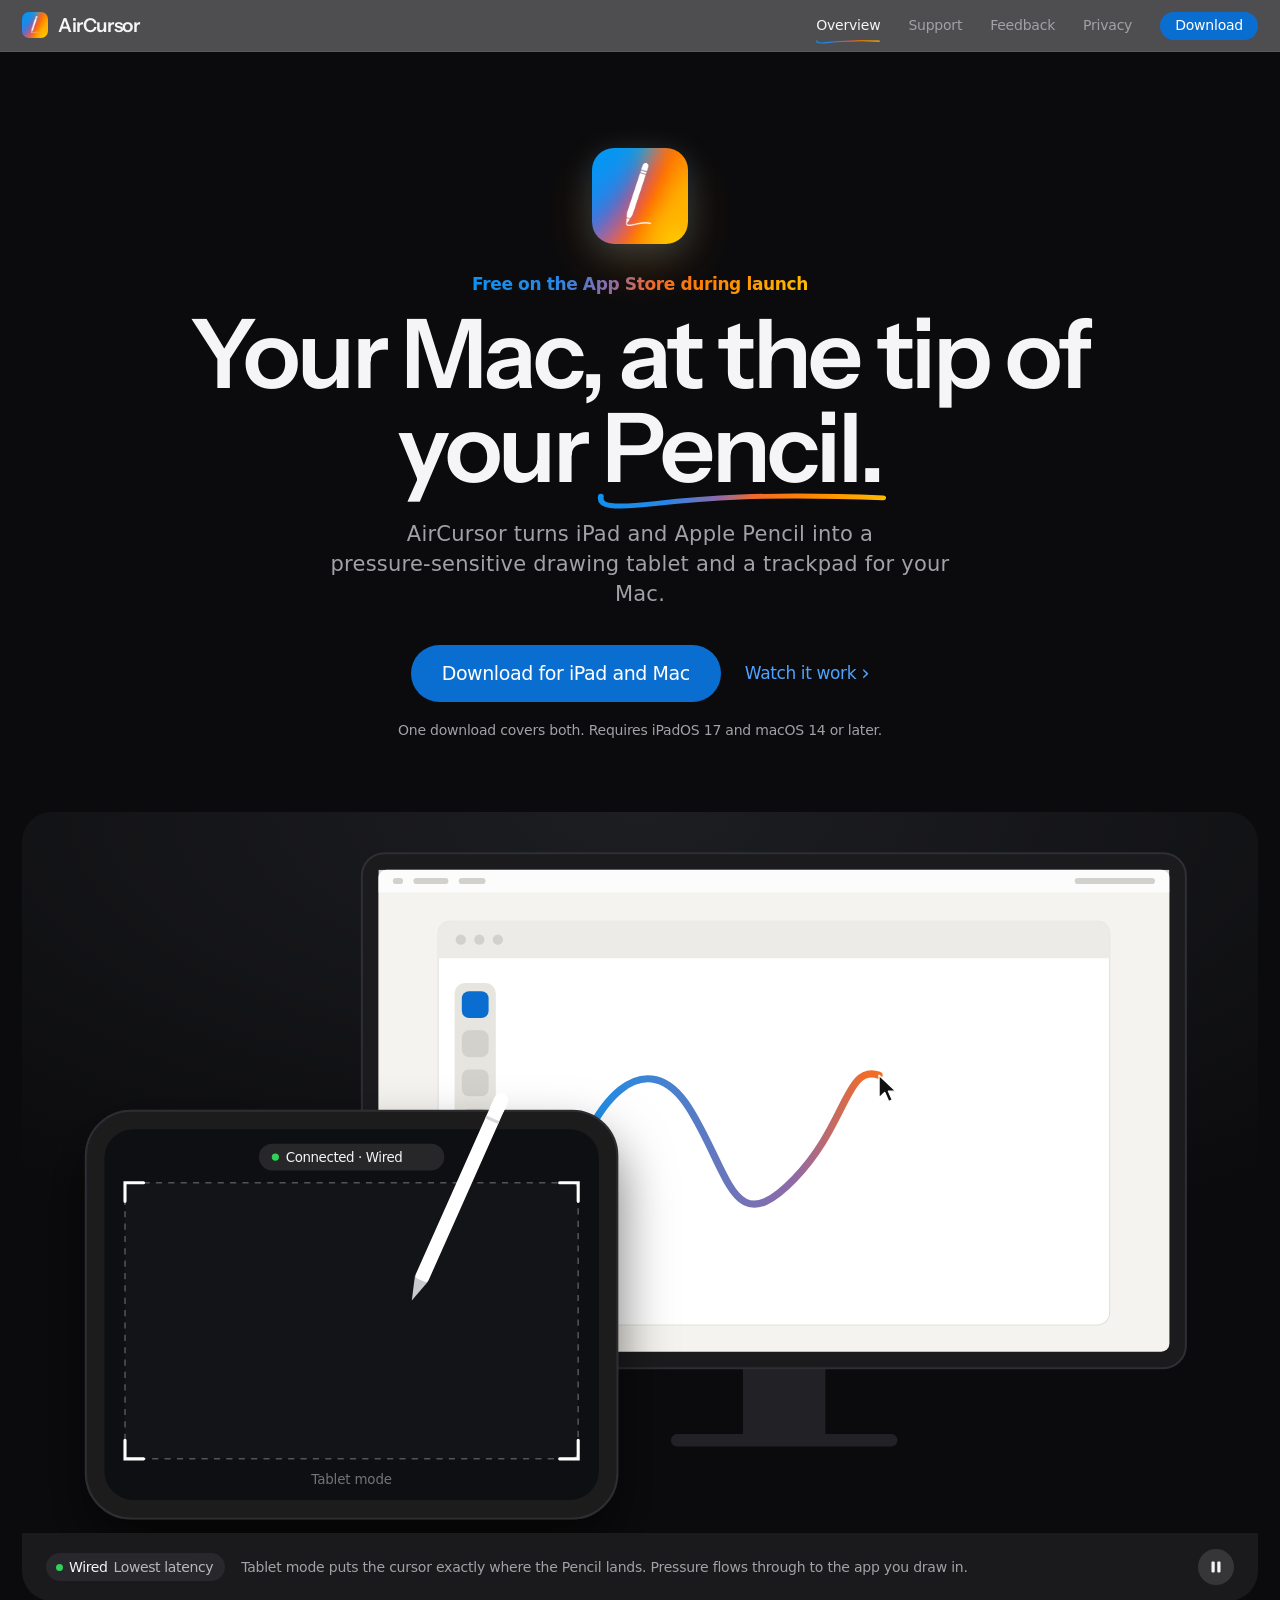
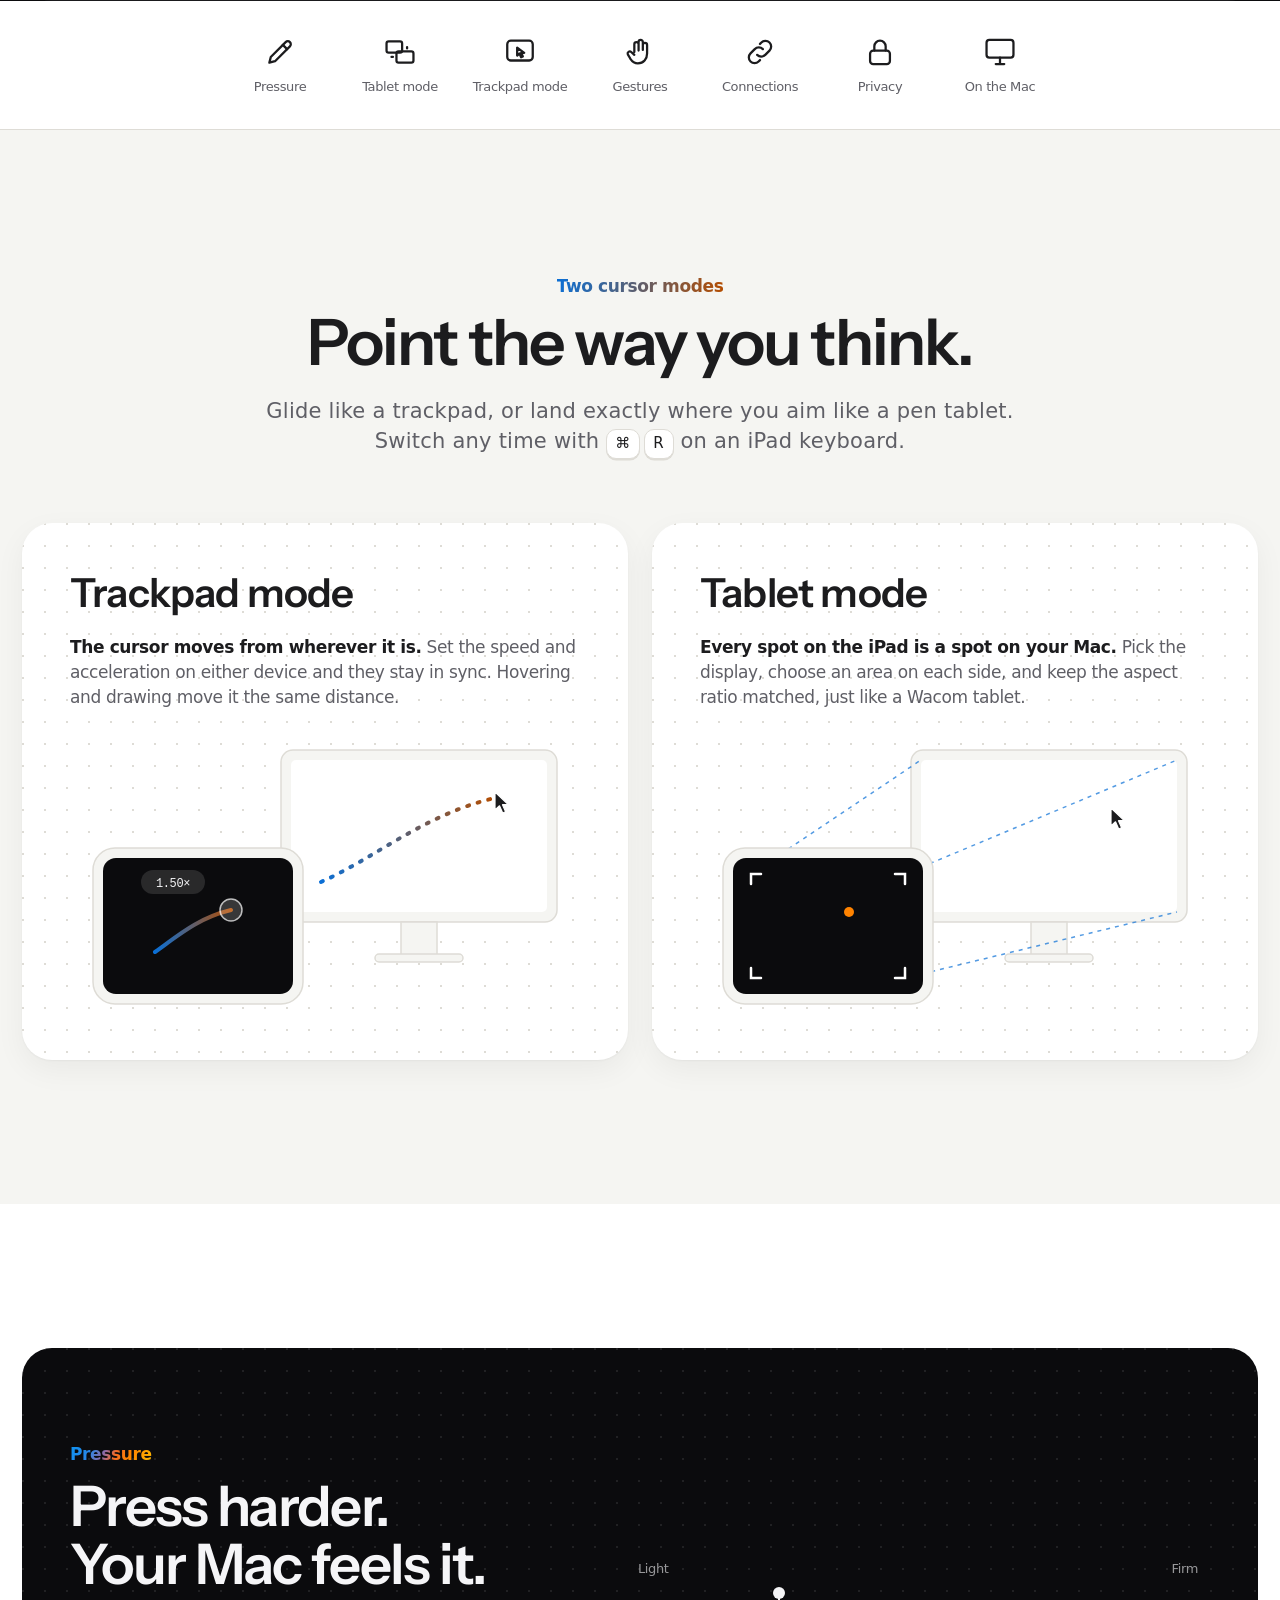
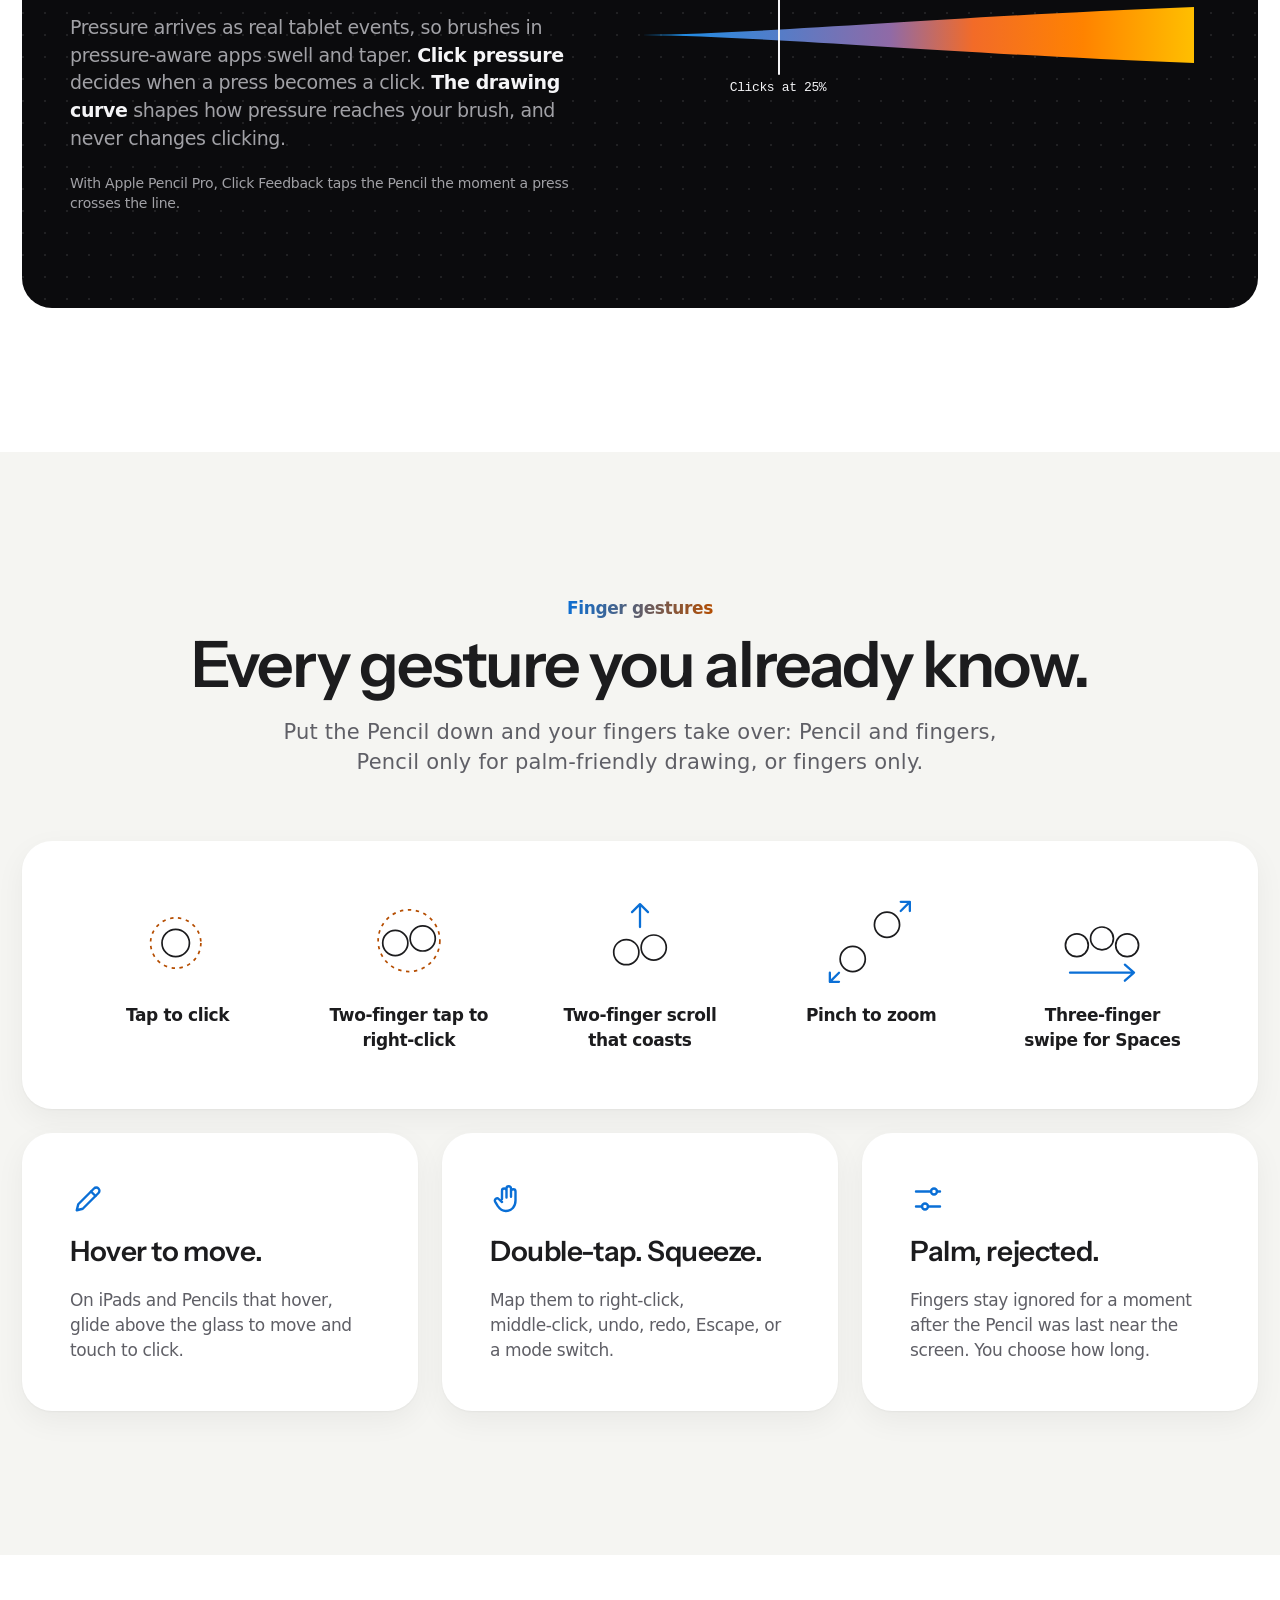
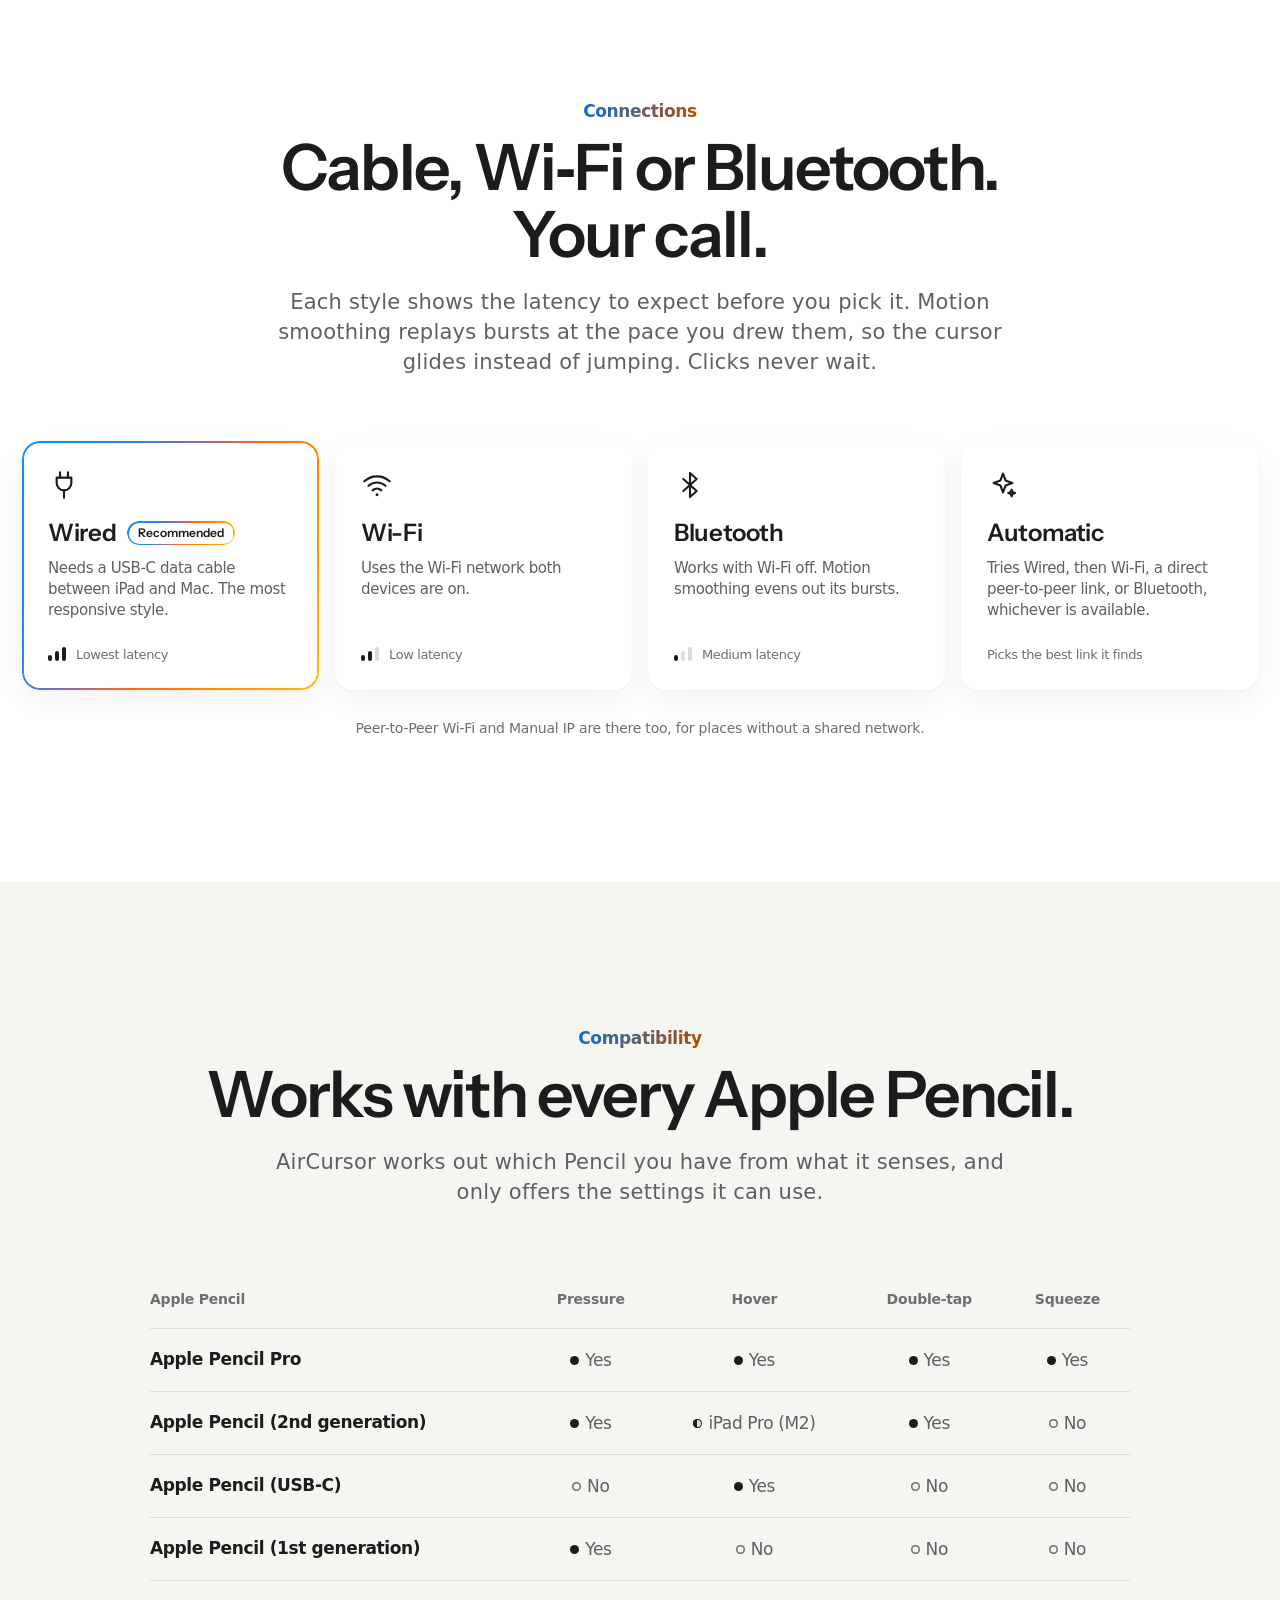
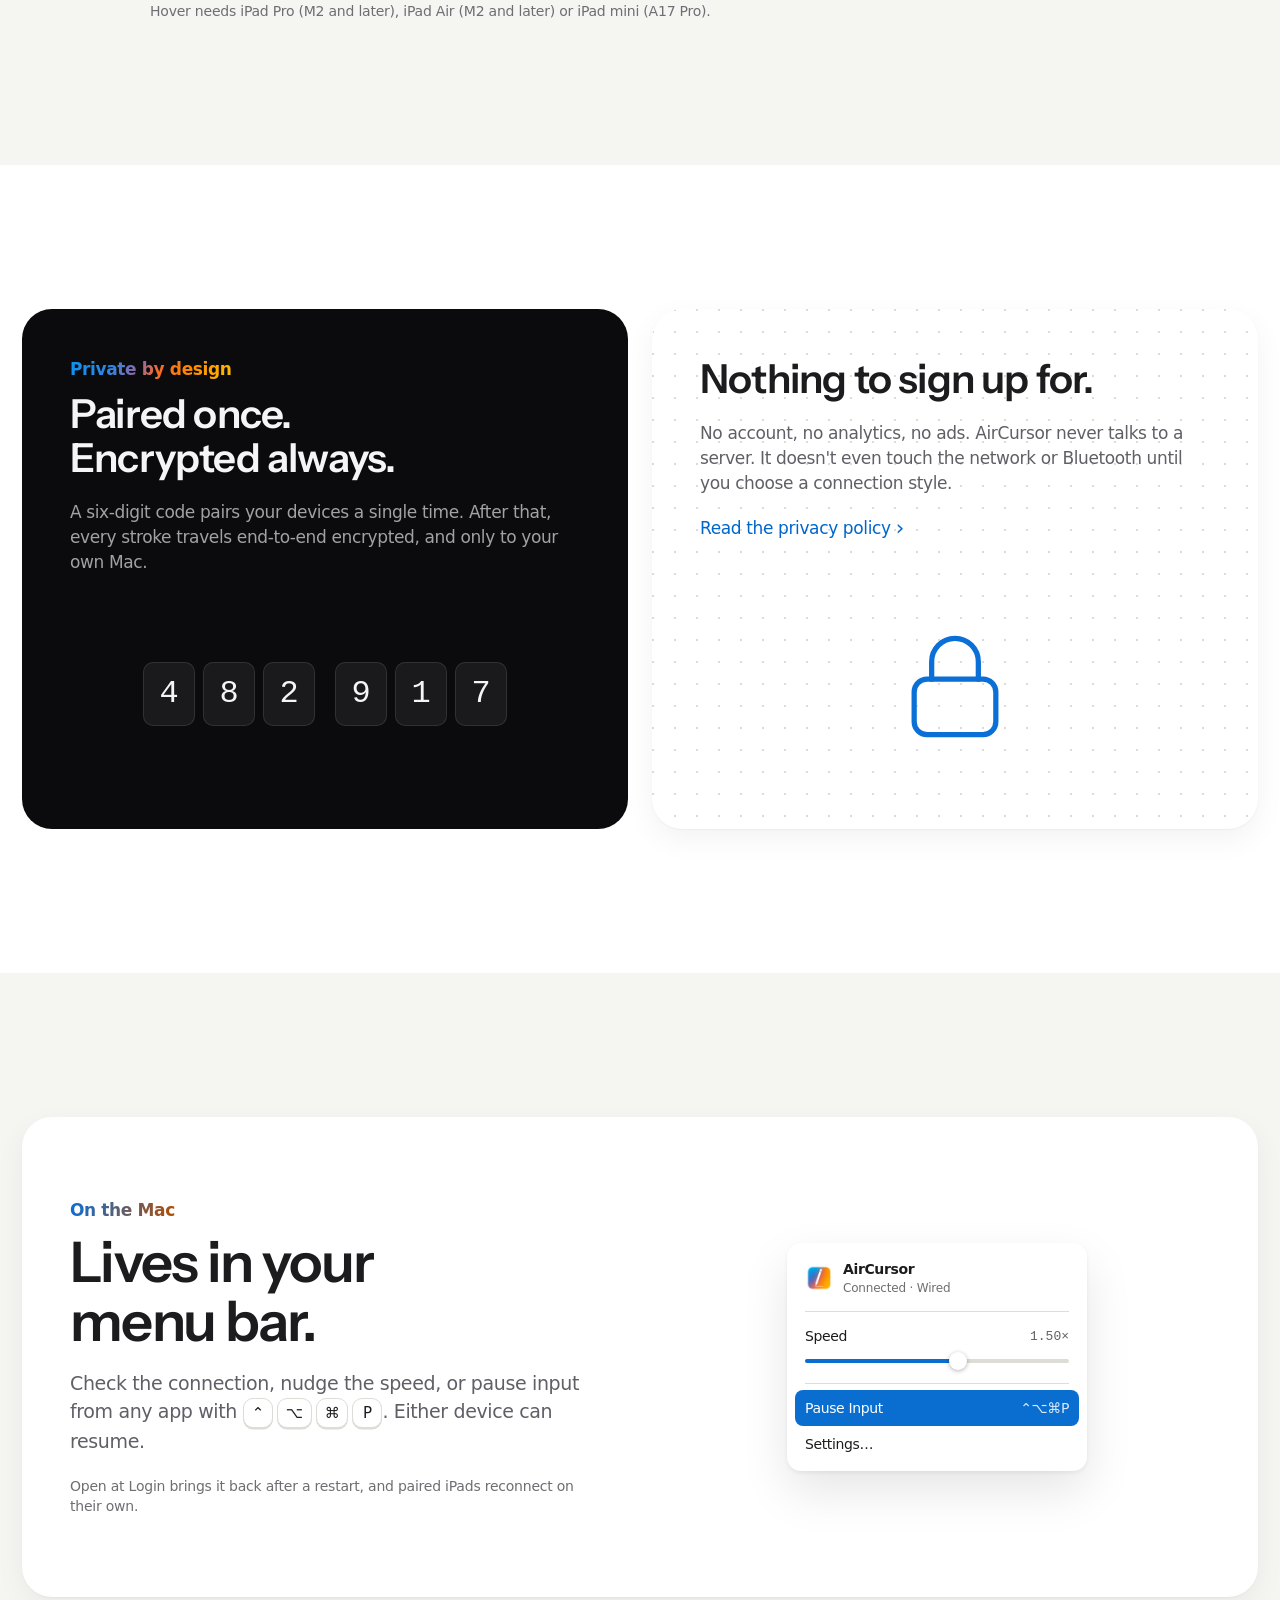
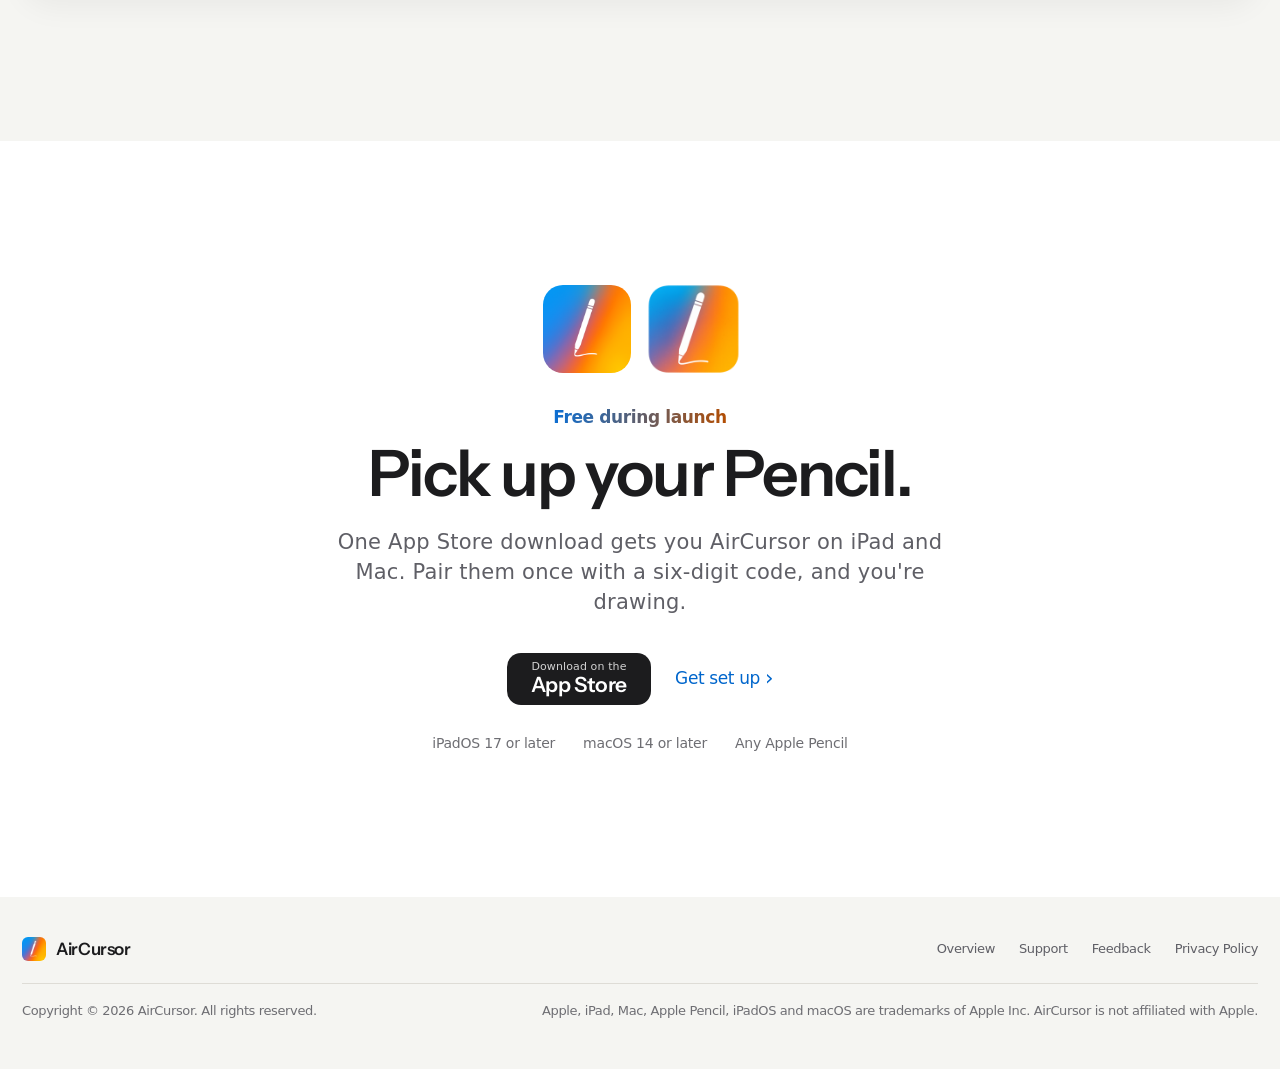
==== index.html @ 88dd92c0 "Add landing page" ====
<!doctype html>
<html lang="en">
<head>
  <meta charset="utf-8">
  <meta name="viewport" content="width=device-width, initial-scale=1">
  <title>AirCursor: Your Mac, at the tip of your Pencil</title>
  <meta name="description" content="AirCursor turns iPad and Apple Pencil into a pressure-sensitive drawing tablet and a trackpad for your Mac.">
  <meta property="og:title" content="AirCursor">
  <meta property="og:description" content="Turn iPad and Apple Pencil into a drawing tablet and trackpad for your Mac.">
  <meta property="og:type" content="website">
  <meta name="theme-color" content="#0b0b0d">
  <link rel="icon" type="image/png" href="assets/img/favicon.png">
  <link rel="apple-touch-icon" href="assets/img/apple-touch-icon.png">
  <link rel="preconnect" href="https://fonts.googleapis.com">
  <link rel="preconnect" href="https://fonts.gstatic.com" crossorigin>
  <link rel="stylesheet" href="https://fonts.googleapis.com/css2?family=Instrument+Sans:wght@400..700&display=swap">
  <link rel="stylesheet" href="assets/css/tokens.css">
  <link rel="stylesheet" href="assets/css/site.css">
  <script src="assets/js/site.js" defer></script>
</head>
<body class="ac-page">
  <a class="ac-skip" href="#main">Skip to content</a>

  <header class="ac-nav ac-nav--stage">
    <div class="ac-nav__inner">
      <button class="ac-nav__menu" type="button" aria-label="Open menu" aria-expanded="false" aria-controls="site-links">
        <svg class="ac-icon" aria-hidden="true"><use href="assets/img/icons.svg#menu"></use></svg>
      </button>
      <a class="ac-nav__brand" href="./"><img src="assets/img/aircursor-icon-ipad.png" alt="">AirCursor</a>
      <nav class="ac-nav__links" id="site-links" aria-label="Site">
        <a href="./" aria-current="page">Overview</a>
        <a href="support/">Support</a>
        <a href="feedback/">Feedback</a>
        <a href="privacy/">Privacy</a>
      </nav>
      <a class="ac-btn ac-btn--primary ac-btn--sm" href="https://apps.apple.com/app/id0000000000">Download</a>
    </div>
  </header>

  <main id="main">
    <section class="ac-stage ac-hero">
      <div class="ac-hero__glow" aria-hidden="true"></div>
      <div class="ac-wrap">
        <img class="ac-hero__icon" src="assets/img/aircursor-icon-ipad.png" alt="">
        <p class="ac-eyebrow">Free on the App Store during launch</p>
        <h1 class="ac-hero-type ac-hero__title">Your Mac, at the tip of your <span class="ac-stroke">Pencil.</span></h1>
        <p class="ac-lead">AirCursor turns iPad and Apple Pencil into a pressure&#8209;sensitive drawing tablet and a trackpad for your Mac.</p>
        <div class="ac-btn-row">
          <a class="ac-btn ac-btn--primary ac-btn--lg" href="https://apps.apple.com/app/id0000000000">Download for iPad and Mac</a>
          <a class="ac-more" href="#demo">Watch it work</a>
        </div>
        <p class="ac-caption ac-hero__note">One download covers both. Requires iPadOS 17 and macOS 14 or later.</p>
      </div>

      <div class="ac-wrap ac-wrap--wide ac-hero__demo" id="demo">
        <figure class="ac-demo" data-ac-demo>
          <div class="ac-demo__canvas">
            <!-- To use a screen recording instead, replace this svg with:
                 <video src="assets/video/aircursor-demo.mp4" poster="assets/video/aircursor-demo.jpg" autoplay muted loop playsinline></video> -->
            <svg viewBox="0 0 1200 700" role="img" aria-label="An Apple Pencil draws a curve on an iPad in front of a Mac display, and the Mac's cursor draws the same curve at the same spot on screen.">
              <defs>
                <path id="acDemoPath" d="M178 330 C 205 214, 262 168, 302 232 S 344 362, 404 300 S 452 168, 506 212 S 566 344, 624 272 S 684 196, 716 236"/>
                <linearGradient id="acDemoInk" gradientUnits="userSpaceOnUse" x1="178" y1="0" x2="716" y2="0">
                  <stop offset="0" style="stop-color:var(--brand-blue)"/>
                  <stop offset=".42" style="stop-color:var(--brand-violet)"/>
                  <stop offset=".55" style="stop-color:var(--brand-coral)"/>
                  <stop offset=".75" style="stop-color:var(--brand-orange)"/>
                  <stop offset="1" style="stop-color:var(--brand-amber)"/>
                </linearGradient>
                <filter id="acDemoShadow" x="-20%" y="-20%" width="140%" height="150%">
                  <feDropShadow dx="0" dy="28" stdDeviation="26" flood-color="#000" flood-opacity=".55"/>
                </filter>
              </defs>

              <!-- Mac display -->
              <rect class="d-stand" x="700" y="540" width="80" height="70"/>
              <rect class="d-stand" x="630" y="604" width="220" height="12" rx="6"/>
              <rect class="d-bezel" x="330" y="40" width="800" height="500" rx="22"/>
              <rect class="d-screen-mac" x="346" y="56" width="768" height="468" rx="8"/>
              <svg x="346" y="56" width="768" height="468" viewBox="0 0 768 468" overflow="hidden">
                <rect x="0" y="0" width="768" height="22" fill="#ffffff" opacity=".8"/>
                <rect class="d-dot" x="14" y="8" width="10" height="6" rx="3"/>
                <rect class="d-dot" x="34" y="8" width="34" height="6" rx="3"/>
                <rect class="d-dot" x="78" y="8" width="26" height="6" rx="3"/>
                <rect class="d-dot" x="676" y="8" width="78" height="6" rx="3"/>
                <rect class="d-window" x="58" y="50" width="652" height="392" rx="12"/>
                <path class="d-chrome" d="M70 50h628a12 12 0 0 1 12 12v24H58V62a12 12 0 0 1 12-12z"/>
                <circle class="d-dot" cx="80" cy="68" r="5"/>
                <circle class="d-dot" cx="98" cy="68" r="5"/>
                <circle class="d-dot" cx="116" cy="68" r="5"/>
                <rect class="d-tool" x="74" y="110" width="40" height="176" rx="10"/>
                <rect class="d-tool-on" x="81" y="118" width="26" height="26" rx="7"/>
                <rect class="d-dot" x="81" y="156" width="26" height="26" rx="7"/>
                <rect class="d-dot" x="81" y="194" width="26" height="26" rx="7"/>
                <rect class="d-dot" x="81" y="232" width="26" height="26" rx="7"/>
                <path class="d-ink" d="M178 330 C 205 214, 262 168, 302 232 S 344 362, 404 300 S 452 168, 506 212 S 566 344, 624 272 S 684 196, 716 236" stroke="url(#acDemoInk)" pathLength="1" stroke-dasharray="1 1" stroke-dashoffset="1">
                  <animate attributeName="stroke-dashoffset" values="1;0;0;1" keyTimes="0;.62;.97;1" dur="7s" repeatCount="indefinite"/>
                  <animate attributeName="opacity" values="1;1;1;0;0" keyTimes="0;.62;.86;.95;1" dur="7s" repeatCount="indefinite"/>
                </path>
                <g>
                  <path class="d-cursor" d="M0 0 L0 22 L5.5 16.8 L9.4 25.6 L13 24 L9.2 15.4 L16.5 15.4 Z"/>
                  <animateMotion dur="7s" repeatCount="indefinite" keyPoints="0;1;1" keyTimes="0;.62;1" calcMode="linear"><mpath href="#acDemoPath"/></animateMotion>
                </g>
              </svg>

              <!-- iPad, in front -->
              <g filter="url(#acDemoShadow)"><rect class="d-bezel" x="62" y="290" width="516" height="396" rx="44"/></g>
              <rect class="d-screen" x="80" y="308" width="480" height="360" rx="28"/>
              <rect class="d-pill" x="230" y="322" width="180" height="26" rx="13"/>
              <circle class="d-pill-dot" cx="246" cy="335" r="3.5"/>
              <text class="d-pill-text" x="256" y="339.5">Connected · Wired</text>
              <rect class="d-area" x="100" y="360" width="440" height="268" rx="6"/>
              <path class="d-corner" d="M100 378v-18h18M522 360h18v18M540 610v18h-18M118 628h-18v-18"/>
              <text class="d-hint" x="320" y="652" text-anchor="middle">Tablet mode</text>
              <svg x="100" y="360" width="440" height="268" viewBox="0 0 768 468" overflow="visible">
                <g>
                  <animateMotion dur="7s" repeatCount="indefinite" keyPoints="0;1;1" keyTimes="0;.62;1" calcMode="linear"><mpath href="#acDemoPath"/></animateMotion>
                  <animate attributeName="opacity" values="0;1;1;1;0;0" keyTimes="0;.05;.62;.84;.94;1" dur="7s" repeatCount="indefinite"/>
                  <g transform="rotate(24)">
                    <polygon class="d-pencil-tip" points="0,0 -12,-40 12,-40"/>
                    <rect class="d-pencil-body" x="-12" y="-372" width="24" height="334" rx="5"/>
                    <rect class="d-pencil-body" x="-12" y="-384" width="24" height="40" rx="12"/>
                    <rect class="d-pencil-band" x="-12" y="-338" width="24" height="5"/>
                  </g>
                </g>
              </svg>
            </svg>
          </div>
          <figcaption class="ac-demo__bar">
            <span class="ac-pill ac-pill--good">Wired <span class="ac-pill__detail">Lowest latency</span></span>
            <p class="ac-caption">Tablet mode puts the cursor exactly where the Pencil lands. Pressure flows through to the app you draw in.</p>
            <button class="ac-demo__toggle" type="button" aria-label="Pause animation" aria-pressed="false">
              <svg viewBox="0 0 14 14" aria-hidden="true"><rect x="2.5" y="1.5" width="3.2" height="11" rx="1" fill="currentColor"/><rect x="8.3" y="1.5" width="3.2" height="11" rx="1" fill="currentColor"/></svg>
            </button>
          </figcaption>
        </figure>
      </div>
    </section>

    <nav class="ac-chapters" aria-label="Features">
      <a href="#pressure"><svg class="ac-icon" aria-hidden="true"><use href="assets/img/icons.svg#pencil"></use></svg><span>Pressure</span></a>
      <a href="#modes"><svg class="ac-icon" aria-hidden="true"><use href="assets/img/icons.svg#tablet"></use></svg><span>Tablet mode</span></a>
      <a href="#modes"><svg class="ac-icon" aria-hidden="true"><use href="assets/img/icons.svg#trackpad"></use></svg><span>Trackpad mode</span></a>
      <a href="#gestures"><svg class="ac-icon" aria-hidden="true"><use href="assets/img/icons.svg#hand"></use></svg><span>Gestures</span></a>
      <a href="#connect"><svg class="ac-icon" aria-hidden="true"><use href="assets/img/icons.svg#link"></use></svg><span>Connections</span></a>
      <a href="#private"><svg class="ac-icon" aria-hidden="true"><use href="assets/img/icons.svg#lock"></use></svg><span>Privacy</span></a>
      <a href="#mac"><svg class="ac-icon" aria-hidden="true"><use href="assets/img/icons.svg#mac"></use></svg><span>On the Mac</span></a>
    </nav>

    <section class="ac-section ac-section--alt" id="modes">
      <div class="ac-wrap ac-wrap--wide">
        <div class="ac-section__head">
          <p class="ac-eyebrow">Two cursor modes</p>
          <h2 class="ac-headline">Point the way you think.</h2>
          <p class="ac-lead">Glide like a trackpad, or land exactly where you aim like a pen tablet. Switch any time with <span class="ac-kbd">⌘</span><span class="ac-kbd">R</span> on an iPad keyboard.</p>
        </div>
        <div class="ac-tiles">
          <article class="ac-tile ac-tile--canvas">
            <div class="ac-tile__text">
              <h3 class="ac-title">Trackpad mode</h3>
              <p class="ac-body"><strong>The cursor moves from wherever it is.</strong> Set the speed and acceleration on either device and they stay in sync. Hovering and drawing move it the same distance.</p>
            </div>
            <div class="ac-tile__visual">
              <svg viewBox="0 0 480 270" aria-hidden="true">
                <defs><linearGradient id="acPadGrad" x1="0" x2="1"><stop offset="0" style="stop-color:var(--stroke-blue)"/><stop offset="1" style="stop-color:var(--stroke-orange)"/></linearGradient></defs>
                <rect x="196" y="8" width="276" height="172" rx="12" class="v-device"/>
                <rect x="206" y="18" width="256" height="152" rx="5" class="v-screen"/>
                <rect x="316" y="180" width="36" height="34" class="v-device"/>
                <rect x="290" y="212" width="88" height="8" rx="4" class="v-device"/>
                <rect x="8" y="106" width="210" height="156" rx="22" class="v-device"/>
                <rect x="18" y="116" width="190" height="136" rx="13" class="v-screen-dark"/>
                <path d="M70 210 C 90 196, 112 176, 146 168" class="v-trail" stroke="url(#acPadGrad)"/>
                <circle cx="146" cy="168" r="11" class="v-finger"/>
                <path d="M236 140 C 290 116, 340 72, 410 56" class="v-trail" stroke="url(#acPadGrad)" stroke-dasharray="2 9"/>
                <path d="M410 50 L410 68 L414.5 63.8 L417.7 71 L420.6 69.7 L417.5 62.7 L423.5 62.7 Z" class="v-cursor"/>
                <rect x="56" y="128" width="64" height="24" rx="12" class="v-chip"/>
                <text x="88" y="144.5" text-anchor="middle" class="v-chip-text">1.50×</text>
              </svg>
            </div>
          </article>
          <article class="ac-tile ac-tile--canvas">
            <div class="ac-tile__text">
              <h3 class="ac-title">Tablet mode</h3>
              <p class="ac-body"><strong>Every spot on the iPad is a spot on your Mac.</strong> Pick the display, choose an area on each side, and keep the aspect ratio matched, just like a Wacom tablet.</p>
            </div>
            <div class="ac-tile__visual">
              <svg viewBox="0 0 480 270" aria-hidden="true">
                <rect x="196" y="8" width="276" height="172" rx="12" class="v-device"/>
                <rect x="206" y="18" width="256" height="152" rx="5" class="v-screen"/>
                <rect x="316" y="180" width="36" height="34" class="v-device"/>
                <rect x="290" y="212" width="88" height="8" rx="4" class="v-device"/>
                <path d="M36 132L206 18M190 132L462 18M190 236L462 170M36 236L206 170" class="v-map"/>
                <rect x="8" y="106" width="210" height="156" rx="22" class="v-device"/>
                <rect x="18" y="116" width="190" height="136" rx="13" class="v-screen-dark"/>
                <path d="M36 142v-10h10M180 132h10v10M190 226v10h-10M46 236h-10v-10" class="v-corner"/>
                <circle cx="134" cy="170" r="5" class="v-dot"/>
                <path d="M396 66 L396 84 L400.5 79.8 L403.7 87 L406.6 85.7 L403.5 78.7 L409.5 78.7 Z" class="v-cursor"/>
              </svg>
            </div>
          </article>
        </div>
      </div>
    </section>

    <section class="ac-section" id="pressure">
      <div class="ac-wrap ac-wrap--wide">
        <div class="ac-tiles">
          <article class="ac-tile ac-tile--full ac-tile--stage ac-tile--canvas ac-tile--split">
            <div class="ac-tile__text">
              <p class="ac-eyebrow">Pressure</p>
              <h2 class="ac-headline ac-headline--tile">Press harder.<br>Your Mac feels it.</h2>
              <p class="ac-body ac-body--lg">Pressure arrives as real tablet events, so brushes in pressure&#8209;aware apps swell and taper. <strong>Click pressure</strong> decides when a press becomes a click. <strong>The drawing curve</strong> shapes how pressure reaches your brush, and never changes clicking.</p>
              <p class="ac-caption">With Apple Pencil Pro, Click Feedback taps the Pencil the moment a press crosses the line.</p>
            </div>
            <div style="color:var(--on-stage)">
              <div class="ac-pressure" role="img" aria-label="Pressure strip: light contact moves the cursor, pressing past 25% clicks.">
                <svg class="ac-pressure__wedge" viewBox="0 0 560 64" preserveAspectRatio="none" aria-hidden="true">
                  <defs>
                    <linearGradient id="acWedge" x1="0" x2="1">
                      <stop offset="0" style="stop-color:var(--brand-blue)"/>
                      <stop offset=".45" style="stop-color:var(--brand-violet)"/>
                      <stop offset=".6" style="stop-color:var(--brand-coral)"/>
                      <stop offset=".8" style="stop-color:var(--brand-orange)"/>
                      <stop offset="1" style="stop-color:var(--brand-amber)"/>
                    </linearGradient>
                  </defs>
                  <path d="M4 32 C 140 30, 300 14, 556 4 L556 60 C 300 50, 140 34, 4 32 Z" fill="url(#acWedge)"/>
                </svg>
                <span class="ac-pressure__mark" style="left:25%"></span>
                <span class="ac-pressure__label" style="left:25%">Clicks at 25%</span>
                <div class="ac-pressure__ends" aria-hidden="true"><span>Light</span><span>Firm</span></div>
              </div>
            </div>
          </article>
        </div>
      </div>
    </section>

    <section class="ac-section ac-section--alt" id="gestures">
      <div class="ac-wrap ac-wrap--wide">
        <div class="ac-section__head">
          <p class="ac-eyebrow">Finger gestures</p>
          <h2 class="ac-headline">Every gesture you already know.</h2>
          <p class="ac-lead">Put the Pencil down and your fingers take over: Pencil and fingers, Pencil only for palm&#8209;friendly drawing, or fingers only.</p>
        </div>
        <div class="ac-tiles">
          <article class="ac-tile ac-tile--full ac-tile--gestures">
            <div class="ac-gestures">
              <div class="ac-gesture">
                <svg viewBox="0 0 84 80" aria-hidden="true"><circle cx="40" cy="40" r="12" class="v-g-finger"/><circle cx="40" cy="40" r="22" class="v-g-ring"/></svg>
                <p>Tap to click</p>
              </div>
              <div class="ac-gesture">
                <svg viewBox="0 0 84 80" aria-hidden="true"><circle cx="30" cy="40" r="11" class="v-g-finger"/><circle cx="54" cy="36" r="11" class="v-g-finger"/><circle cx="42" cy="38" r="27" class="v-g-ring"/></svg>
                <p>Two-finger tap to right&#8209;click</p>
              </div>
              <div class="ac-gesture">
                <svg viewBox="0 0 84 80" aria-hidden="true"><circle cx="30" cy="48" r="11" class="v-g-finger"/><circle cx="54" cy="44" r="11" class="v-g-finger"/><path d="M42 26V6M35 13l7-7 7 7" class="v-g-arrow"/></svg>
                <p>Two-finger scroll that coasts</p>
              </div>
              <div class="ac-gesture">
                <svg viewBox="0 0 84 80" aria-hidden="true"><circle cx="26" cy="54" r="11" class="v-g-finger"/><circle cx="56" cy="24" r="11" class="v-g-finger"/><path d="M14 66l-8 8M6 66v8h8M68 12l8-8M76 12V4h-8" class="v-g-arrow"/></svg>
                <p>Pinch to zoom</p>
              </div>
              <div class="ac-gesture">
                <svg viewBox="0 0 84 80" aria-hidden="true"><circle cx="20" cy="42" r="10" class="v-g-finger"/><circle cx="42" cy="36" r="10" class="v-g-finger"/><circle cx="64" cy="42" r="10" class="v-g-finger"/><path d="M14 66h56M62 59l8 7-8 7" class="v-g-arrow"/></svg>
                <p>Three-finger swipe for Spaces</p>
              </div>
            </div>
          </article>
          <article class="ac-tile ac-tile--third ac-tile--compact">
            <div class="ac-tile__text">
              <svg class="ac-icon ac-tile__icon" aria-hidden="true"><use href="assets/img/icons.svg#pencil"></use></svg>
              <h3 class="ac-subtitle">Hover to move.</h3>
              <p class="ac-body">On iPads and Pencils that hover, glide above the glass to move and touch to click.</p>
            </div>
          </article>
          <article class="ac-tile ac-tile--third ac-tile--compact">
            <div class="ac-tile__text">
              <svg class="ac-icon ac-tile__icon" aria-hidden="true"><use href="assets/img/icons.svg#hand"></use></svg>
              <h3 class="ac-subtitle">Double-tap. Squeeze.</h3>
              <p class="ac-body">Map them to right&#8209;click, middle&#8209;click, undo, redo, Escape, or a mode switch.</p>
            </div>
          </article>
          <article class="ac-tile ac-tile--third ac-tile--compact">
            <div class="ac-tile__text">
              <svg class="ac-icon ac-tile__icon" aria-hidden="true"><use href="assets/img/icons.svg#sliders"></use></svg>
              <h3 class="ac-subtitle">Palm, rejected.</h3>
              <p class="ac-body">Fingers stay ignored for a moment after the Pencil was last near the screen. You choose how long.</p>
            </div>
          </article>
        </div>
      </div>
    </section>

    <section class="ac-section" id="connect">
      <div class="ac-wrap ac-wrap--wide">
        <div class="ac-section__head">
          <p class="ac-eyebrow">Connections</p>
          <h2 class="ac-headline">Cable, Wi&#8209;Fi or Bluetooth.<br>Your call.</h2>
          <p class="ac-lead">Each style shows the latency to expect before you pick it. Motion smoothing replays bursts at the pace you drew them, so the cursor glides instead of jumping. Clicks never wait.</p>
        </div>
        <div class="ac-conns">
          <article class="ac-conn ac-conn--recommended">
            <svg class="ac-icon" aria-hidden="true"><use href="assets/img/icons.svg#cable"></use></svg>
            <h3>Wired <span class="ac-badge ac-badge--gradient" style="vertical-align:4px;margin-left:6px">Recommended</span></h3>
            <p>Needs a USB-C data cable between iPad and Mac. The most responsive style.</p>
            <div class="ac-conn__foot"><span class="ac-meter" data-level="3" aria-hidden="true"><i></i><i></i><i></i></span><span>Lowest latency</span></div>
          </article>
          <article class="ac-conn">
            <svg class="ac-icon" aria-hidden="true"><use href="assets/img/icons.svg#wifi"></use></svg>
            <h3>Wi-Fi</h3>
            <p>Uses the Wi-Fi network both devices are on.</p>
            <div class="ac-conn__foot"><span class="ac-meter" data-level="2" aria-hidden="true"><i></i><i></i><i></i></span><span>Low latency</span></div>
          </article>
          <article class="ac-conn">
            <svg class="ac-icon" aria-hidden="true"><use href="assets/img/icons.svg#bluetooth"></use></svg>
            <h3>Bluetooth</h3>
            <p>Works with Wi-Fi off. Motion smoothing evens out its bursts.</p>
            <div class="ac-conn__foot"><span class="ac-meter" data-level="1" aria-hidden="true"><i></i><i></i><i></i></span><span>Medium latency</span></div>
          </article>
          <article class="ac-conn">
            <svg class="ac-icon" aria-hidden="true"><use href="assets/img/icons.svg#auto"></use></svg>
            <h3>Automatic</h3>
            <p>Tries Wired, then Wi-Fi, a direct peer-to-peer link, or Bluetooth, whichever is available.</p>
            <div class="ac-conn__foot"><span>Picks the best link it finds</span></div>
          </article>
        </div>
        <p class="ac-caption ac-center-note">Peer-to-Peer Wi&#8209;Fi and Manual IP are there too, for places without a shared network.</p>
      </div>
    </section>

    <section class="ac-section ac-section--alt">
      <div class="ac-wrap">
        <div class="ac-section__head">
          <p class="ac-eyebrow">Compatibility</p>
          <h2 class="ac-headline">Works with every Apple&nbsp;Pencil.</h2>
          <p class="ac-lead">AirCursor works out which Pencil you have from what it senses, and only offers the settings it can use.</p>
        </div>
        <table class="ac-table">
          <thead>
            <tr><th scope="col">Apple Pencil</th><th scope="col">Pressure</th><th scope="col">Hover</th><th scope="col">Double-tap</th><th scope="col">Squeeze</th></tr>
          </thead>
          <tbody>
            <tr><th scope="row">Apple Pencil Pro</th><td><span class="ac-yes">Yes</span></td><td><span class="ac-yes">Yes</span></td><td><span class="ac-yes">Yes</span></td><td><span class="ac-yes">Yes</span></td></tr>
            <tr><th scope="row">Apple Pencil (2nd generation)</th><td><span class="ac-yes">Yes</span></td><td><span class="ac-partial">iPad Pro (M2)</span></td><td><span class="ac-yes">Yes</span></td><td><span class="ac-no">No</span></td></tr>
            <tr><th scope="row">Apple Pencil (USB-C)</th><td><span class="ac-no">No</span></td><td><span class="ac-yes">Yes</span></td><td><span class="ac-no">No</span></td><td><span class="ac-no">No</span></td></tr>
            <tr><th scope="row">Apple Pencil (1st generation)</th><td><span class="ac-yes">Yes</span></td><td><span class="ac-no">No</span></td><td><span class="ac-no">No</span></td><td><span class="ac-no">No</span></td></tr>
          </tbody>
        </table>
        <p class="ac-caption" style="margin-top:20px">Hover needs iPad Pro (M2 and later), iPad Air (M2 and later) or iPad mini (A17 Pro).</p>
      </div>
    </section>

    <section class="ac-section" id="private">
      <div class="ac-wrap ac-wrap--wide">
        <div class="ac-tiles">
          <article class="ac-tile ac-tile--stage ac-tile--spread">
            <div class="ac-tile__text">
              <p class="ac-eyebrow">Private by design</p>
              <h3 class="ac-title">Paired once.<br>Encrypted always.</h3>
              <p class="ac-body">A six&#8209;digit code pairs your devices a single time. After that, every stroke travels end&#8209;to&#8209;end encrypted, and only to your own Mac.</p>
            </div>
            <div class="ac-tile__visual ac-tile__visual--center">
              <div class="ac-code" role="img" aria-label="Pairing code 482 917"><span>4</span><span>8</span><span>2</span><span>9</span><span>1</span><span>7</span></div>
            </div>
          </article>
          <article class="ac-tile ac-tile--canvas ac-tile--spread">
            <div class="ac-tile__text">
              <h3 class="ac-title">Nothing to sign up for.</h3>
              <p class="ac-body">No account, no analytics, no ads. AirCursor never talks to a server. It doesn't even touch the network or Bluetooth until you choose a connection style.</p>
              <p><a class="ac-more" href="privacy/">Read the privacy policy</a></p>
            </div>
            <div class="ac-tile__visual ac-tile__visual--center">
              <svg class="ac-icon ac-big-icon" aria-hidden="true"><use href="assets/img/icons.svg#lock"></use></svg>
            </div>
          </article>
        </div>
      </div>
    </section>

    <section class="ac-section ac-section--alt" id="mac">
      <div class="ac-wrap ac-wrap--wide">
        <div class="ac-tiles">
          <article class="ac-tile ac-tile--full ac-tile--split ac-tile--split-even">
            <div class="ac-tile__text">
              <p class="ac-eyebrow">On the Mac</p>
              <h2 class="ac-headline ac-headline--tile">Lives in your menu&nbsp;bar.</h2>
              <p class="ac-body ac-body--lg">Check the connection, nudge the speed, or pause input from any app with <span class="ac-kbd">⌃</span><span class="ac-kbd">⌥</span><span class="ac-kbd">⌘</span><span class="ac-kbd">P</span>. Either device can resume.</p>
              <p class="ac-caption">Open at Login brings it back after a restart, and paired iPads reconnect on their own.</p>
            </div>
            <div class="ac-menu" role="img" aria-label="AirCursor's menu bar menu: connected over Wired, speed 1.50×, Pause Input, Settings.">
              <div class="ac-menu__head">
                <img src="assets/img/aircursor-icon-mac.png" alt="">
                <div><div class="ac-menu__title">AirCursor</div><div class="ac-caption" style="font-size:12px">Connected · Wired</div></div>
              </div>
              <div class="ac-menu__sep"></div>
              <div style="padding:8px 10px">
                <div class="ac-menu__row" style="padding:0"><span>Speed</span><span class="ac-readout" style="font-size:13px;color:var(--ink-secondary)">1.50×</span></div>
                <div class="ac-menu__slider"></div>
              </div>
              <div class="ac-menu__sep"></div>
              <div class="ac-menu__row ac-menu__row--on"><span>Pause Input</span><span style="opacity:.85">⌃⌥⌘P</span></div>
              <div class="ac-menu__row"><span>Settings…</span></div>
            </div>
          </article>
        </div>
      </div>
    </section>

    <section class="ac-section ac-cta" id="download">
      <div class="ac-wrap">
        <div class="ac-cta__icons">
          <img src="assets/img/aircursor-icon-ipad.png" alt="AirCursor for iPad">
          <img src="assets/img/aircursor-icon-mac.png" alt="AirCursor for Mac">
        </div>
        <p class="ac-eyebrow">Free during launch</p>
        <h2 class="ac-headline">Pick up your Pencil.</h2>
        <p class="ac-lead">One App Store download gets you AirCursor on iPad and Mac. Pair them once with a six&#8209;digit code, and you're drawing.</p>
        <div class="ac-btn-row">
          <!-- Replace with Apple's official "Download on the App Store" badge once the listing is live -->
          <a class="ac-store" href="https://apps.apple.com/app/id0000000000"><small>Download on the</small><span>App Store</span></a>
          <a class="ac-more" href="support/#start">Get set up</a>
        </div>
        <div class="ac-reqs">
          <span class="ac-caption">iPadOS 17 or later</span>
          <span class="ac-caption">macOS 14 or later</span>
          <span class="ac-caption">Any Apple Pencil</span>
        </div>
      </div>
    </section>
  </main>

  <footer class="ac-footer">
    <div class="ac-wrap ac-wrap--wide">
      <div class="ac-footer__top">
        <div class="ac-footer__brand"><img src="assets/img/aircursor-icon-ipad.png" alt="">AirCursor</div>
        <nav class="ac-footer__links" aria-label="Footer">
          <a href="./">Overview</a>
          <a href="support/">Support</a>
          <a href="feedback/">Feedback</a>
          <a href="privacy/">Privacy Policy</a>
        </nav>
      </div>
      <div class="ac-footer__legal">
        <p>Copyright © 2026 AirCursor. All rights reserved.</p>
        <p>Apple, iPad, Mac, Apple Pencil, iPadOS and macOS are trademarks of Apple Inc. AirCursor is not affiliated with Apple.</p>
      </div>
    </div>
  </footer>
</body>
</html>
---- assets/css/tokens.css ----
/* AirCursor design tokens. Light by default, dark follows the system. */

:root {
  color-scheme: light dark;
  --paper: #ffffff;
  --paper-alt: #f5f5f2;
  --paper-raised: #ffffff;
  --hairline: #dedcd6;
  --control-border: #8a8a8f;
  --ink: #1c1c1e;
  --ink-secondary: #5f5f66;
  --ink-tertiary: #6e6e73;
  --stage: #0b0b0d;
  --stage-raised: #1a1a1d;
  --on-stage: #f5f5f7;
  --on-stage-muted: #a1a1a6;
  --accent: #0a6ed1;
  --accent-hover: #0860b8;
  --on-accent: #ffffff;
  --link: #0066cc;
  --link-on-stage: #4da3ff;
  --focus: #0a6ed1;
  --brand-blue: #0b93f1;
  --brand-violet: #906aa6;
  --brand-coral: #f26b28;
  --brand-orange: #ff8300;
  --brand-amber: #ffbf00;
  --stroke-blue: #0a6fd6;
  --stroke-orange: #b54d00;
  --success: #1b7f46;
  --warning: #a64b00;
  --warning-tint: #fff1e0;
  --danger: #d70015;
  --nav-glass: rgba(255, 255, 255, 0.78);
  --shadow-tile: 0 1px 2px rgba(0, 0, 0, 0.04), 0 10px 30px rgba(0, 0, 0, 0.05);
  --shadow-lift: 0 2px 4px rgba(0, 0, 0, 0.06), 0 20px 48px rgba(0, 0, 0, 0.10);
  --shadow-device: 0 40px 80px rgba(0, 0, 0, 0.45);
  --space-1: 4px;
  --space-2: 8px;
  --space-3: 12px;
  --space-4: 16px;
  --space-5: 24px;
  --space-6: 32px;
  --space-7: 48px;
  --space-8: 64px;
  --space-9: 96px;
  --space-10: 144px;
  --radius-sm: 10px;
  --radius-md: 18px;
  --radius-lg: 30px;
  --radius-device: 44px;
  --radius-pill: 980px;
  --content-width: 980px;
  --wide-width: 1260px;
  --gutter: 22px;
  --nav-height: 52px;
  --font-display: "Instrument Sans", -apple-system, BlinkMacSystemFont, "Helvetica Neue", sans-serif;
  --font-text: -apple-system, BlinkMacSystemFont, "SF Pro Text", "Helvetica Neue", system-ui, sans-serif;
  --font-mono: ui-monospace, "SF Mono", Menlo, Consolas, monospace;
}

@media (prefers-color-scheme: dark) {
  :root {
    --paper: #000000;
    --paper-alt: #111113;
    --paper-raised: #1c1c1e;
    --hairline: #2c2c2e;
    --control-border: #7c7c82;
    --ink: #f5f5f7;
    --ink-secondary: #a1a1a6;
    --ink-tertiary: #8e8e93;
    --stage: #161618;
    --stage-raised: #232326;
    --link: #4da3ff;
    --focus: #4da3ff;
    --stroke-blue: #4da3ff;
    --stroke-orange: #ff9a2e;
    --success: #30d158;
    --warning: #ffb35c;
    --warning-tint: #2a1c0d;
    --danger: #ff6961;
    --nav-glass: rgba(22, 22, 24, 0.78);
    --shadow-tile: 0 0 0 1px rgba(255, 255, 255, 0.06);
    --shadow-lift: 0 0 0 1px rgba(255, 255, 255, 0.10), 0 20px 48px rgba(0, 0, 0, 0.6);
  }
}
---- assets/css/site.css ----
/* AirCursor site styles. Load after tokens.css. Class prefix ac-. */

:root {
  /* The icon's gradient: blue top-left melting through violet and coral into orange and amber. */
  --ac-gradient: linear-gradient(118deg, var(--brand-blue) 0%, #2a86e6 26%, var(--brand-violet) 42%, var(--brand-coral) 54%, var(--brand-orange) 70%, var(--brand-amber) 100%);
  /* Darker stops of the same journey, legible as text on paper. */
  --ac-gradient-ink: linear-gradient(100deg, var(--stroke-blue) 0%, var(--stroke-orange) 100%);
  /* The signature stroke: the squiggle the Pencil leaves in the app icon. */
  --ac-stroke-mask: url("data:image/svg+xml,%3Csvg xmlns='http://www.w3.org/2000/svg' viewBox='0 0 300 28' preserveAspectRatio='none'%3E%3Cpath d='M4 10 C 2 22, 14 25, 60 19 S 170 6, 296 12' fill='none' stroke='black' stroke-width='6' stroke-linecap='round'/%3E%3C/svg%3E");
  --ac-ease: cubic-bezier(0.28, 0.11, 0.32, 1);
}

/* ---------- Base ---------- */
.ac-page, body.ac-page { margin: 0; background: var(--paper); color: var(--ink); font-family: var(--font-text); font-size: 17px; line-height: 1.47; letter-spacing: -0.022em; -webkit-font-smoothing: antialiased; }
.ac-page *, .ac-page *::before, .ac-page *::after { box-sizing: border-box; }
.ac-page img, .ac-page svg { display: block; max-width: 100%; }
.ac-page a { color: var(--link); text-decoration: none; }
.ac-page a:hover { text-decoration: underline; }
.ac-page :focus-visible { outline: 3px solid var(--focus); outline-offset: 2px; border-radius: 4px; }
.ac-wrap { width: 100%; max-width: calc(var(--content-width) + 2 * var(--gutter)); margin: 0 auto; padding: 0 var(--gutter); }
.ac-wrap--wide { max-width: calc(var(--wide-width) + 2 * var(--gutter)); }
.ac-visually-hidden { position: absolute !important; width: 1px; height: 1px; overflow: hidden; clip: rect(0 0 0 0); white-space: nowrap; }

/* ---------- Type helpers ---------- */
.ac-hero-type { font-family: var(--font-display); font-size: 96px; line-height: .98; font-weight: 600; letter-spacing: -0.035em; margin: 0; }
.ac-headline { font-family: var(--font-display); font-size: 64px; line-height: 1.04; font-weight: 600; letter-spacing: -0.03em; margin: 0; }
.ac-title { font-family: var(--font-display); font-size: 40px; line-height: 1.1; font-weight: 600; letter-spacing: -0.02em; margin: 0; }
.ac-subtitle { font-family: var(--font-display); font-size: 28px; line-height: 1.18; font-weight: 600; letter-spacing: -0.015em; margin: 0; }
.ac-lead { font-size: 21px; line-height: 1.43; letter-spacing: .011em; color: var(--ink-secondary); margin: 0; }
.ac-body { font-size: 17px; line-height: 1.47; color: var(--ink-secondary); margin: 0; }
.ac-body strong, .ac-lead strong { color: var(--ink); font-weight: 600; }
.ac-caption { font-size: 14px; line-height: 1.43; letter-spacing: -0.016em; color: var(--ink-tertiary); margin: 0; }
.ac-readout { font-family: var(--font-mono); font-size: 15px; line-height: 1.33; font-weight: 500; letter-spacing: 0; font-variant-numeric: tabular-nums; }
@media (max-width: 1068px) { .ac-hero-type { font-size: 64px; } .ac-headline { font-size: 48px; } }
@media (max-width: 734px) { .ac-hero-type { font-size: 48px; line-height: 1.02; } .ac-headline { font-size: 40px; } .ac-title { font-size: 32px; } .ac-lead { font-size: 19px; } }

/* Eyebrow: one line, gradient-filled text */
.ac-eyebrow { display: inline-block; font-size: 17px; line-height: 1.24; font-weight: 600; letter-spacing: -0.022em; margin: 0 0 12px; background: var(--ac-gradient-ink); -webkit-background-clip: text; background-clip: text; color: transparent; }
.ac-stage .ac-eyebrow, .ac-eyebrow--stage { background: var(--ac-gradient); -webkit-background-clip: text; background-clip: text; }
/* Gradient word inside a headline */
.ac-ink { background: var(--ac-gradient-ink); -webkit-background-clip: text; background-clip: text; color: transparent; }
.ac-stage .ac-ink { background: var(--ac-gradient); -webkit-background-clip: text; background-clip: text; }

/* The signature stroke under one word */
.ac-stroke { position: relative; display: inline-block; white-space: nowrap; }
.ac-stroke::after { content: ""; position: absolute; left: -2%; right: -2%; bottom: -.16em; height: .24em; background: var(--ac-gradient); -webkit-mask: var(--ac-stroke-mask) center / 100% 100% no-repeat; mask: var(--ac-stroke-mask) center / 100% 100% no-repeat; pointer-events: none; }

/* ---------- Sections ---------- */
.ac-section { padding: var(--space-10) 0; background: var(--paper); color: var(--ink); }
.ac-section--alt { background: var(--paper-alt); }
.ac-section--tight { padding: var(--space-9) 0; }
.ac-section__head { max-width: var(--content-width); margin: 0 auto var(--space-8); text-align: center; }
.ac-section__head--left { text-align: left; margin-left: 0; }
.ac-section__head .ac-lead { margin-top: 20px; max-width: 760px; margin-left: auto; margin-right: auto; }
.ac-section__head--left .ac-lead { margin-left: 0; }
@media (max-width: 734px) { .ac-section { padding: var(--space-9) 0; } .ac-section__head { margin-bottom: var(--space-7); } }

/* Always-dark stage */
.ac-stage { background: var(--stage); color: var(--on-stage); }
.ac-stage .ac-lead, .ac-stage .ac-body { color: var(--on-stage-muted); }
.ac-stage .ac-body strong, .ac-stage .ac-lead strong { color: var(--on-stage); }
.ac-stage .ac-caption { color: var(--on-stage-muted); }
.ac-stage a:not(.ac-btn) { color: var(--link-on-stage); }

/* ---------- Global nav ---------- */
.ac-nav { position: sticky; top: 0; z-index: 50; height: var(--nav-height); background: var(--nav-glass); -webkit-backdrop-filter: saturate(180%) blur(20px); backdrop-filter: saturate(180%) blur(20px); border-bottom: 1px solid var(--hairline); color: var(--ink); }
.ac-nav__inner { max-width: calc(var(--wide-width) + 2 * var(--gutter)); height: 100%; margin: 0 auto; padding: 0 var(--gutter); display: flex; align-items: center; gap: 28px; }
.ac-nav__brand { display: flex; align-items: center; gap: 10px; font-family: var(--font-display); font-weight: 600; font-size: 19px; letter-spacing: -0.02em; color: var(--ink) !important; text-decoration: none !important; margin-right: auto; }
.ac-nav__brand img { width: 26px; height: 26px; border-radius: 7px; }
.ac-nav__links { display: flex; gap: 28px; }
.ac-nav__links a { font-size: 14px; letter-spacing: -0.016em; color: var(--ink-secondary) !important; text-decoration: none !important; padding: 6px 0; position: relative; }
.ac-nav__links a:hover { color: var(--ink) !important; }
.ac-nav__links a[aria-current="page"] { color: var(--ink) !important; }
.ac-nav__links a[aria-current="page"]::after { content: ""; position: absolute; left: 0; right: 0; bottom: -2px; height: 5px; background: var(--ac-gradient); -webkit-mask: var(--ac-stroke-mask) center / 100% 100% no-repeat; mask: var(--ac-stroke-mask) center / 100% 100% no-repeat; }
.ac-nav--stage { background: rgba(11, 11, 13, .72); border-bottom-color: rgba(255, 255, 255, .08); color: var(--on-stage); }
.ac-nav--stage .ac-nav__brand { color: var(--on-stage) !important; }
.ac-nav--stage .ac-nav__links a { color: var(--on-stage-muted) !important; }
.ac-nav--stage .ac-nav__links a:hover, .ac-nav--stage .ac-nav__links a[aria-current="page"] { color: var(--on-stage) !important; }
.ac-nav__menu { display: none; width: 36px; height: 36px; margin-left: -8px; border: 0; border-radius: 8px; background: transparent; color: inherit; cursor: pointer; }
.ac-nav__menu svg { width: 18px; height: 18px; margin: auto; }
@media (max-width: 734px) {
  .ac-nav__inner { gap: 12px; }
  .ac-nav__menu { display: grid; }
  .ac-nav__links { display: none; position: absolute; top: var(--nav-height); left: 0; right: 0; flex-direction: column; gap: 0; padding: 8px var(--space-4) 16px; background: var(--paper); border-bottom: 1px solid var(--hairline); }
  .ac-nav--stage .ac-nav__links { background: var(--stage); border-bottom-color: rgba(255, 255, 255, .08); }
  .ac-nav.is-open .ac-nav__links { display: flex; }
  .ac-nav__links a { padding: 12px 0; font-size: 17px; }
  .ac-nav__links a[aria-current="page"]::after { right: auto; width: 64px; bottom: 6px; }
}

/* ---------- Buttons ---------- */
.ac-btn { display: inline-flex; align-items: center; justify-content: center; gap: 8px; min-height: 44px; padding: 11px 22px; border-radius: var(--radius-pill); border: 1px solid transparent; font-family: var(--font-text); font-size: 17px; line-height: 1.2; font-weight: 400; letter-spacing: -0.022em; text-decoration: none !important; cursor: pointer; transition: background-color .2s var(--ac-ease), color .2s var(--ac-ease), border-color .2s var(--ac-ease); white-space: nowrap; }
.ac-btn--primary { background: var(--accent); color: var(--on-accent) !important; }
.ac-btn--primary:hover { background: var(--accent-hover); }
.ac-btn--secondary { background: transparent; color: var(--link) !important; border-color: var(--link); }
.ac-btn--secondary:hover { background: var(--link); color: var(--paper) !important; }
.ac-stage .ac-btn--secondary { color: var(--link-on-stage) !important; border-color: var(--link-on-stage); }
.ac-stage .ac-btn--secondary:hover { background: var(--link-on-stage); color: var(--stage) !important; }
.ac-btn--quiet { background: var(--paper-alt); color: var(--ink) !important; }
.ac-btn--quiet:hover { background: var(--hairline); }
.ac-btn--sm { min-height: 28px; padding: 4px 14px; font-size: 14px; letter-spacing: -0.016em; }
.ac-btn--lg { min-height: 56px; padding: 16px 30px; font-size: 19px; }
.ac-btn[disabled], .ac-btn[aria-disabled="true"] { opacity: .42; cursor: default; pointer-events: none; }
.ac-btn-row { display: flex; flex-wrap: wrap; align-items: center; justify-content: center; gap: 12px 24px; }
.ac-btn-row--left { justify-content: flex-start; }

/* Chevron link: "Learn more ›" */
.ac-more { display: inline-flex; align-items: baseline; gap: 2px; font-size: 17px; color: var(--link); }
.ac-more::after { content: "\203A"; font-size: 1.25em; line-height: 0; transform: translateY(.04em); margin-left: 3px; transition: transform .2s var(--ac-ease); }
.ac-more:hover::after { transform: translate(3px, .04em); }
.ac-stage .ac-more { color: var(--link-on-stage); }

/* Download button — text only; swap for Apple's official badge artwork in production */
.ac-store { display: inline-flex; flex-direction: column; justify-content: center; min-height: 52px; padding: 7px 24px 8px; border-radius: 14px; background: var(--ink); color: var(--paper) !important; text-decoration: none !important; line-height: 1.1; }
.ac-store small { font-size: 11px; letter-spacing: .01em; opacity: .8; }
.ac-store span { font-family: var(--font-display); font-size: 21px; font-weight: 600; letter-spacing: -0.02em; }
.ac-stage .ac-store { background: var(--on-stage); color: var(--stage) !important; }

/* ---------- Badges & status ---------- */
.ac-badge { display: inline-flex; align-items: center; gap: 6px; padding: 3px 10px; border-radius: var(--radius-pill); font-size: 12px; line-height: 1.33; font-weight: 600; letter-spacing: 0; background: var(--paper-alt); color: var(--ink-secondary); border: 1px solid var(--hairline); white-space: nowrap; }
.ac-badge--warning { background: var(--warning-tint); color: var(--warning); border-color: transparent; }
.ac-badge--accent { background: var(--accent); color: var(--on-accent); border-color: transparent; }
.ac-badge--gradient { position: relative; background: var(--paper); color: var(--ink); border-color: transparent; }
.ac-badge--gradient::before { content: ""; position: absolute; inset: -1px; border-radius: inherit; padding: 1.5px; background: var(--ac-gradient); -webkit-mask: linear-gradient(#000 0 0) content-box, linear-gradient(#000 0 0); -webkit-mask-composite: xor; mask-composite: exclude; }
.ac-stage .ac-badge--gradient { background: var(--stage); color: var(--on-stage); }

.ac-pill { display: inline-flex; align-items: center; gap: 6px; padding: 5px 12px 5px 10px; border-radius: var(--radius-pill); background: rgba(118, 118, 128, .16); -webkit-backdrop-filter: blur(16px); backdrop-filter: blur(16px); font-size: 14px; line-height: 1.3; font-weight: 500; color: inherit; white-space: nowrap; }
.ac-pill::before { content: ""; width: 7px; height: 7px; border-radius: 50%; background: var(--ink-tertiary); flex: none; }
.ac-pill--good::before { background: var(--success); }
.ac-pill--working::before { background: var(--warning); }
.ac-pill--bad::before { background: var(--danger); }
.ac-pill__detail { font-weight: 400; opacity: .7; }
.ac-stage .ac-pill--good::before { background: #30d158; }

.ac-kbd { display: inline-flex; align-items: center; justify-content: center; min-width: 30px; height: 30px; padding: 0 8px; border-radius: var(--radius-sm); background: var(--paper-raised); border: 1px solid var(--hairline); box-shadow: 0 1.5px 0 var(--hairline); font-family: var(--font-text); font-size: 15px; font-weight: 500; color: var(--ink); }
.ac-kbd + .ac-kbd { margin-left: 4px; }
.ac-stage .ac-kbd { background: var(--stage-raised); border-color: rgba(255,255,255,.12); box-shadow: 0 1.5px 0 rgba(255,255,255,.12); color: var(--on-stage); }

/* ---------- Hero ---------- */
.ac-hero { position: relative; overflow: hidden; padding: 96px 0 0; text-align: center; }
.ac-hero__icon { width: 96px; height: 96px; margin: 0 auto 28px; border-radius: 22px; box-shadow: 0 18px 50px rgba(255, 131, 0, .25), 0 8px 30px rgba(11, 147, 241, .25); }
.ac-hero__title { max-width: 980px; margin: 0 auto; }
.ac-hero .ac-lead { max-width: 640px; margin: 24px auto 0; }
.ac-hero .ac-btn-row { margin-top: 36px; }
.ac-hero__note { margin-top: 18px; }
.ac-hero__glow { position: absolute; left: 50%; top: 58%; width: 1100px; height: 700px; transform: translateX(-50%); background: radial-gradient(closest-side, rgba(11, 147, 241, .20), transparent 70%), radial-gradient(closest-side at 70% 60%, rgba(255, 131, 0, .18), transparent 70%); pointer-events: none; }
.ac-hero__demo { position: relative; margin-top: 72px; }
@media (max-width: 734px) { .ac-hero { padding-top: 64px; } .ac-hero__icon { width: 72px; height: 72px; border-radius: 17px; } .ac-hero__demo { margin-top: 48px; } }

/* ---------- Demo stage (looping animation / video slot) ---------- */
.ac-demo { position: relative; max-width: var(--wide-width); margin: 0 auto; }
.ac-demo__canvas { position: relative; aspect-ratio: 12 / 7; border-radius: var(--radius-lg) var(--radius-lg) 0 0; overflow: hidden; background: radial-gradient(120% 90% at 50% 0%, #1d1e22 0%, var(--stage) 70%); }
.ac-demo__canvas > svg, .ac-demo__canvas > video, .ac-demo__canvas > img { position: absolute; inset: 0; width: 100%; height: 100%; object-fit: cover; }
.ac-demo__bar { display: flex; align-items: center; justify-content: space-between; gap: 16px; padding: 16px 24px; background: var(--stage-raised); border-radius: 0 0 var(--radius-lg) var(--radius-lg); color: var(--on-stage); }
.ac-demo__bar .ac-caption { flex: 1; color: var(--on-stage-muted); text-align: left; }
.ac-demo__toggle { flex: none; display: inline-flex; align-items: center; justify-content: center; width: 36px; height: 36px; border-radius: 50%; border: 0; background: rgba(255, 255, 255, .12); color: var(--on-stage); cursor: pointer; }
.ac-demo__toggle:hover { background: rgba(255, 255, 255, .2); }
.ac-demo__toggle svg { width: 14px; height: 14px; }
.ac-demo--flush .ac-demo__canvas { border-radius: var(--radius-lg); }
/* svg internals */
.ac-demo .d-bezel { fill: #1b1b1e; stroke: #2e2e33; stroke-width: 2; }
.ac-demo .d-screen { fill: #0e0f12; }
.ac-demo .d-screen-mac { fill: #f4f3ef; }
.ac-demo .d-window { fill: #ffffff; stroke: #e2e0da; }
.ac-demo .d-chrome { fill: #ecebe7; }
.ac-demo .d-dot { fill: #d3d1cb; }
.ac-demo .d-tool { fill: #e7e5df; }
.ac-demo .d-tool-on { fill: #0a6ed1; }
.ac-demo .d-stand { fill: #222226; }
.ac-demo .d-area { fill: rgba(255, 255, 255, .02); stroke: rgba(255, 255, 255, .28); stroke-width: 1.5; stroke-dasharray: 6 6; }
.ac-demo .d-corner { fill: none; stroke: #ffffff; stroke-width: 3; stroke-linecap: round; }
.ac-demo .d-hint { fill: rgba(255, 255, 255, .42); font: 500 13px var(--font-text); letter-spacing: -0.01em; }
.ac-demo .d-ink { fill: none; stroke-width: 7; stroke-linecap: round; stroke-linejoin: round; }
.ac-demo .d-pencil-body { fill: #ffffff; }
.ac-demo .d-pencil-band { fill: #d8d8dc; }
.ac-demo .d-pencil-tip { fill: #c9c9ce; }
.ac-demo .d-cursor { fill: #111; stroke: #fff; stroke-width: 1.4; stroke-linejoin: round; }
.ac-demo .d-pill { fill: rgba(255, 255, 255, .10); }
.ac-demo .d-pill-text { fill: #f5f5f7; font: 500 13px var(--font-text); }
.ac-demo .d-pill-dot { fill: #30d158; }
@media (max-width: 734px) { .ac-demo__bar { flex-wrap: wrap; padding: 12px 16px; } .ac-demo__bar .ac-caption { order: 3; flex-basis: 100%; } }

/* ---------- Chapter nav ---------- */
.ac-chapters { display: flex; justify-content: center; gap: 8px; padding: 28px var(--gutter); overflow-x: auto; scrollbar-width: none; border-bottom: 1px solid var(--hairline); background: var(--paper); }
.ac-chapters a { flex: none; display: flex; flex-direction: column; align-items: center; gap: 10px; width: 112px; padding: 6px 4px; color: var(--ink-secondary) !important; font-size: 13px; line-height: 1.25; text-align: center; text-decoration: none !important; border-radius: 14px; }
.ac-chapters a:hover { color: var(--ink) !important; }
.ac-chapters svg { width: 34px; height: 34px; color: var(--ink); }
.ac-chapters a:hover svg { color: var(--stroke-blue); }
@media (max-width: 734px) { .ac-chapters { justify-content: flex-start; } }

/* ---------- Icons (inline svg) ---------- */
.ac-icon { width: 24px; height: 24px; fill: none; stroke: currentColor; stroke-width: 1.6; stroke-linecap: round; stroke-linejoin: round; }

/* ---------- Bento tiles ---------- */
.ac-tiles { display: grid; grid-template-columns: repeat(6, 1fr); gap: var(--space-5); max-width: var(--wide-width); margin: 0 auto; }
.ac-tile { position: relative; grid-column: span 3; display: flex; flex-direction: column; min-height: 520px; padding: var(--space-7); border-radius: var(--radius-lg); background: var(--paper-raised); color: var(--ink); box-shadow: var(--shadow-tile); overflow: hidden; }
.ac-tile--third { grid-column: span 2; min-height: 420px; }
.ac-tile--full { grid-column: span 6; }
.ac-tile--stage { background: var(--stage); color: var(--on-stage); box-shadow: none; }
.ac-tile--stage .ac-body { color: var(--on-stage-muted); }
.ac-tile--stage .ac-body strong { color: var(--on-stage); }
.ac-tile--stage .ac-caption { color: var(--on-stage-muted); }
.ac-tile--stage .ac-eyebrow { background: var(--ac-gradient); -webkit-background-clip: text; background-clip: text; }
/* The drawing-canvas texture: a faint dot grid, like the paper the Pencil lands on */
.ac-tile--canvas { background-image: radial-gradient(circle at 1px 1px, var(--hairline) 1.2px, transparent 1.4px); background-size: 22px 22px; background-color: var(--paper-raised); }
.ac-tile--stage.ac-tile--canvas { background-image: radial-gradient(circle at 1px 1px, rgba(255,255,255,.09) 1.2px, transparent 1.4px); background-color: var(--stage); }
.ac-tile__text { position: relative; z-index: 1; max-width: 520px; }
.ac-tile__text .ac-body { margin-top: 14px; }
.ac-tile__visual { position: relative; flex: 1; display: flex; align-items: flex-end; justify-content: center; margin-top: var(--space-6); }
.ac-tile--compact { min-height: 0; }
.ac-tile__icon { width: 36px; height: 36px; margin-bottom: 18px; color: var(--stroke-blue); }
.ac-tile--stage .ac-tile__icon { color: var(--on-stage); }
.ac-tile__visual > svg:not(.ac-icon) { width: 100%; max-width: 480px; }
a.ac-tile { text-decoration: none !important; transition: box-shadow .3s var(--ac-ease), transform .3s var(--ac-ease); }
a.ac-tile:hover { box-shadow: var(--shadow-lift); transform: translateY(-2px); }
@media (max-width: 1068px) { .ac-tile, .ac-tile--third { grid-column: span 6; min-height: 440px; } .ac-tile--compact { min-height: 0; } .ac-tile--half-md { grid-column: span 3; } }
@media (max-width: 734px) { .ac-tiles { gap: var(--space-4); } .ac-tile, .ac-tile--half-md { grid-column: span 6; padding: var(--space-6) var(--space-5); min-height: 0; } }

/* Active-area frame: corner brackets borrowed from Tablet mode's mapping editor */
.ac-frame { position: relative; padding: 14px; }
.ac-frame::before, .ac-frame::after { content: ""; position: absolute; inset: 0; pointer-events: none; border: 2.5px solid var(--stroke-blue); -webkit-mask: linear-gradient(#000 0 0) top left / 22px 22px no-repeat, linear-gradient(#000 0 0) top right / 22px 22px no-repeat, linear-gradient(#000 0 0) bottom left / 22px 22px no-repeat, linear-gradient(#000 0 0) bottom right / 22px 22px no-repeat; mask: linear-gradient(#000 0 0) top left / 22px 22px no-repeat, linear-gradient(#000 0 0) top right / 22px 22px no-repeat, linear-gradient(#000 0 0) bottom left / 22px 22px no-repeat, linear-gradient(#000 0 0) bottom right / 22px 22px no-repeat; border-radius: 6px; }
.ac-frame::after { display: none; }
.ac-stage .ac-frame::before, .ac-tile--stage .ac-frame::before { border-color: var(--on-stage); }

/* ---------- Segmented control ---------- */
.ac-seg { display: inline-flex; padding: 3px; border-radius: var(--radius-pill); background: var(--paper-alt); border: 1px solid var(--hairline); }
.ac-seg input { position: absolute; opacity: 0; pointer-events: none; }
.ac-seg label { padding: 8px 18px; border-radius: var(--radius-pill); font-size: 15px; line-height: 1.2; color: var(--ink-secondary); cursor: pointer; white-space: nowrap; transition: background-color .2s var(--ac-ease), color .2s var(--ac-ease); }
.ac-seg label:hover { color: var(--ink); }
.ac-seg input:checked + label { background: var(--accent); color: var(--on-accent); }
.ac-seg input:focus-visible + label { outline: 3px solid var(--focus); outline-offset: 2px; }
.ac-stage .ac-seg { background: var(--stage-raised); border-color: rgba(255,255,255,.08); }
.ac-stage .ac-seg label { color: var(--on-stage-muted); }
.ac-stage .ac-seg input:checked + label { color: var(--on-accent); }

/* ---------- Connection cards ---------- */
.ac-conns { display: grid; grid-template-columns: repeat(4, 1fr); gap: var(--space-4); max-width: var(--wide-width); margin: 0 auto; }
.ac-conn { display: flex; flex-direction: column; gap: 10px; padding: 28px 26px 26px; border-radius: var(--radius-md); background: var(--paper-raised); box-shadow: var(--shadow-tile); }
.ac-conn .ac-icon { width: 32px; height: 32px; color: var(--ink); margin-bottom: 8px; }
.ac-conn h3 { margin: 0; font-family: var(--font-display); font-size: 24px; line-height: 1.17; font-weight: 600; letter-spacing: -0.015em; }
.ac-conn p { margin: 0; font-size: 15px; line-height: 1.4; color: var(--ink-secondary); }
.ac-conn__foot { margin-top: auto; padding-top: 14px; display: flex; align-items: center; gap: 10px; font-size: 13px; color: var(--ink-tertiary); }
.ac-conn--recommended { position: relative; }
.ac-conn--recommended::before { content: ""; position: absolute; inset: 0; border-radius: inherit; padding: 2px; background: var(--ac-gradient); -webkit-mask: linear-gradient(#000 0 0) content-box, linear-gradient(#000 0 0); -webkit-mask-composite: xor; mask-composite: exclude; pointer-events: none; }
.ac-stage .ac-conn, .ac-tile--stage .ac-conn { background: var(--stage-raised); box-shadow: none; }
.ac-stage .ac-conn .ac-icon { color: var(--on-stage); }
.ac-stage .ac-conn p, .ac-stage .ac-conn__foot { color: var(--on-stage-muted); }
@media (max-width: 1068px) { .ac-conns { grid-template-columns: repeat(2, 1fr); } }
@media (max-width: 734px) { .ac-conns { grid-template-columns: 1fr; } }

/* Latency meter: three bars, data-level 1..3 */
.ac-meter { display: inline-flex; align-items: flex-end; gap: 3px; height: 14px; }
.ac-meter i { width: 4px; border-radius: 2px; background: var(--hairline); }
.ac-meter i:nth-child(1) { height: 6px; } .ac-meter i:nth-child(2) { height: 10px; } .ac-meter i:nth-child(3) { height: 14px; }
.ac-meter[data-level="1"] i:nth-child(-n+1), .ac-meter[data-level="2"] i:nth-child(-n+2), .ac-meter[data-level="3"] i:nth-child(-n+3) { background: var(--ink); }
.ac-stage .ac-meter i { background: rgba(255,255,255,.18); }
.ac-stage .ac-meter[data-level="1"] i:nth-child(-n+1), .ac-stage .ac-meter[data-level="2"] i:nth-child(-n+2), .ac-stage .ac-meter[data-level="3"] i:nth-child(-n+3) { background: var(--on-stage); }

/* ---------- Pressure strip ---------- */
.ac-pressure { position: relative; width: 100%; max-width: 560px; padding: 44px 0 30px; }
.ac-pressure__wedge { display: block; width: 100%; height: 64px; }
.ac-pressure__mark { position: absolute; top: 34px; bottom: 22px; width: 2px; background: currentColor; border-radius: 1px; }
.ac-pressure__mark::before { content: ""; position: absolute; left: 50%; top: -6px; width: 12px; height: 12px; margin-left: -6px; border-radius: 50%; background: currentColor; }
.ac-pressure__label { position: absolute; bottom: 0; transform: translateX(-50%); font-family: var(--font-mono); font-size: 13px; white-space: nowrap; }
.ac-pressure__ends { position: absolute; left: 0; right: 0; top: 0; display: flex; justify-content: space-between; font-size: 13px; opacity: .6; }

/* ---------- Pairing code ---------- */
.ac-code { display: inline-flex; gap: 8px; }
.ac-code span { display: inline-flex; align-items: center; justify-content: center; width: 52px; height: 64px; border-radius: var(--radius-sm); background: var(--paper-raised); border: 1px solid var(--hairline); font-family: var(--font-mono); font-size: 32px; font-weight: 500; color: var(--ink); }
.ac-code span:nth-child(3) { margin-right: 12px; }
@media (max-width: 734px) { .ac-code { gap: 6px; } .ac-code span { width: 40px; height: 52px; font-size: 26px; } .ac-code span:nth-child(3) { margin-right: 8px; } }
.ac-stage .ac-code span, .ac-tile--stage .ac-code span { background: var(--stage-raised); border-color: rgba(255,255,255,.1); color: var(--on-stage); }

/* ---------- Table ---------- */
.ac-table { width: 100%; border-collapse: collapse; font-size: 17px; }
.ac-table th, .ac-table td { padding: 18px 16px; text-align: center; border-bottom: 1px solid var(--hairline); }
.ac-table th:first-child, .ac-table td:first-child { text-align: left; padding-left: 0; }
.ac-table thead th { font-size: 14px; font-weight: 600; color: var(--ink-tertiary); letter-spacing: -0.016em; }
.ac-table tbody th { font-weight: 600; color: var(--ink); }
.ac-table td { color: var(--ink-secondary); }
.ac-yes, .ac-no, .ac-partial { display: inline-flex; align-items: center; gap: 6px; }
.ac-yes::before { content: ""; width: 9px; height: 9px; border-radius: 50%; background: var(--ink); }
.ac-partial::before { content: ""; width: 9px; height: 9px; border-radius: 50%; background: linear-gradient(90deg, var(--ink) 50%, var(--hairline) 50%); box-shadow: inset 0 0 0 1px var(--ink); }
.ac-no::before { content: ""; width: 9px; height: 9px; border-radius: 50%; box-shadow: inset 0 0 0 1.5px var(--ink-tertiary); }
@media (max-width: 734px) { .ac-table { font-size: 14px; } .ac-table th, .ac-table td { padding: 12px 6px; } .ac-table thead th { font-size: 12px; } }

/* ---------- FAQ / disclosure ---------- */
.ac-faq { border-top: 1px solid var(--hairline); }
.ac-faq details { border-bottom: 1px solid var(--hairline); }
.ac-faq summary { list-style: none; display: flex; align-items: center; justify-content: space-between; gap: 24px; padding: 24px 0; cursor: pointer; font-family: var(--font-display); font-size: 21px; line-height: 1.3; font-weight: 600; letter-spacing: -0.015em; color: var(--ink); }
.ac-faq summary::-webkit-details-marker { display: none; }
.ac-faq summary::after { content: ""; flex: none; width: 14px; height: 14px; background: linear-gradient(currentColor 0 0) center / 14px 2px no-repeat, linear-gradient(currentColor 0 0) center / 2px 14px no-repeat; transition: transform .3s var(--ac-ease); color: var(--ink-secondary); }
.ac-faq details[open] summary::after { transform: rotate(45deg); }
.ac-faq__answer { padding: 0 48px 28px 0; color: var(--ink-secondary); }
.ac-faq__answer p { margin: 0 0 12px; }
.ac-faq__answer ul { margin: 0 0 12px; padding-left: 20px; }
.ac-faq__answer li { margin: 4px 0; }
.ac-faq__answer strong { color: var(--ink); font-weight: 600; }

/* ---------- Support topics ---------- */
.ac-topics { display: grid; grid-template-columns: repeat(3, 1fr); gap: var(--space-4); }
.ac-topic { display: flex; flex-direction: column; gap: 8px; padding: 28px; border-radius: var(--radius-md); background: var(--paper-raised); box-shadow: var(--shadow-tile); color: var(--ink) !important; text-decoration: none !important; transition: box-shadow .3s var(--ac-ease), transform .3s var(--ac-ease); }
.ac-topic:hover { box-shadow: var(--shadow-lift); transform: translateY(-2px); }
.ac-topic .ac-icon { width: 30px; height: 30px; margin-bottom: 10px; color: var(--stroke-blue); }
.ac-topic h3 { margin: 0; font-family: var(--font-display); font-size: 21px; font-weight: 600; letter-spacing: -0.015em; }
.ac-topic p { margin: 0; font-size: 15px; line-height: 1.4; color: var(--ink-secondary); }
.ac-topic .ac-more { margin-top: auto; padding-top: 10px; font-size: 15px; }
@media (max-width: 1068px) { .ac-topics { grid-template-columns: repeat(2, 1fr); } }
@media (max-width: 734px) { .ac-topics { grid-template-columns: 1fr; } }

/* Numbered steps */
.ac-steps { display: grid; grid-template-columns: repeat(3, 1fr); gap: var(--space-6); counter-reset: step; list-style: none; margin: 0; padding: 0; }
.ac-steps li { counter-increment: step; }
.ac-steps li::before { content: counter(step); display: flex; align-items: center; justify-content: center; width: 44px; height: 44px; margin-bottom: 18px; border-radius: 50%; background: var(--ac-gradient); color: #fff; font-family: var(--font-display); font-size: 21px; font-weight: 600; }
.ac-steps h3 { margin: 0 0 8px; font-family: var(--font-display); font-size: 24px; font-weight: 600; letter-spacing: -0.015em; }
.ac-steps p { margin: 0; color: var(--ink-secondary); }
@media (max-width: 734px) { .ac-steps { grid-template-columns: 1fr; } }

/* ---------- Search field ---------- */
.ac-search { position: relative; max-width: 620px; margin: 0 auto; }
.ac-search input { width: 100%; height: 56px; padding: 0 20px 0 52px; border-radius: var(--radius-pill); border: 1px solid var(--control-border); background: var(--paper-raised); color: var(--ink); font: inherit; font-size: 17px; }
.ac-search input::placeholder { color: var(--ink-tertiary); }
.ac-search input:focus { outline: 3px solid var(--focus); outline-offset: 2px; }
.ac-search svg { position: absolute; left: 20px; top: 50%; width: 20px; height: 20px; transform: translateY(-50%); color: var(--ink-tertiary); }

/* ---------- Legal document ---------- */
.ac-legal { display: grid; grid-template-columns: 220px minmax(0, 1fr); gap: var(--space-8); max-width: var(--content-width); margin: 0 auto; }
.ac-legal__toc { position: sticky; top: calc(var(--nav-height) + 32px); align-self: start; font-size: 14px; }
.ac-legal__toc p { margin: 0 0 10px; font-weight: 600; color: var(--ink); }
.ac-legal__toc ol { list-style: none; margin: 0; padding: 0; border-left: 1px solid var(--hairline); }
.ac-legal__toc a { display: block; padding: 6px 0 6px 16px; margin-left: -1px; border-left: 2px solid transparent; color: var(--ink-secondary) !important; text-decoration: none !important; }
.ac-legal__toc a:hover { color: var(--ink) !important; }
.ac-legal__toc a[aria-current="true"] { color: var(--ink) !important; border-left-color: var(--stroke-blue); }
.ac-legal__body h2 { margin: 56px 0 14px; font-family: var(--font-display); font-size: 28px; line-height: 1.18; font-weight: 600; letter-spacing: -0.015em; scroll-margin-top: calc(var(--nav-height) + 24px); }
.ac-legal__body h2:first-child { margin-top: 0; }
.ac-legal__body h3 { margin: 28px 0 8px; font-size: 17px; font-weight: 600; }
.ac-legal__body p, .ac-legal__body li { color: var(--ink-secondary); }
.ac-legal__body p { margin: 0 0 14px; }
.ac-legal__body ul { margin: 0 0 14px; padding-left: 22px; }
.ac-legal__body li { margin: 6px 0; }
.ac-legal__body strong { color: var(--ink); font-weight: 600; }
.ac-legal__body .ac-table { font-size: 15px; margin: 8px 0 20px; }
.ac-legal__body .ac-table td, .ac-legal__body .ac-table th { text-align: left; }
@media (max-width: 900px) { .ac-legal { grid-template-columns: 1fr; gap: var(--space-6); } .ac-legal__toc { position: static; } }

/* The short version — summary callout */
.ac-summary { display: grid; grid-template-columns: repeat(3, 1fr); gap: 1px; margin: 0 0 var(--space-8); border-radius: var(--radius-md); overflow: hidden; background: var(--hairline); border: 1px solid var(--hairline); }
.ac-summary div { padding: 26px 24px; background: var(--paper-raised); }
.ac-summary strong { display: block; margin-bottom: 6px; font-family: var(--font-display); font-size: 21px; font-weight: 600; letter-spacing: -0.015em; color: var(--ink); }
.ac-summary span { font-size: 15px; line-height: 1.4; color: var(--ink-secondary); }
@media (max-width: 734px) { .ac-summary { grid-template-columns: 1fr; } }

/* ---------- Forms ---------- */
.ac-form { display: grid; grid-template-columns: 1fr 1fr; gap: 22px 20px; }
.ac-field { display: flex; flex-direction: column; gap: 8px; }
.ac-field--full { grid-column: 1 / -1; }
.ac-field > label, .ac-field > .ac-field__label { font-size: 15px; font-weight: 600; color: var(--ink); }
.ac-field > label.ac-check { font-size: 15px; font-weight: 400; color: var(--ink-secondary); }
.ac-field__opt { font-weight: 400; color: var(--ink-tertiary); }
.ac-input, .ac-select, .ac-textarea { width: 100%; min-height: 50px; padding: 13px 16px; border-radius: var(--radius-sm); border: 1px solid var(--control-border); background: var(--paper-raised); color: var(--ink); font: inherit; font-size: 17px; line-height: 1.3; transition: border-color .2s var(--ac-ease), box-shadow .2s var(--ac-ease); }
.ac-input::placeholder, .ac-textarea::placeholder { color: var(--ink-tertiary); }
.ac-input:focus, .ac-select:focus, .ac-textarea:focus { outline: none; border-color: var(--focus); box-shadow: 0 0 0 3px var(--focus); }
.ac-textarea { min-height: 168px; resize: vertical; }
.ac-select { appearance: none; -webkit-appearance: none; padding-right: 44px; background-image: linear-gradient(45deg, transparent 50%, var(--ink-secondary) 50%), linear-gradient(135deg, var(--ink-secondary) 50%, transparent 50%); background-position: calc(100% - 22px) 52%, calc(100% - 16px) 52%; background-size: 6px 6px; background-repeat: no-repeat; }
.ac-field__hint { font-size: 13px; color: var(--ink-tertiary); }
.ac-field--error .ac-input, .ac-field--error .ac-textarea { border-color: var(--danger); }
.ac-field__error { font-size: 13px; color: var(--danger); }
.ac-check { display: flex; align-items: flex-start; gap: 12px; font-size: 15px; color: var(--ink-secondary); cursor: pointer; }
.ac-check input { appearance: none; -webkit-appearance: none; flex: none; width: 22px; height: 22px; margin: 0; border-radius: 6px; border: 1px solid var(--control-border); background: var(--paper-raised); display: grid; place-content: center; cursor: pointer; }
.ac-check input:checked { background: var(--accent); border-color: var(--accent); }
.ac-check input:checked::after { content: ""; width: 11px; height: 6px; margin-top: -3px; border-left: 2px solid var(--on-accent); border-bottom: 2px solid var(--on-accent); transform: rotate(-45deg); }
.ac-check input:focus-visible { outline: 3px solid var(--focus); outline-offset: 2px; }
.ac-form__actions { grid-column: 1 / -1; display: flex; flex-wrap: wrap; align-items: center; justify-content: space-between; gap: 16px; padding-top: 8px; }
.ac-seg--form { flex-wrap: wrap; }
@media (max-width: 734px) { .ac-form { grid-template-columns: 1fr; } .ac-seg--form { border-radius: 18px; } }

/* Form result */
.ac-sent { display: flex; flex-direction: column; align-items: center; gap: 14px; padding: 56px 32px; text-align: center; border-radius: var(--radius-lg); background: var(--paper-raised); box-shadow: var(--shadow-tile); }
.ac-sent__mark { width: 64px; height: 64px; border-radius: 50%; display: grid; place-content: center; background: var(--ac-gradient); color: #fff; }
.ac-sent__mark svg { width: 28px; height: 28px; fill: none; stroke: currentColor; stroke-width: 3; stroke-linecap: round; stroke-linejoin: round; }

/* Aside card */
.ac-card { padding: 28px; border-radius: var(--radius-md); background: var(--paper-raised); box-shadow: var(--shadow-tile); }
.ac-card h3 { margin: 0 0 8px; font-family: var(--font-display); font-size: 21px; font-weight: 600; letter-spacing: -0.015em; }
.ac-card p { margin: 0 0 10px; font-size: 15px; color: var(--ink-secondary); }

/* ---------- CTA band ---------- */
.ac-cta { text-align: center; }
.ac-cta__icons { display: flex; justify-content: center; align-items: center; gap: 18px; margin-bottom: 32px; }
.ac-cta__icons img { width: 88px; height: 88px; }
.ac-cta__icons img:first-child { border-radius: 20px; }
.ac-cta__icons img:last-child { width: 112px; height: 112px; margin: -12px; }
.ac-cta .ac-lead { margin: 20px auto 0; max-width: 620px; }
.ac-cta .ac-btn-row { margin-top: 36px; }
.ac-reqs { display: flex; justify-content: center; flex-wrap: wrap; gap: 8px 28px; margin-top: 28px; }

/* ---------- Footer ---------- */
.ac-footer { padding: 40px 0 48px; background: var(--paper-alt); color: var(--ink-tertiary); font-size: 13px; line-height: 1.45; }
.ac-footer__top { display: flex; flex-wrap: wrap; align-items: center; justify-content: space-between; gap: 20px; padding-bottom: 22px; border-bottom: 1px solid var(--hairline); }
.ac-footer__brand { display: flex; align-items: center; gap: 10px; font-family: var(--font-display); font-size: 17px; font-weight: 600; color: var(--ink); }
.ac-footer__brand img { width: 24px; height: 24px; border-radius: 6px; }
.ac-footer__links { display: flex; flex-wrap: wrap; gap: 8px 24px; }
.ac-footer__links a { color: var(--ink-secondary) !important; }
.ac-footer__legal { display: flex; flex-wrap: wrap; justify-content: space-between; gap: 8px 24px; padding-top: 18px; }
.ac-footer p { margin: 0; }

/* ---------- Product illustrations (inline svg) ---------- */
.v-device{fill:var(--paper-alt);stroke:var(--hairline);stroke-width:1.5}
.v-screen{fill:var(--paper)}
.v-screen-dark{fill:var(--stage)}
.v-corner{fill:none;stroke:#fff;stroke-width:2.5;stroke-linecap:round}
.v-map{fill:none;stroke:var(--stroke-blue);stroke-width:1.5;stroke-dasharray:4 5;opacity:.7}
.v-dot{fill:var(--brand-orange)}
.v-cursor{fill:var(--ink);stroke:var(--paper);stroke-width:1.2;stroke-linejoin:round}
.v-trail{fill:none;stroke-width:4;stroke-linecap:round}
.v-finger{fill:rgba(255,255,255,.18);stroke:rgba(255,255,255,.7);stroke-width:1.5}
.v-chip{fill:rgba(255,255,255,.12)}
.v-chip-text{fill:#f5f5f7;font:500 12px var(--font-mono)}
.v-g-finger{fill:var(--paper-raised);stroke:var(--ink);stroke-width:1.5}
.v-g-arrow{fill:none;stroke:var(--stroke-blue);stroke-width:2;stroke-linecap:round;stroke-linejoin:round}
.v-g-ring{fill:none;stroke:var(--stroke-orange);stroke-width:1.5;stroke-dasharray:3 4}

/* ---------- Page layouts ---------- */
.ac-skip { position: absolute; left: 12px; top: -60px; z-index: 100; padding: 10px 16px; border-radius: var(--radius-pill); background: var(--accent); color: var(--on-accent) !important; }
.ac-skip:focus { top: 8px; }
.ac-page-head { padding: 96px 0 64px; }
.ac-page-head--center { text-align: center; }
.ac-page-head--center .ac-lead { margin: 20px auto 0; max-width: 640px; }
.ac-page-head .ac-caption { margin-top: 20px; }
.ac-page-head + .ac-section { padding-top: 0; }
@media (max-width: 734px) { .ac-page-head { padding: 64px 0 40px; } }

.ac-tile--split { display: grid; grid-template-columns: minmax(0, 1fr) minmax(0, 1.1fr); gap: var(--space-7); align-items: center; min-height: 560px; }
.ac-tile--split-even { grid-template-columns: 1fr 1fr; min-height: 480px; }
.ac-tile--spread { justify-content: space-between; }
.ac-tile--gestures { min-height: 0; padding: 56px 48px; }
.ac-tile--row { min-height: 0; flex-direction: row; flex-wrap: wrap; align-items: center; justify-content: space-between; gap: var(--space-5); }
.ac-tile__visual--center { align-items: center; }
.ac-headline--tile { font-size: 56px; }
.ac-body--lg { font-size: 19px; }
.ac-tile__text > * + .ac-body, .ac-tile__text > .ac-body + .ac-caption, .ac-tile__text > .ac-body + p { margin-top: 20px; }
.ac-tile__text .ac-headline + .ac-body { margin-top: 20px; }
.ac-big-icon { width: 140px; height: 140px; color: var(--stroke-blue); stroke-width: .9; }
.ac-center-note { text-align: center; margin-top: 28px; }
.ac-note-row { display: flex; justify-content: center; align-items: center; flex-wrap: wrap; gap: 12px; margin-top: 28px; }
@media (max-width: 1068px) { .ac-tile--split, .ac-tile--split-even { grid-template-columns: 1fr; min-height: 0; } .ac-headline--tile { font-size: 48px; } }
@media (max-width: 734px) { .ac-headline--tile { font-size: 40px; } .ac-tile--gestures { padding: 40px 20px; } .ac-big-icon { width: 96px; height: 96px; } }

.ac-gestures { display: grid; grid-template-columns: repeat(auto-fit, minmax(150px, 1fr)); gap: 32px 16px; width: 100%; }
.ac-gesture { display: flex; flex-direction: column; align-items: center; gap: 14px; text-align: center; }
.ac-gesture svg { width: 96px; height: 92px; }
@media (max-width: 734px) { .ac-gestures { grid-template-columns: 1fr 1fr; } }
.ac-gesture p { margin: 0; max-width: 160px; font-weight: 600; color: var(--ink); }

/* Mac menu bar extra, illustrated */
.ac-menu { width: 300px; max-width: 100%; margin: 0 auto; padding: 8px; border-radius: 14px; background: var(--paper-raised); box-shadow: var(--shadow-lift); font-size: 14px; color: var(--ink); }
.ac-menu__head { display: flex; align-items: center; gap: 10px; padding: 8px 10px; }
.ac-menu__head img { width: 28px; height: 28px; }
.ac-menu__title { font-weight: 600; }
.ac-menu__sep { height: 1px; margin: 6px 10px; background: var(--hairline); }
.ac-menu__row { display: flex; justify-content: space-between; align-items: center; padding: 8px 10px; border-radius: 8px; }
.ac-menu__row--on { background: var(--accent); color: var(--on-accent); }
.ac-menu__slider { position: relative; height: 4px; margin: 12px 0 6px; border-radius: 2px; background: var(--hairline); }
.ac-menu__slider::before { content: ""; position: absolute; left: 0; top: 0; bottom: 0; width: 58%; border-radius: 2px; background: var(--accent); }
.ac-menu__slider::after { content: ""; position: absolute; left: 58%; top: 50%; width: 18px; height: 18px; margin: -9px 0 0 -9px; border-radius: 50%; background: #fff; box-shadow: 0 1px 4px rgba(0, 0, 0, .3); }

/* Support search */
.ac-search-empty { margin-top: 24px; text-align: center; }
[hidden] { display: none !important; }

/* Feedback */
.ac-feedback-grid { display: grid; grid-template-columns: minmax(0, 1fr) 300px; gap: 40px; align-items: start; }
.ac-feedback-grid > aside { display: flex; flex-direction: column; gap: 16px; }
.ac-card--form { padding: 40px; }
.ac-form__status { grid-column: 1 / -1; margin: 0; padding: 14px 16px; border-radius: var(--radius-sm); background: var(--warning-tint); color: var(--warning); font-size: 15px; }
.ac-form__status a { color: inherit !important; text-decoration: underline; }
.ac-honeypot { position: absolute; left: -9999px; }
@media (max-width: 900px) { .ac-feedback-grid { grid-template-columns: 1fr; } }
@media (max-width: 734px) { .ac-card--form { padding: 24px 20px; } }

/* 404 */
.ac-404 { min-height: 70vh; display: grid; place-content: center; text-align: center; }
.ac-404 .ac-lead { margin: 20px auto 32px; max-width: 520px; }

/* ---------- Motion ---------- */
@media (prefers-reduced-motion: reduce) {
  .ac-page *, .ac-page *::before, .ac-page *::after { transition-duration: 0s !important; animation-duration: 0s !important; }
}
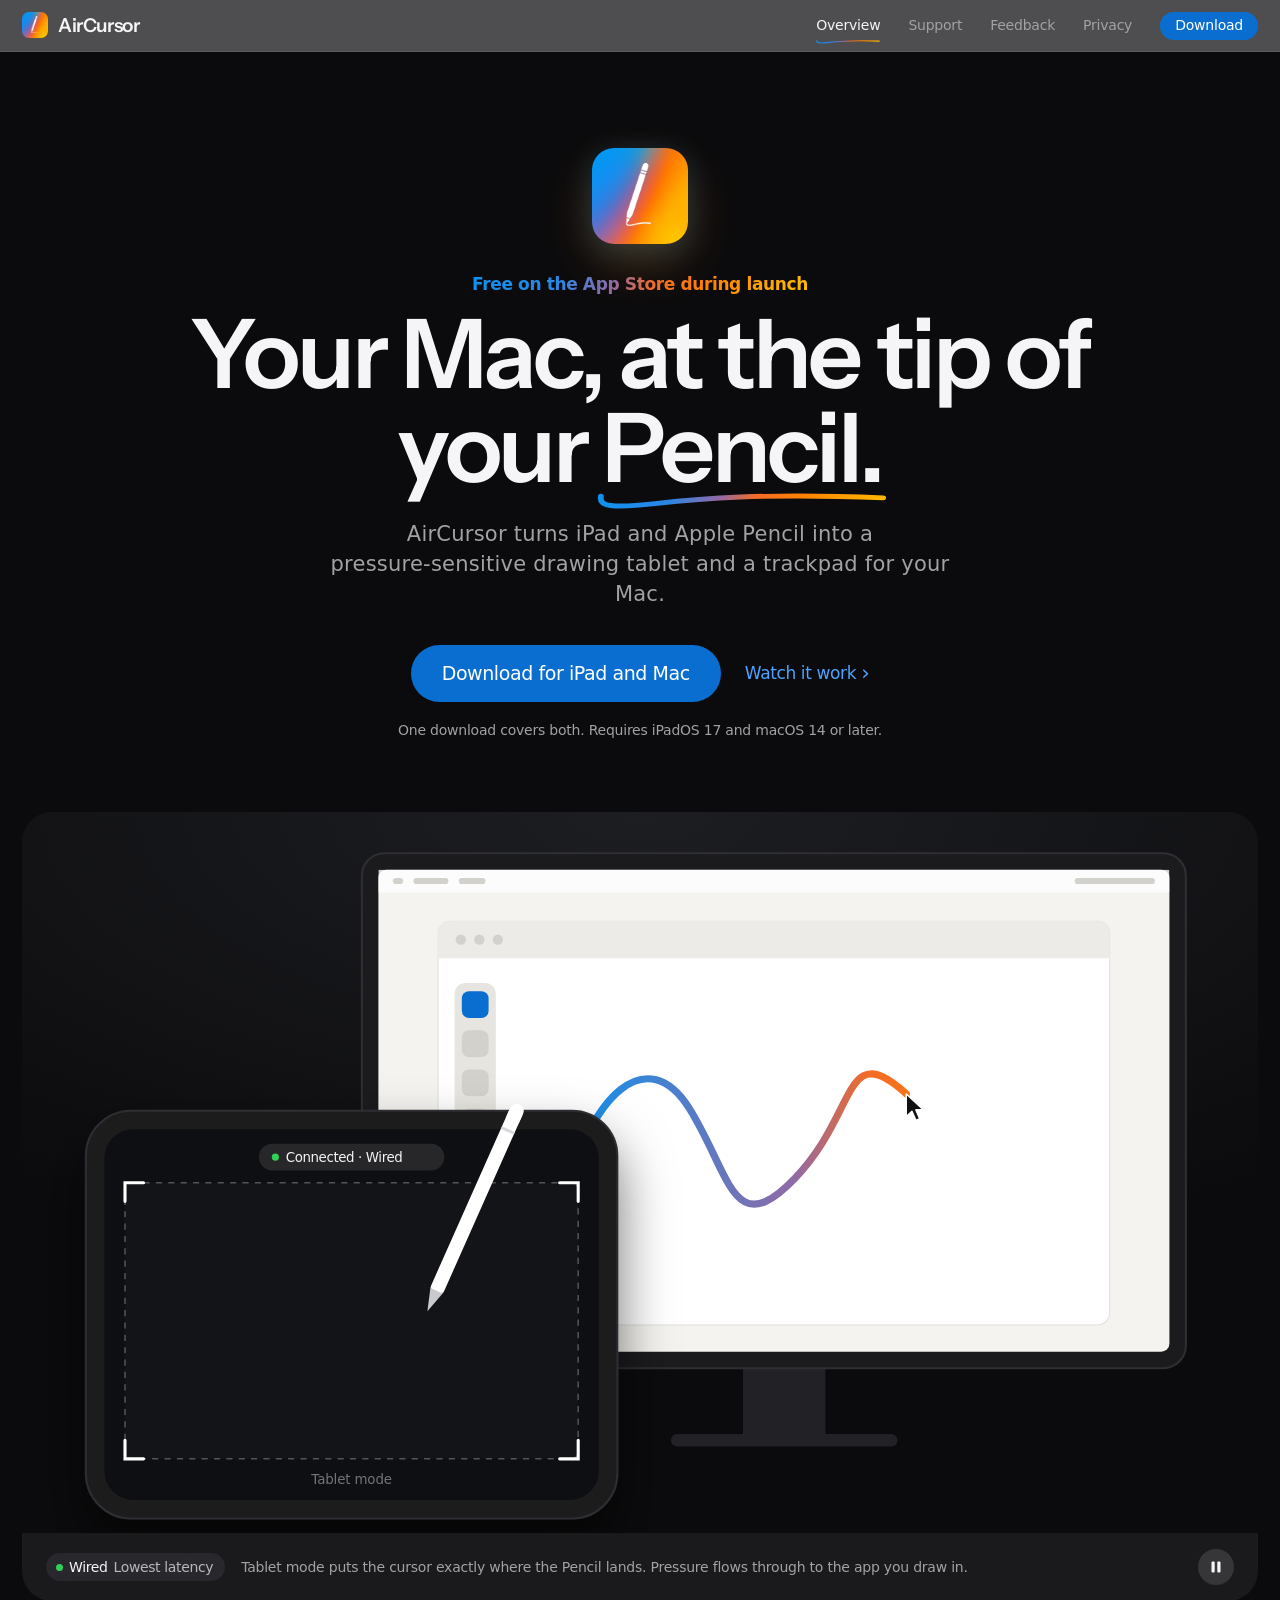
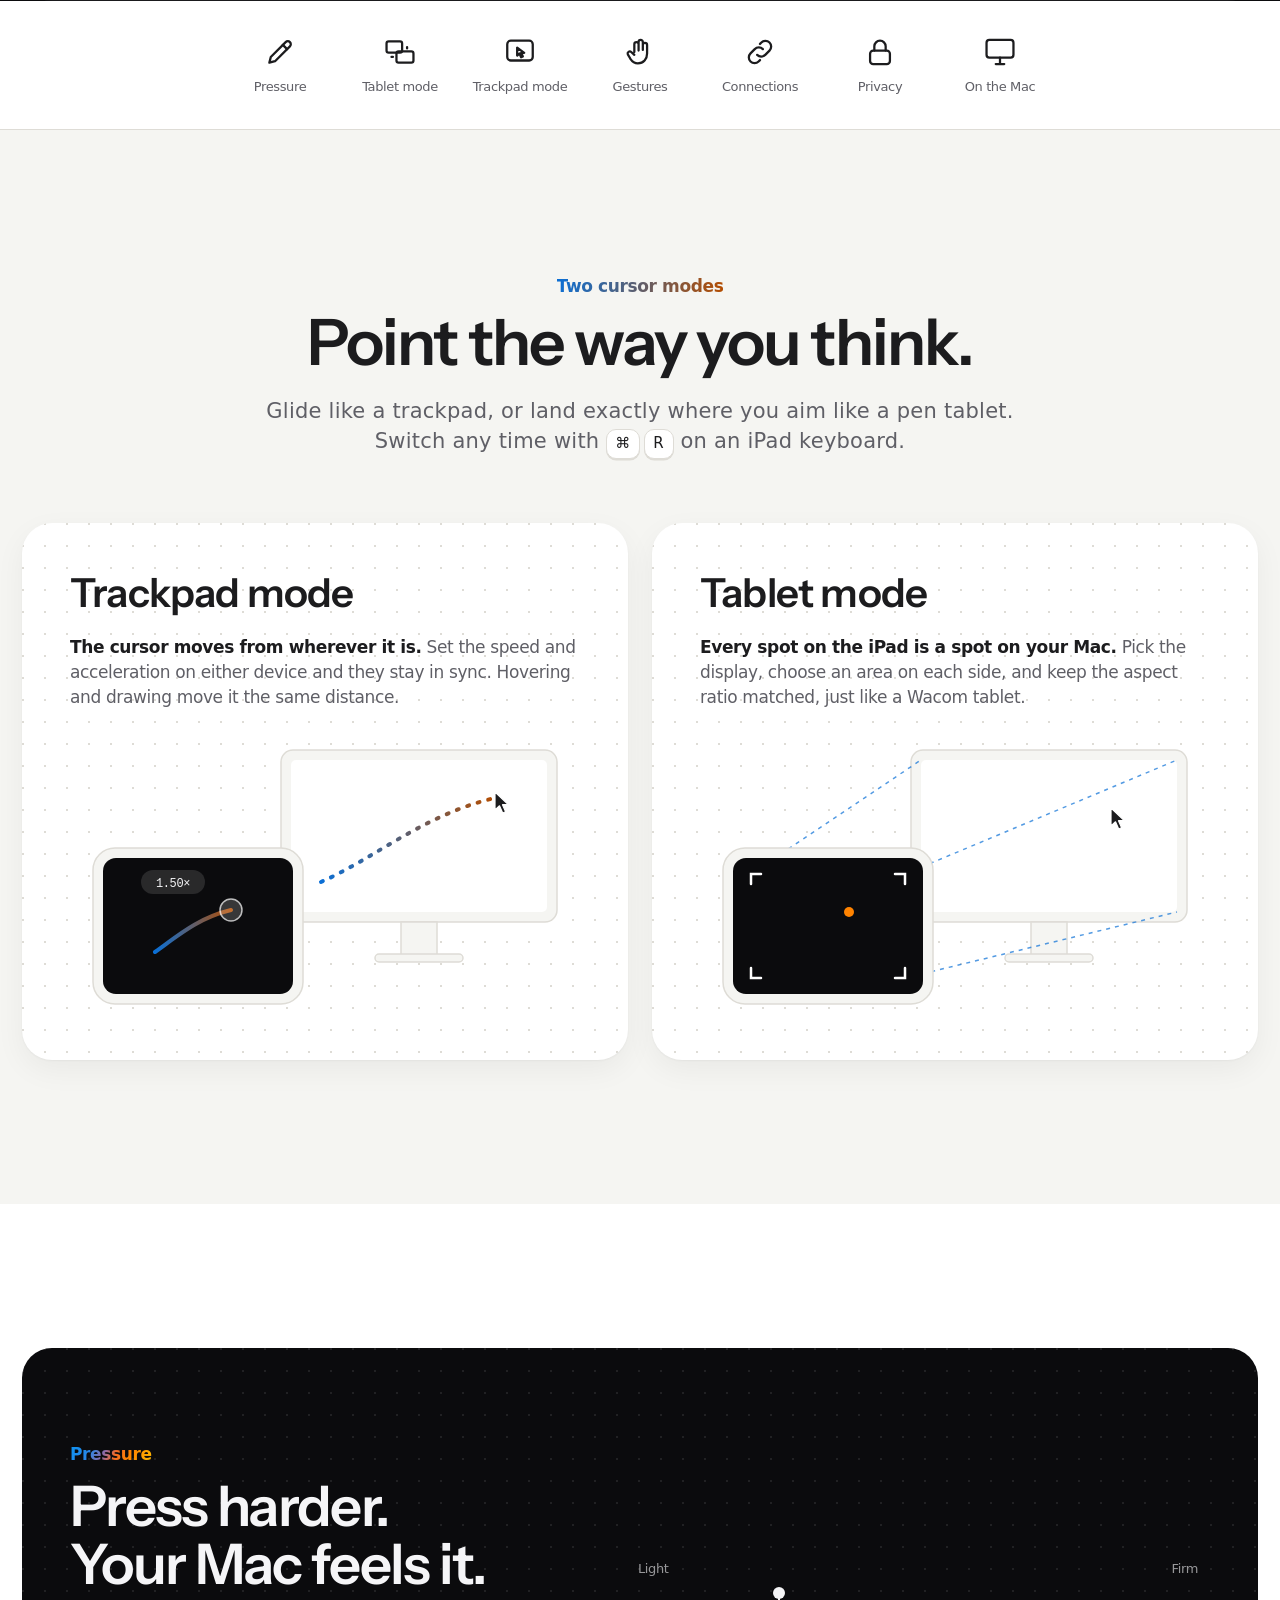
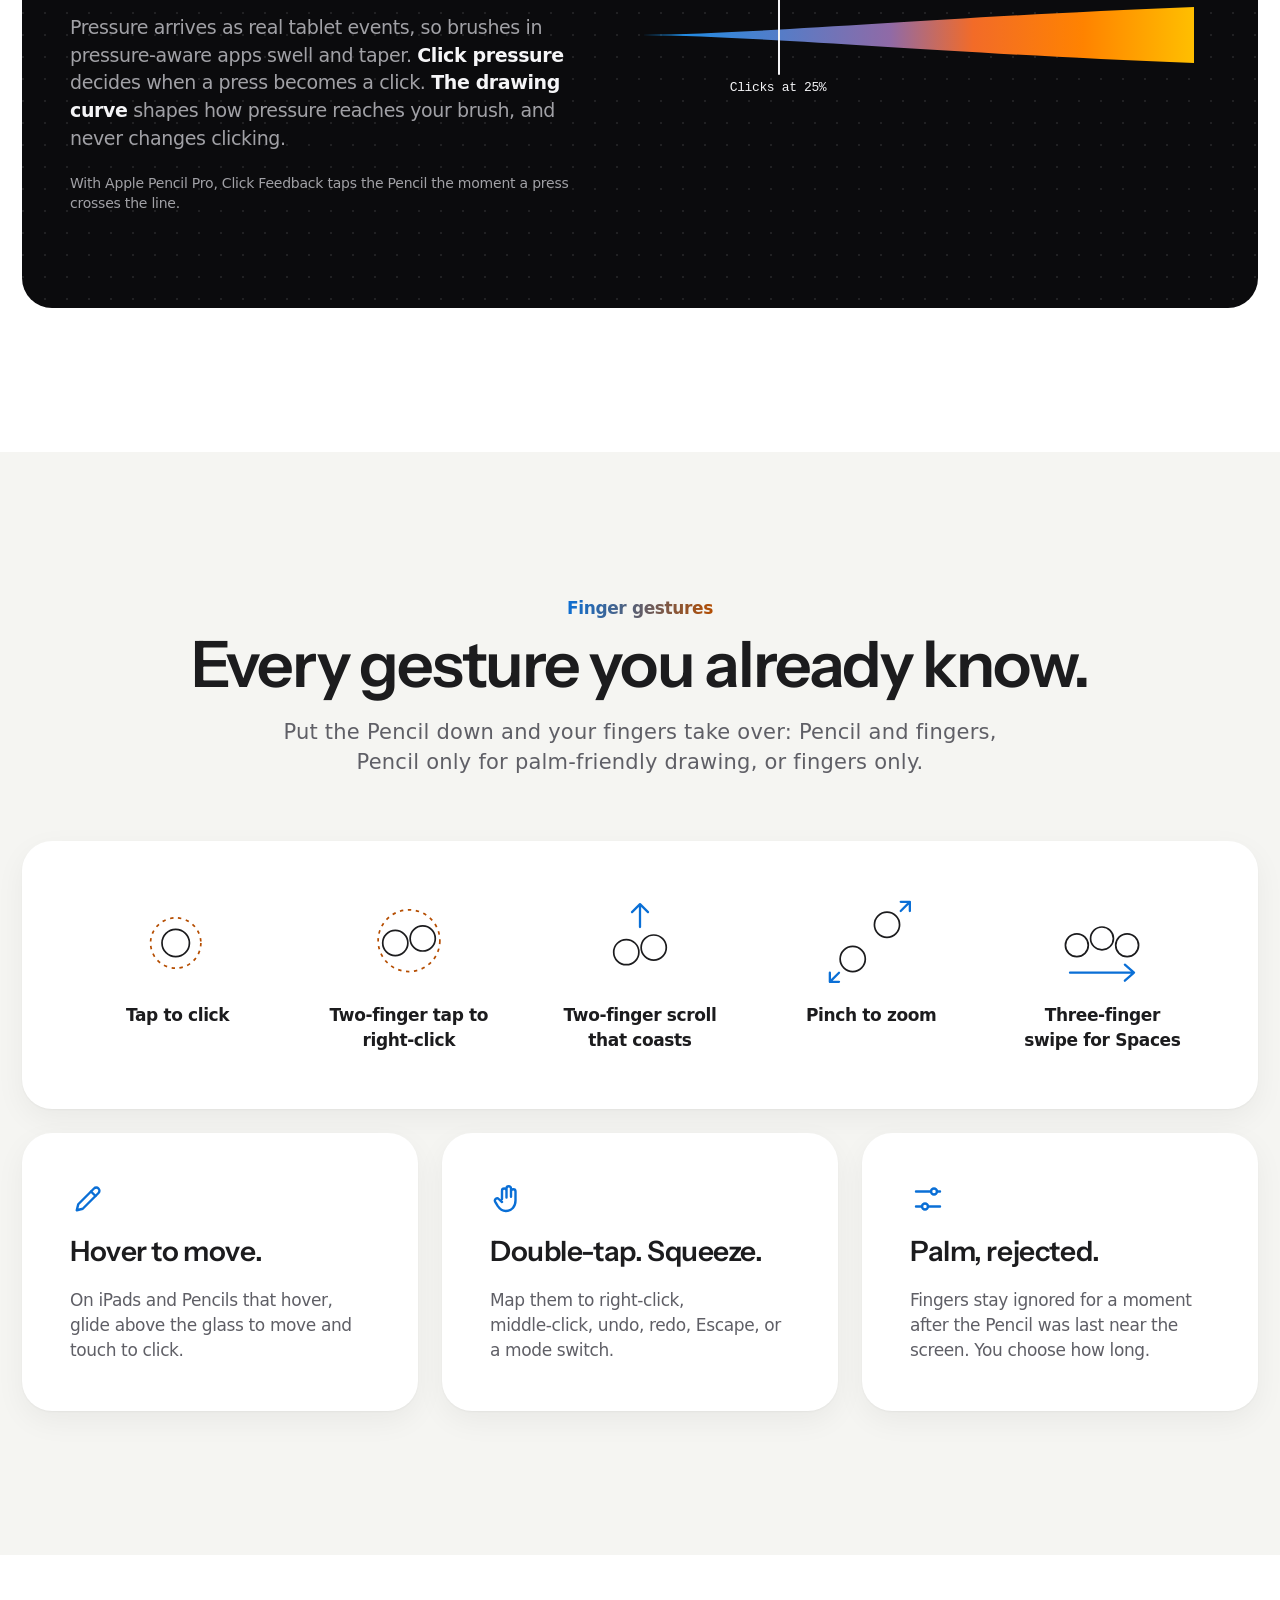
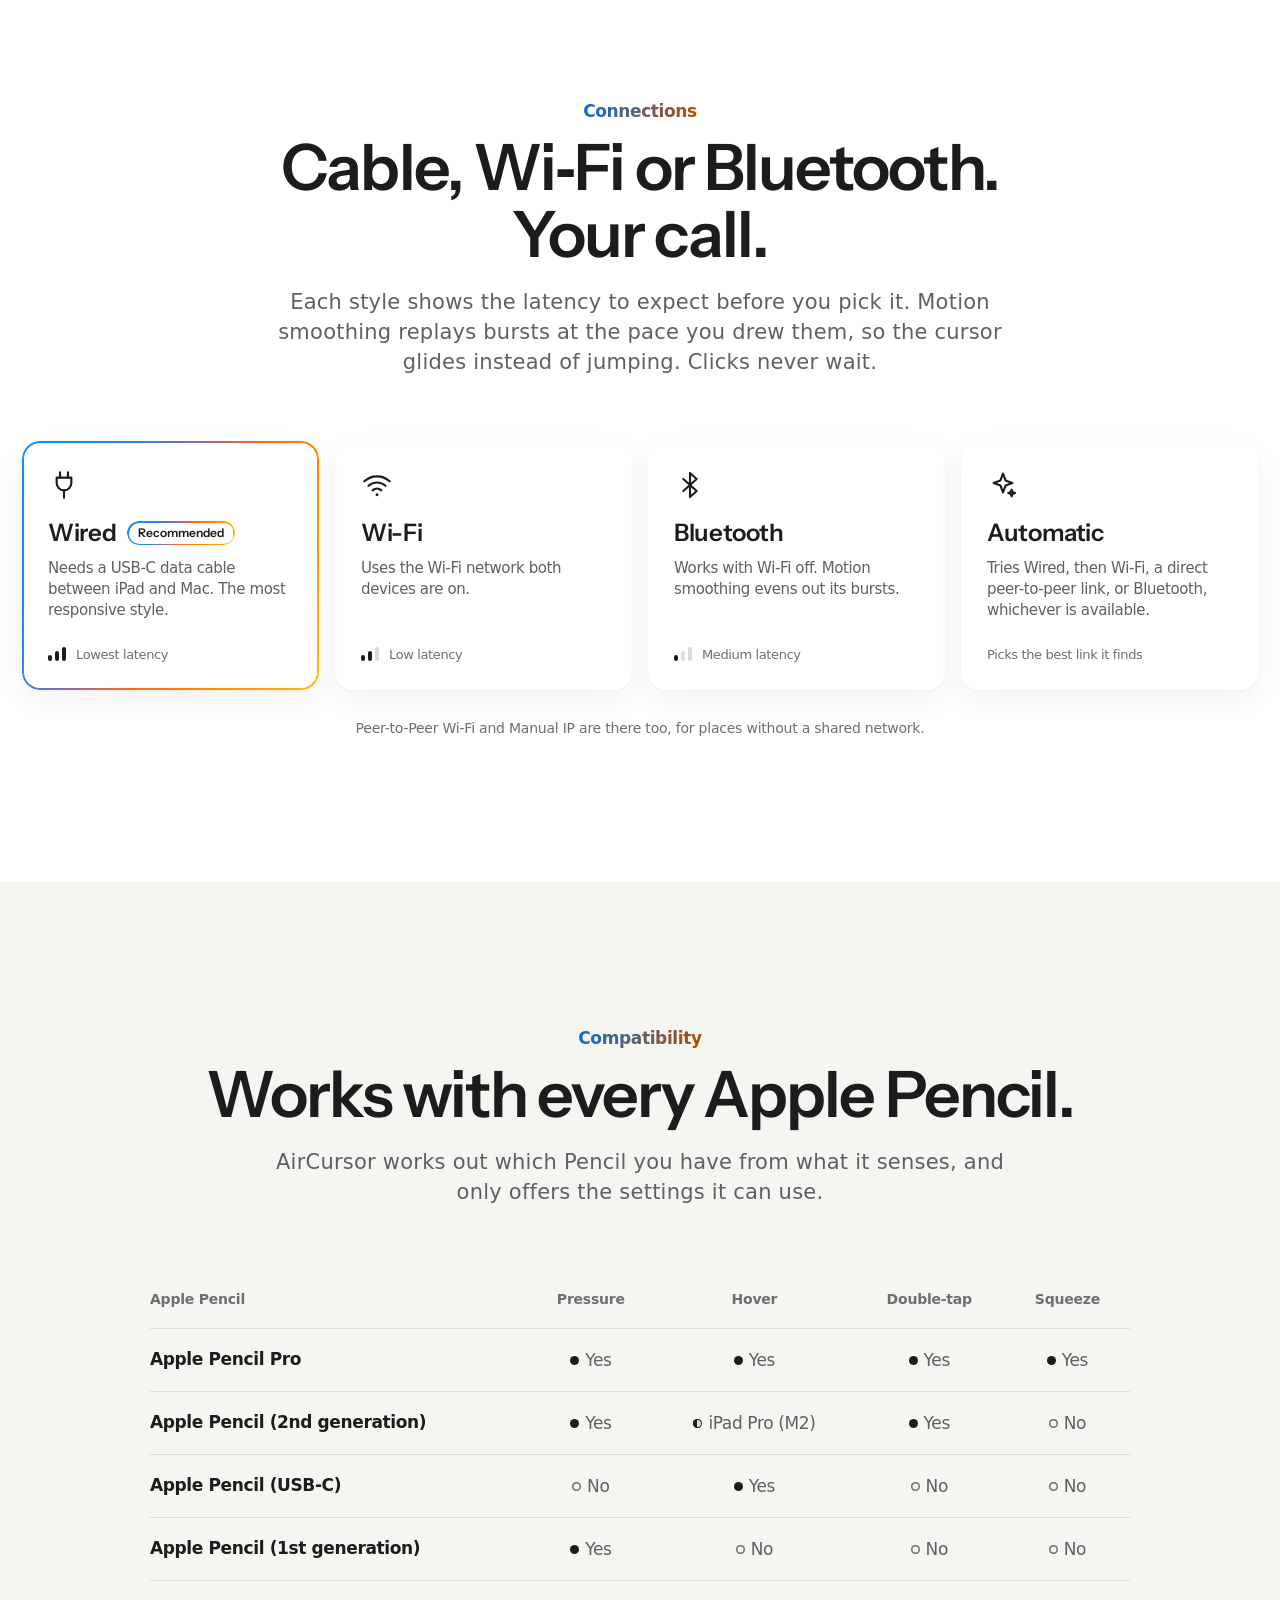
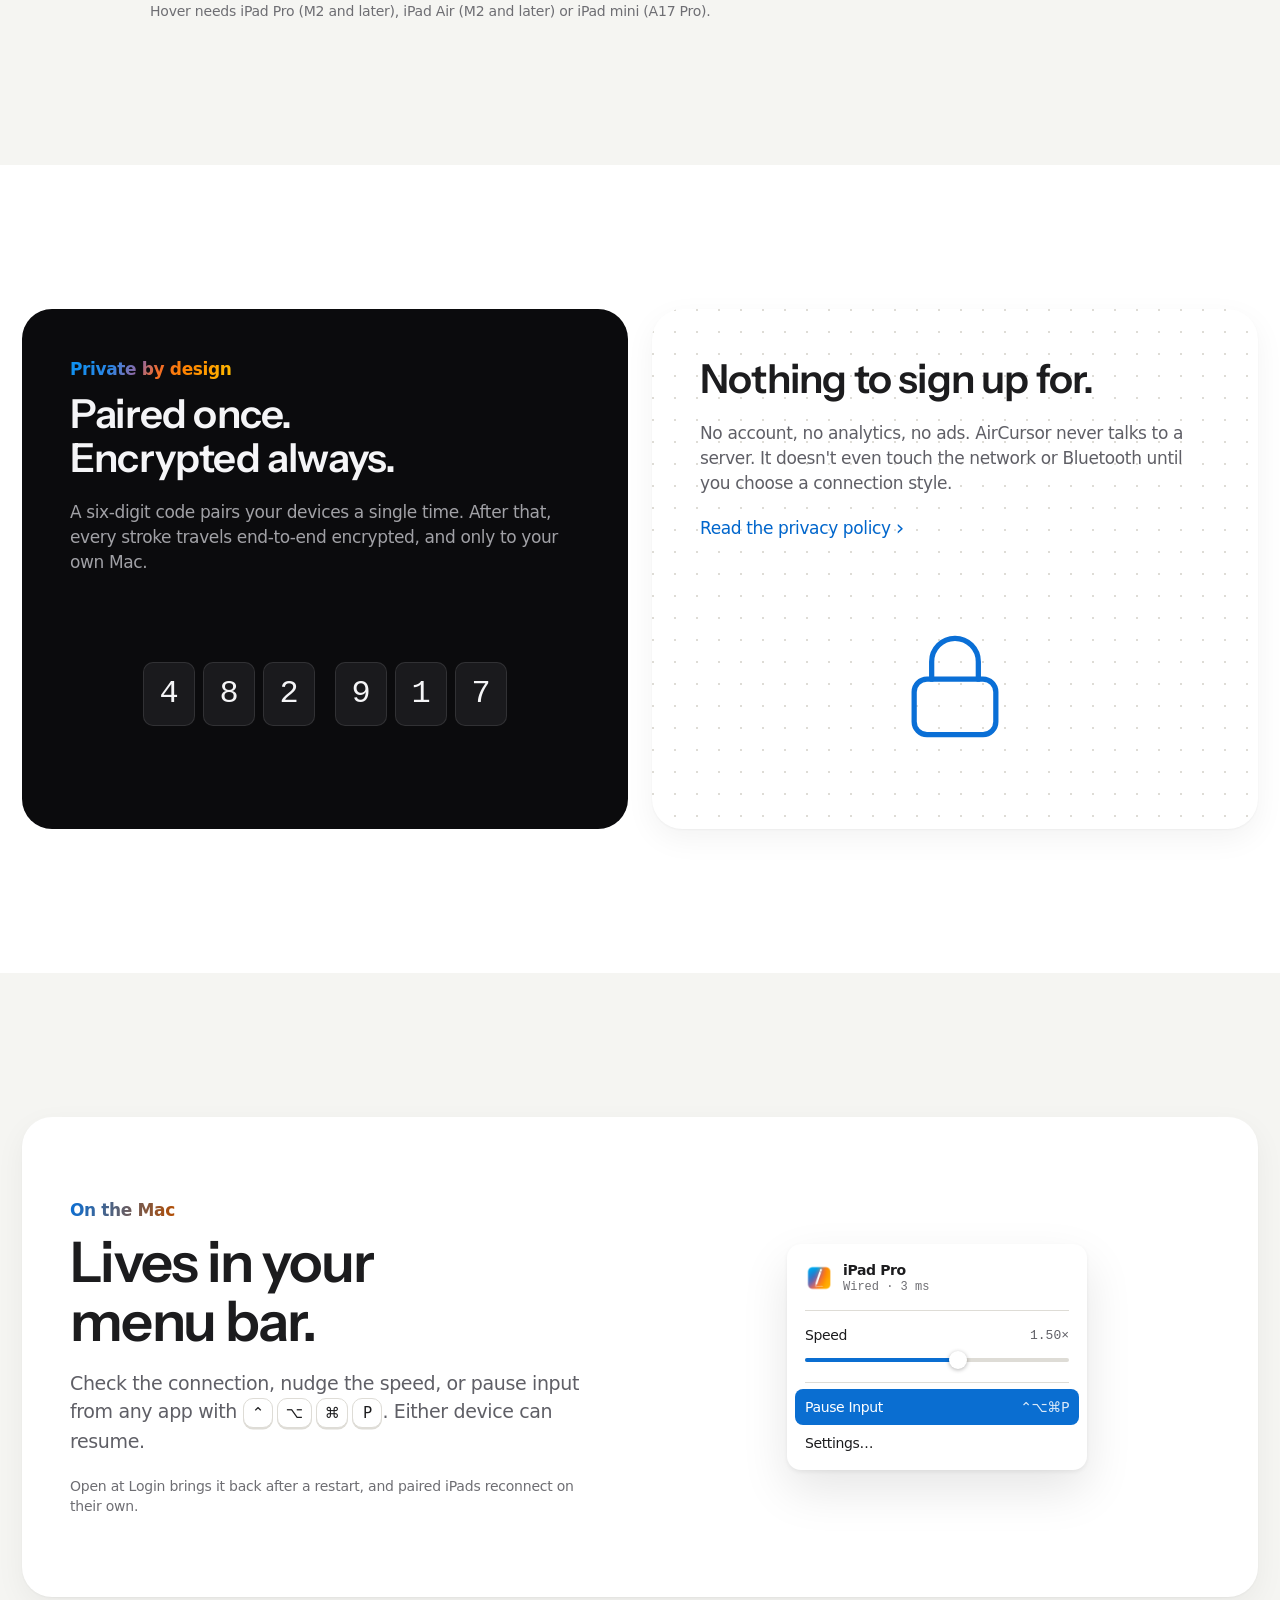
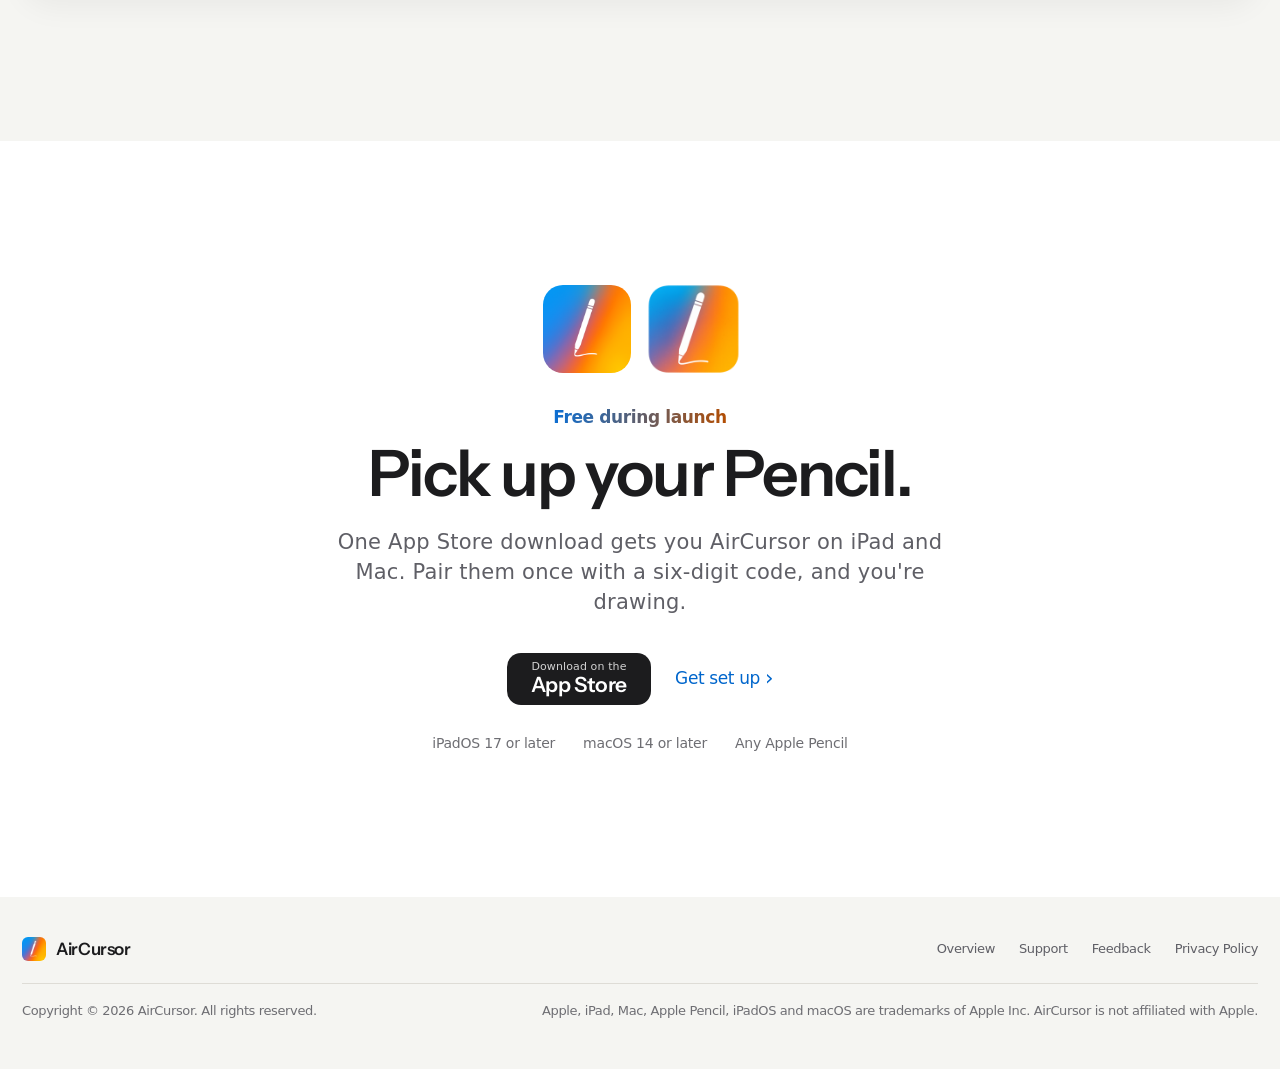
==== commit 73208133: "Match the menu bar mock to the app" ====
--- a/index.html
+++ b/index.html
@@ -389,10 +389,10 @@
               <p class="ac-body ac-body--lg">Check the connection, nudge the speed, or pause input from any app with <span class="ac-kbd">⌃</span><span class="ac-kbd">⌥</span><span class="ac-kbd">⌘</span><span class="ac-kbd">P</span>. Either device can resume.</p>
               <p class="ac-caption">Open at Login brings it back after a restart, and paired iPads reconnect on their own.</p>
             </div>
-            <div class="ac-menu" role="img" aria-label="AirCursor's menu bar menu: connected over Wired, speed 1.50×, Pause Input, Settings.">
+            <div class="ac-menu" role="img" aria-label="AirCursor's menu bar menu: connected to an iPad Pro over Wired, speed 1.50×, Pause Input, Settings.">
               <div class="ac-menu__head">
                 <img src="assets/img/aircursor-icon-mac.png" alt="">
-                <div><div class="ac-menu__title">AirCursor</div><div class="ac-caption" style="font-size:12px">Connected · Wired</div></div>
+                <div><div class="ac-menu__title">iPad Pro</div><div class="ac-caption ac-readout" style="font-size:12px">Wired · 3 ms</div></div>
               </div>
               <div class="ac-menu__sep"></div>
               <div style="padding:8px 10px">
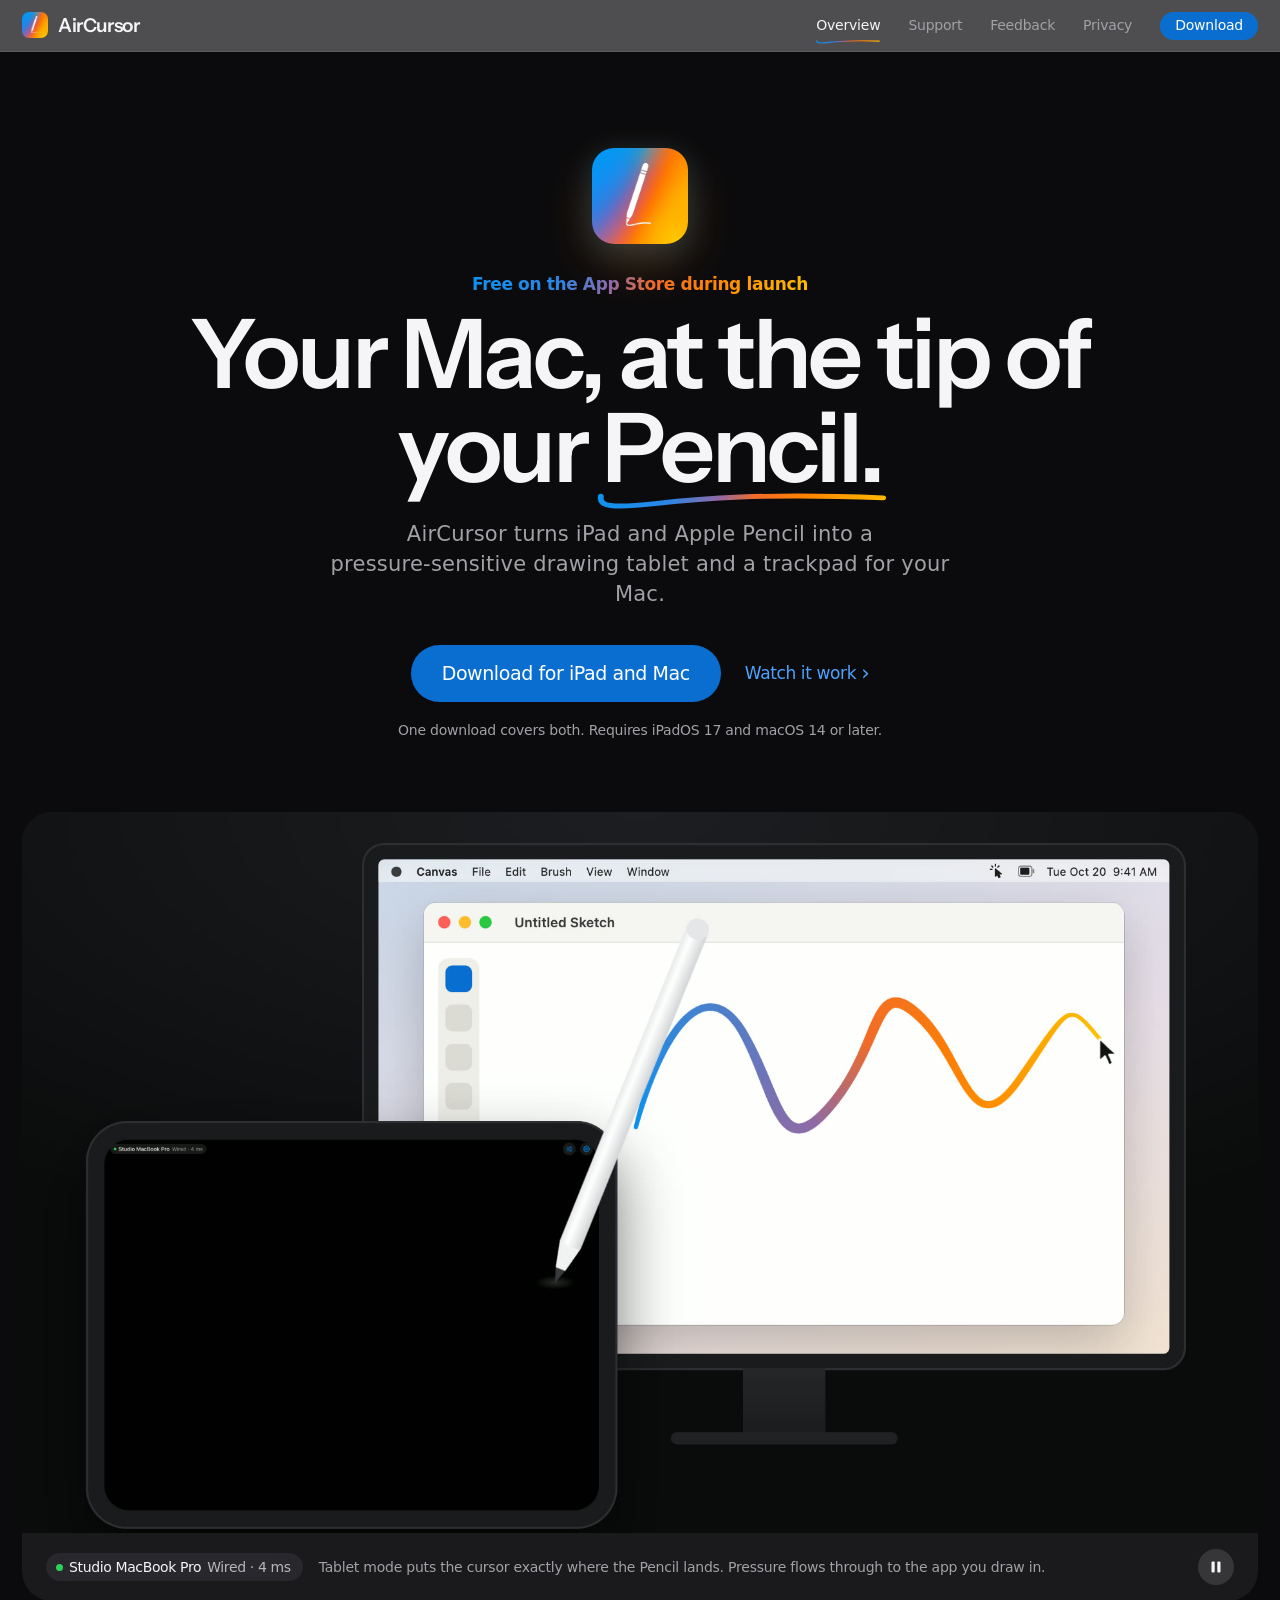
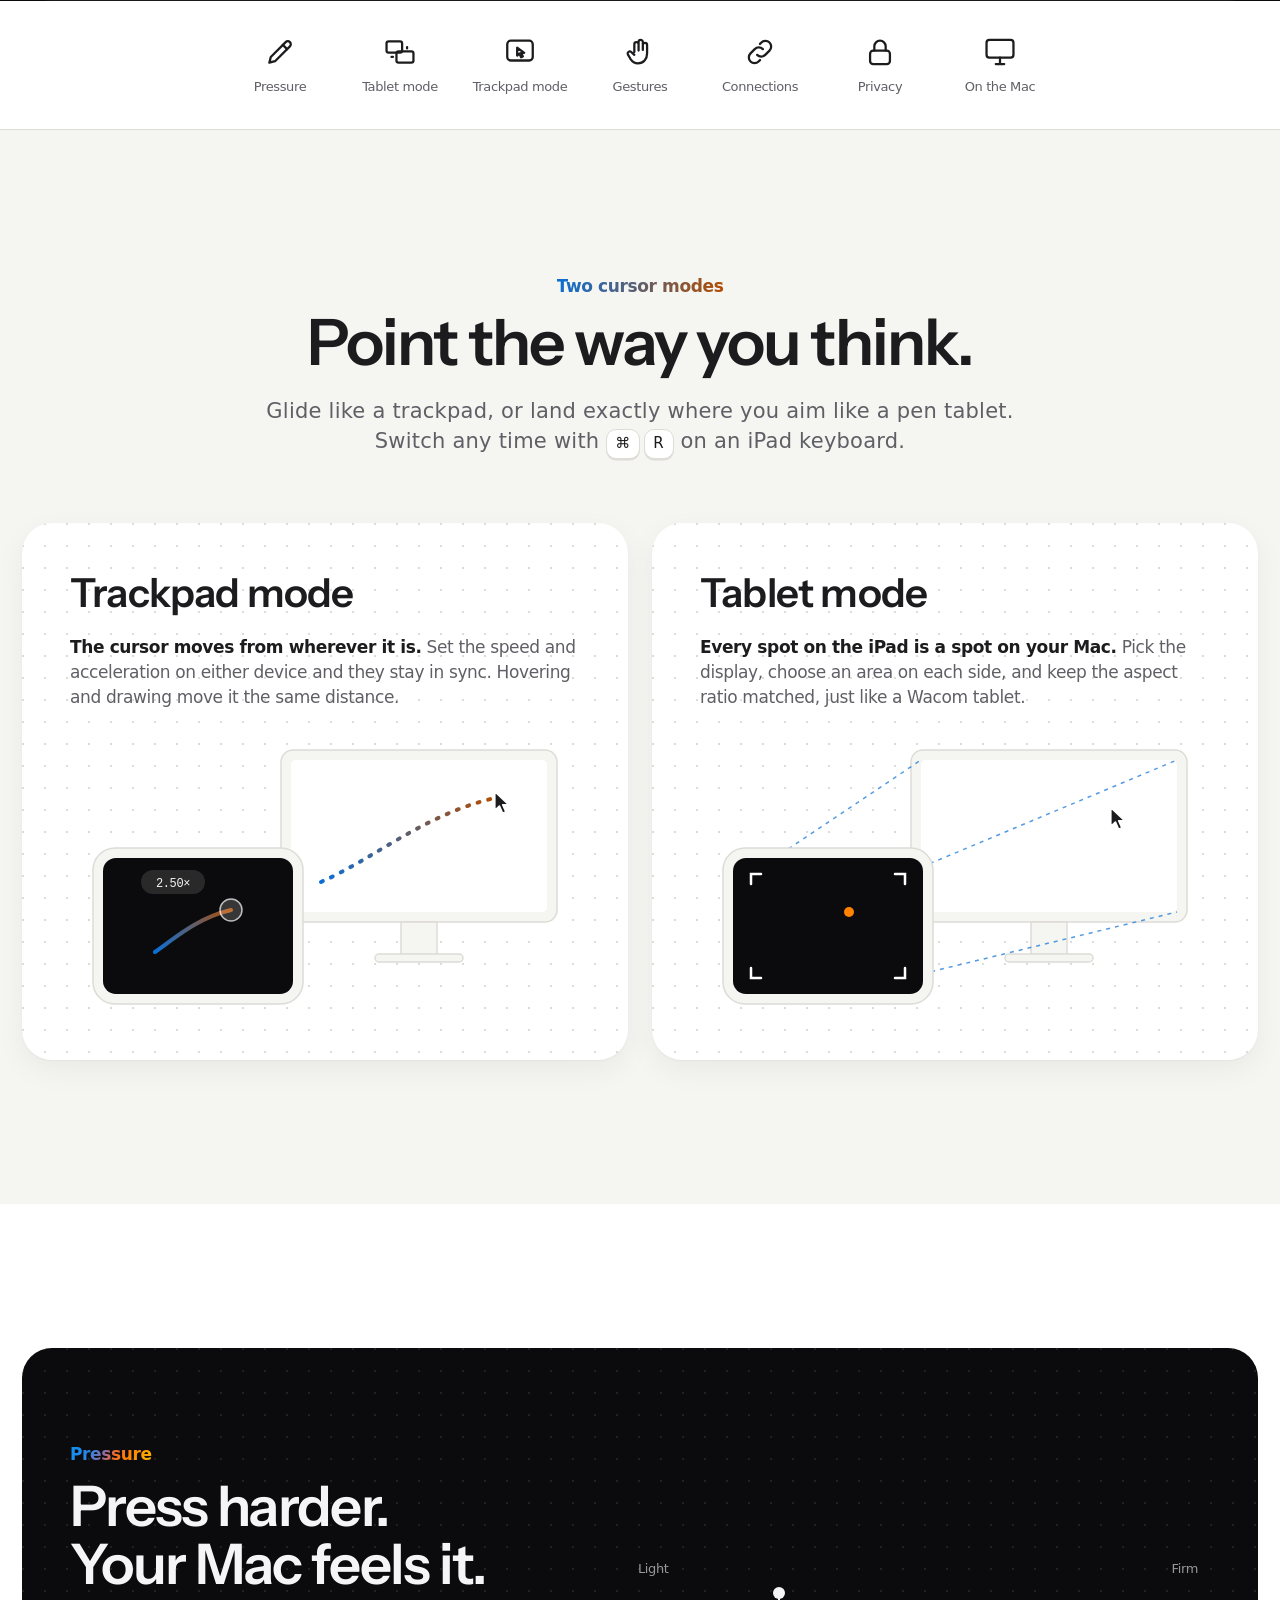
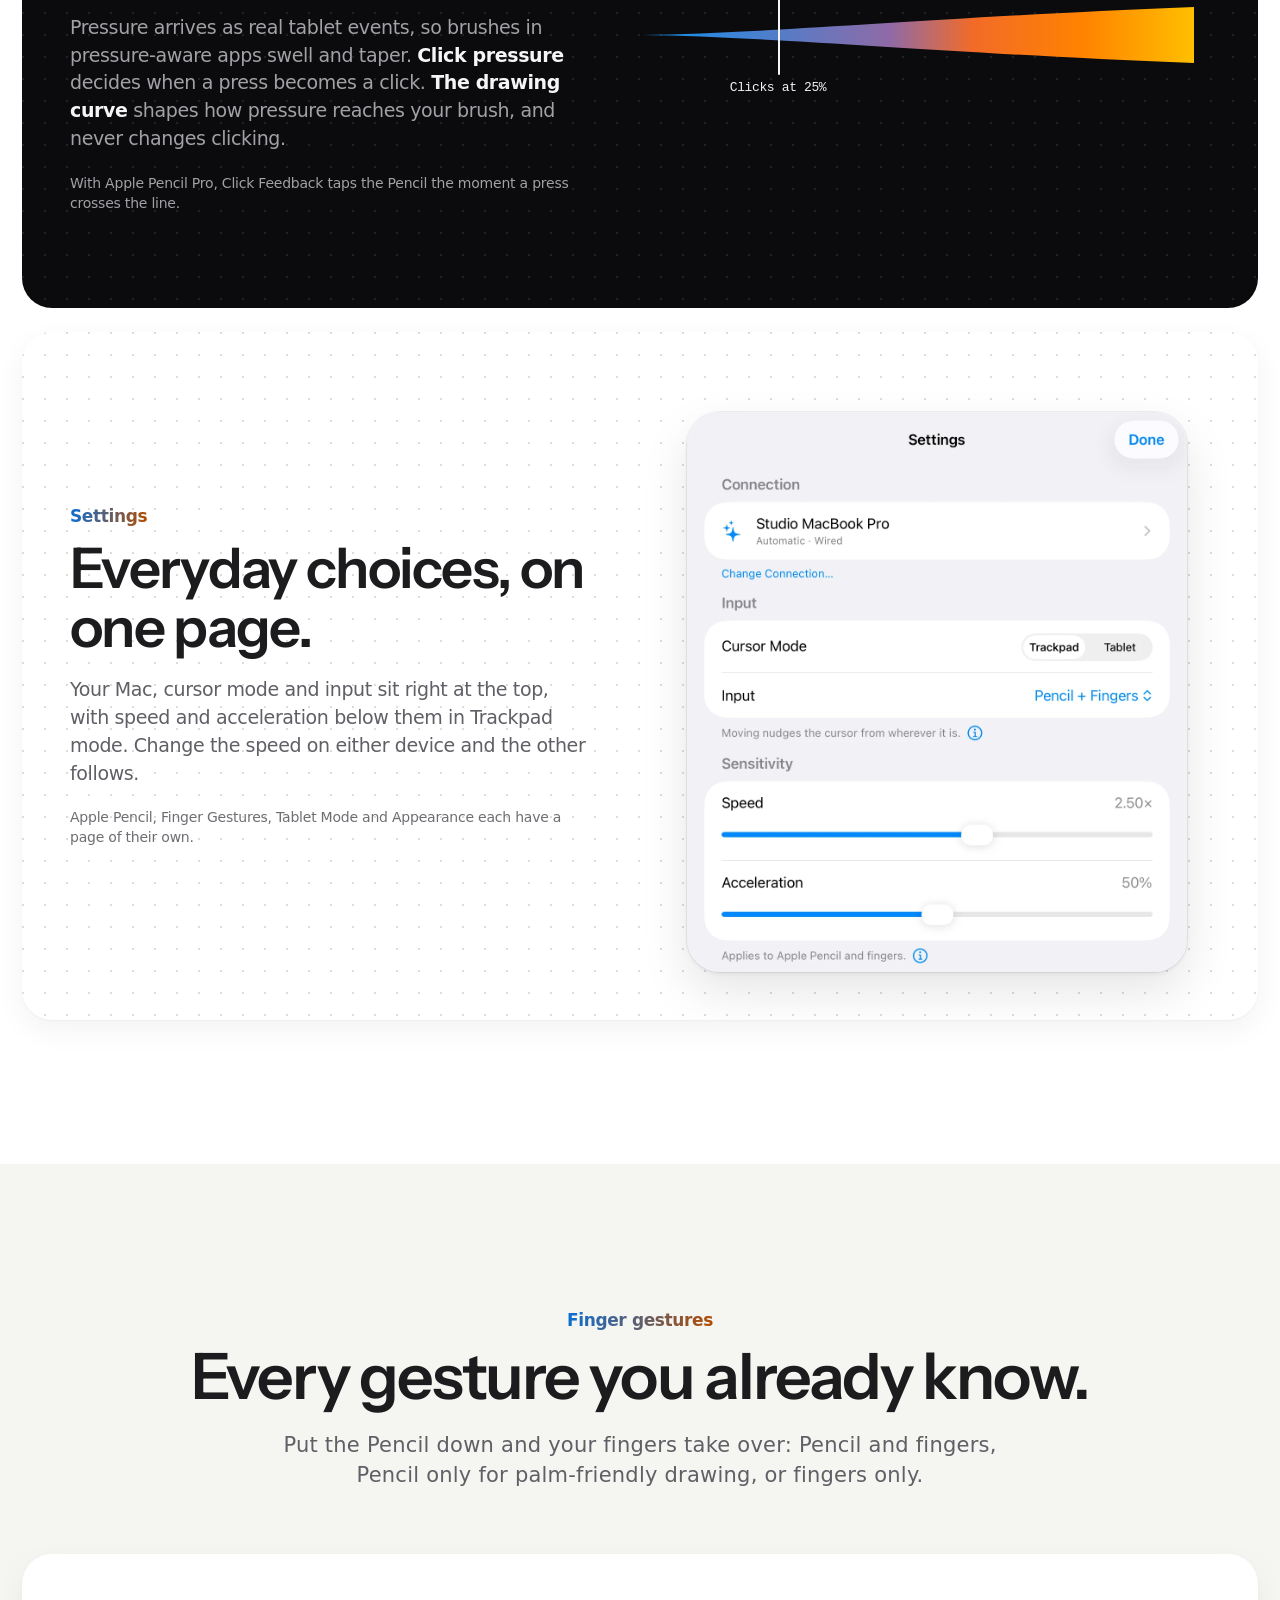
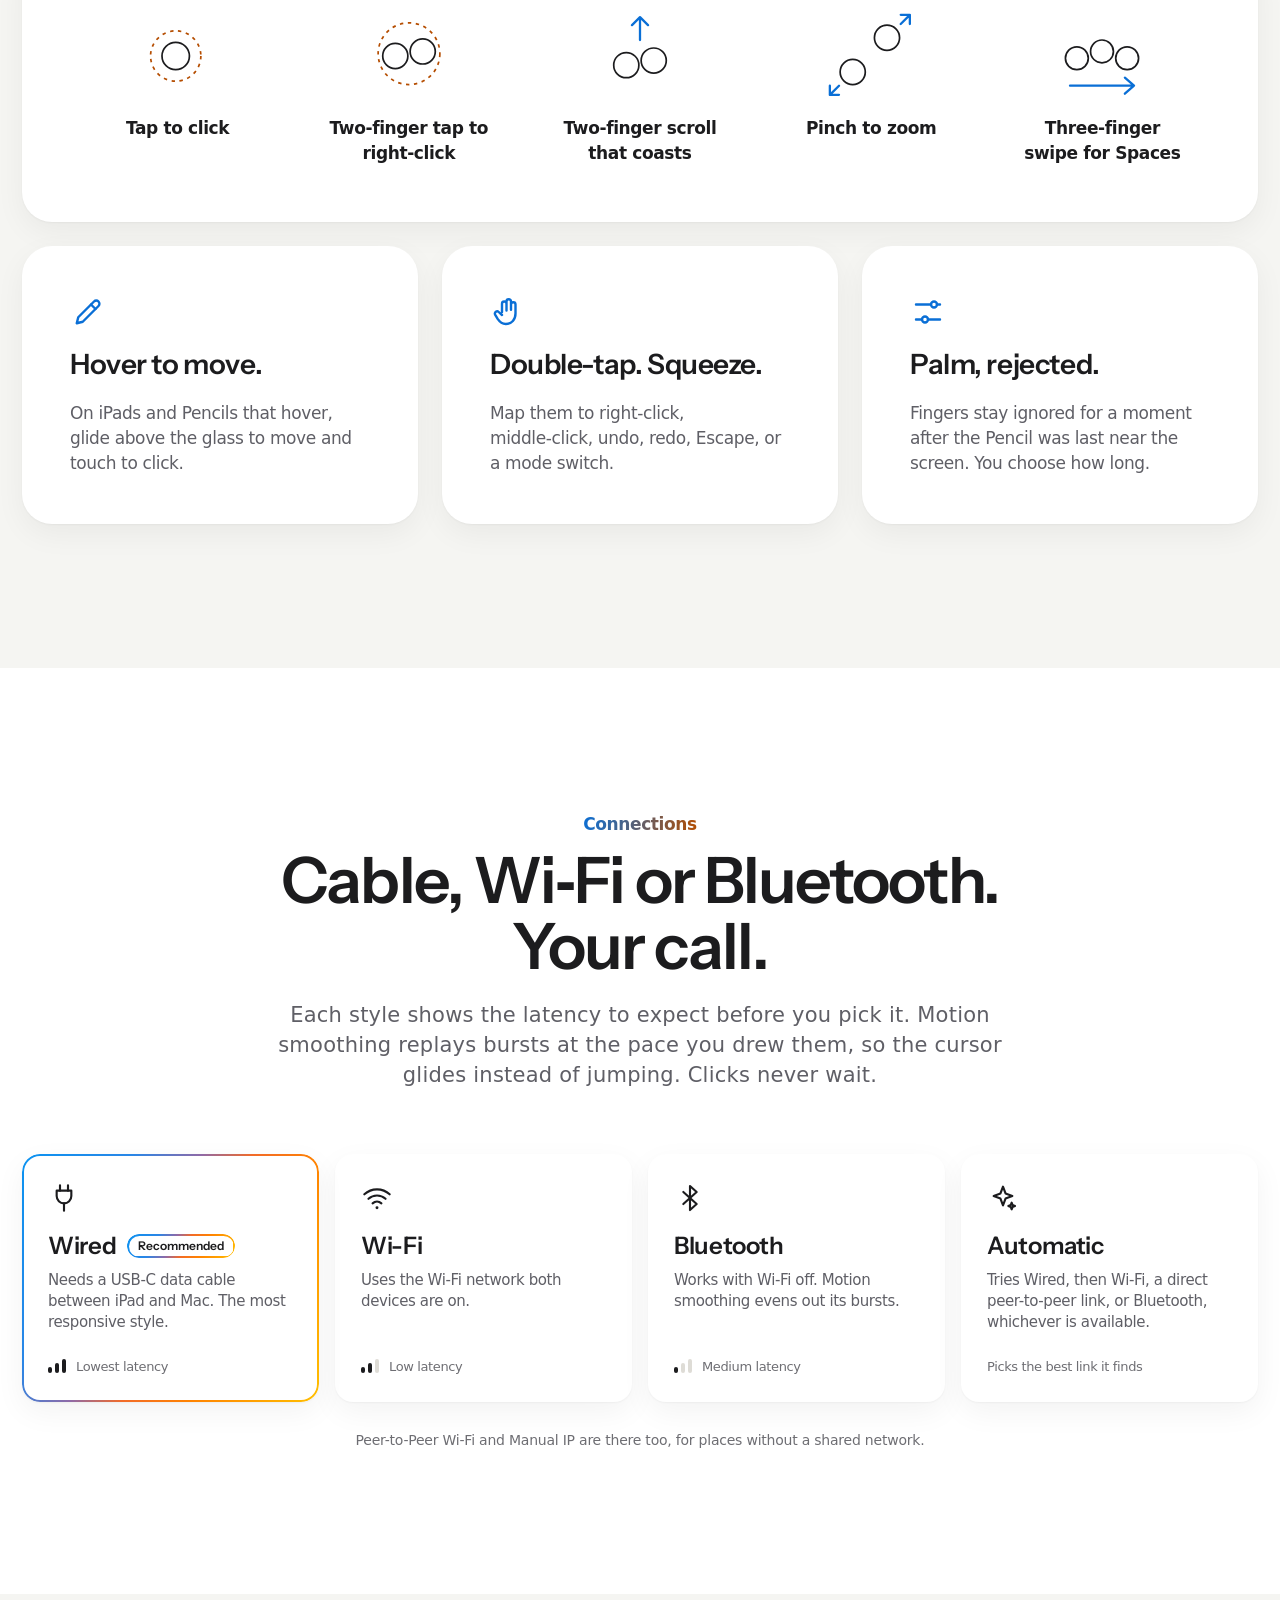
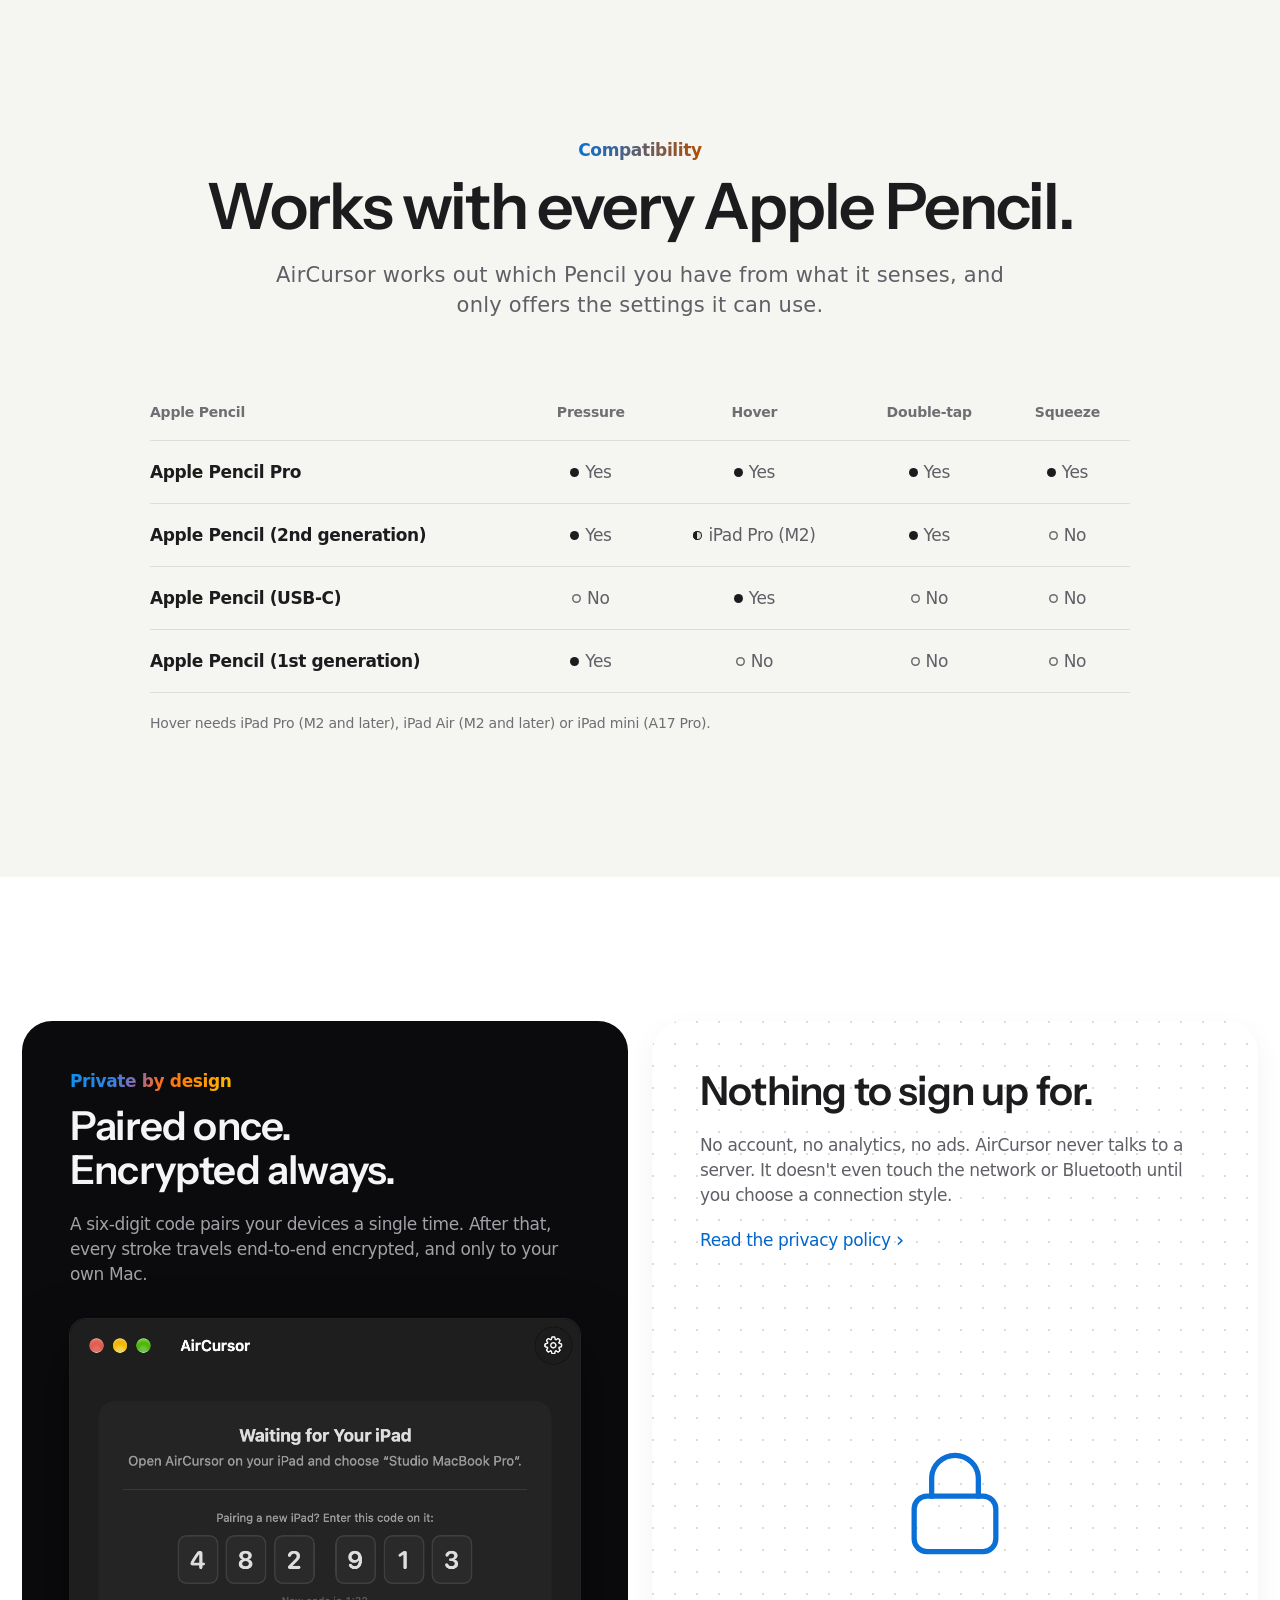
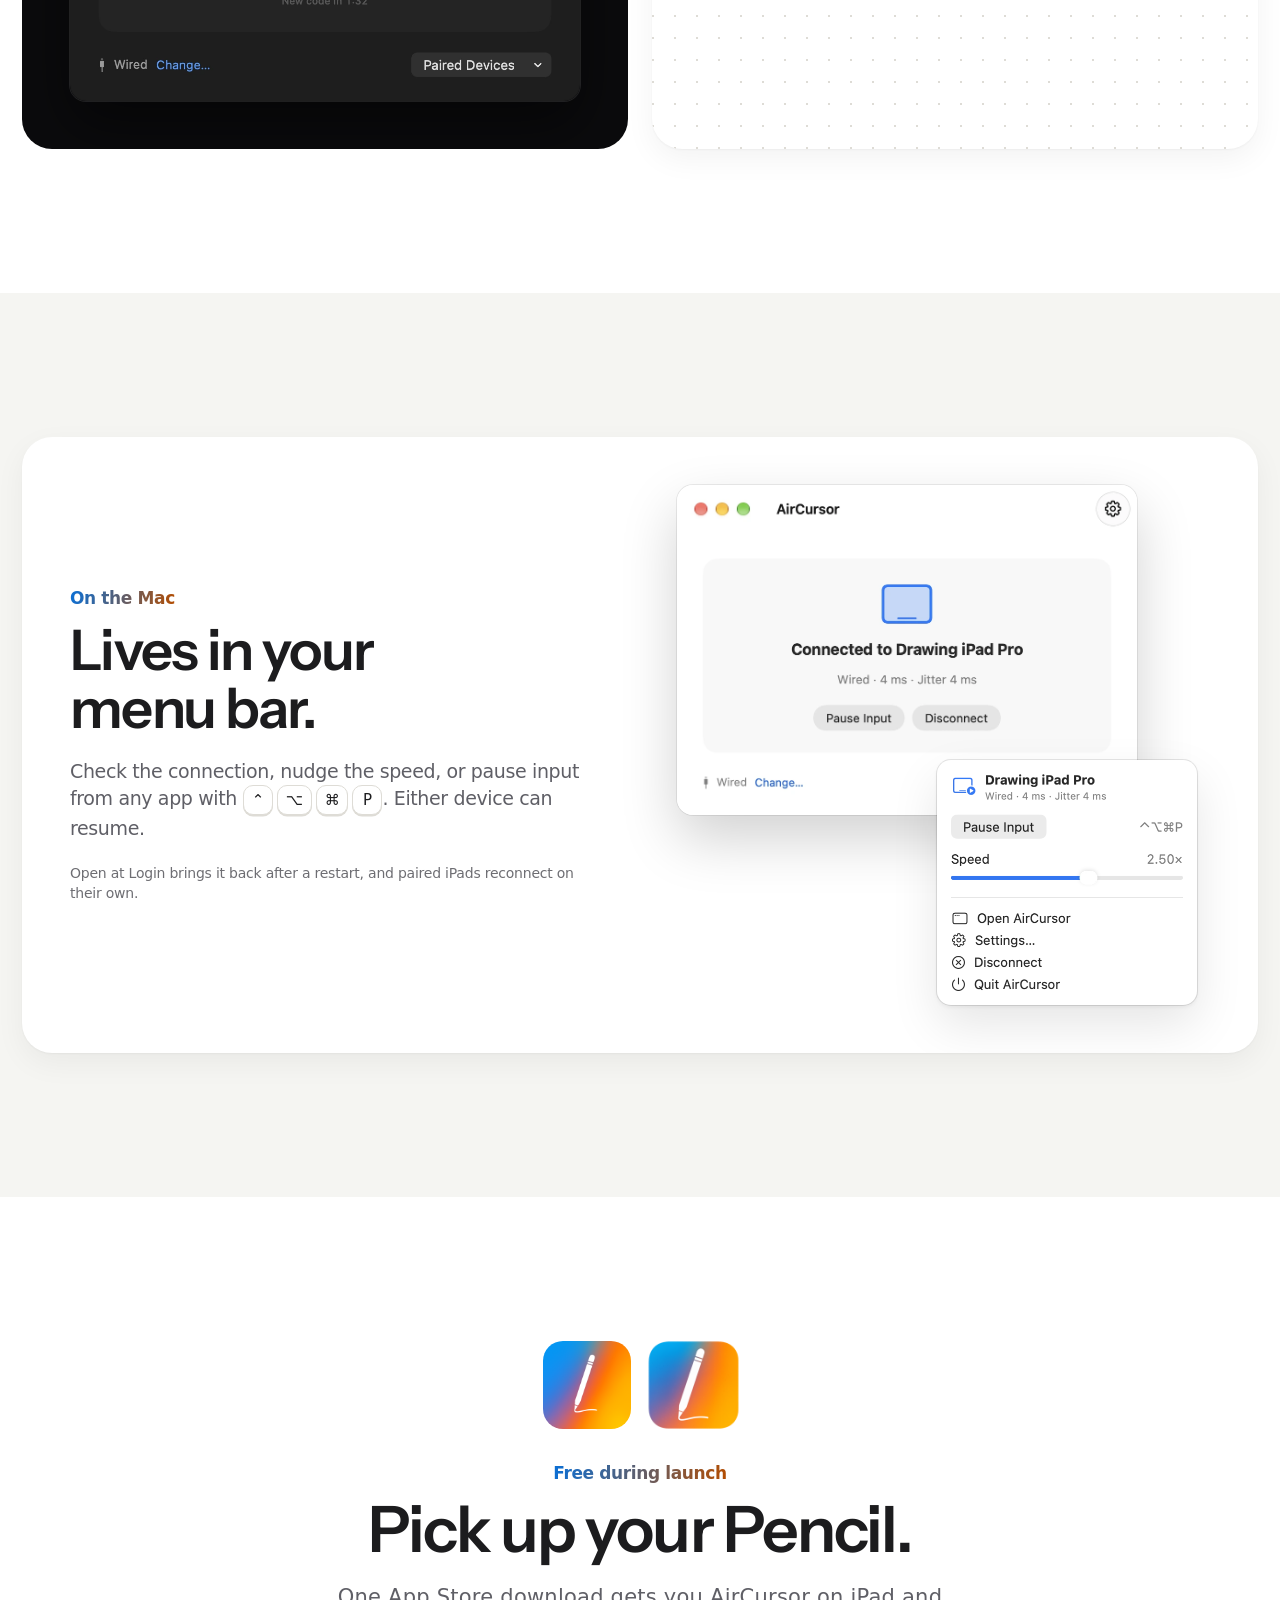
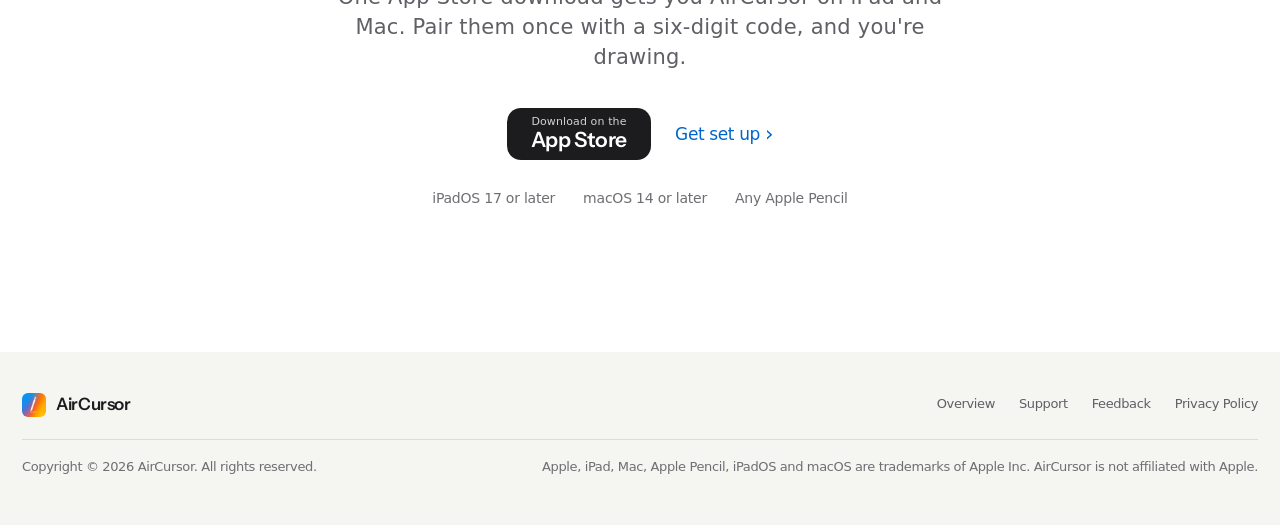
==== commit 8fd876b2: "Use real app screenshots" ====
--- a/index.html
+++ b/index.html
@@ -8,6 +8,12 @@
   <meta property="og:title" content="AirCursor">
   <meta property="og:description" content="Turn iPad and Apple Pencil into a drawing tablet and trackpad for your Mac.">
   <meta property="og:type" content="website">
+  <meta property="og:url" content="https://aircursor.app/">
+  <meta property="og:image" content="https://aircursor.app/assets/img/og-image.jpg">
+  <meta property="og:image:width" content="1200">
+  <meta property="og:image:height" content="630">
+  <meta property="og:image:alt" content="AirCursor on an iPad in front of a Mac: the Pencil's stroke appears on the Mac's screen.">
+  <meta name="twitter:card" content="summary_large_image">
   <meta name="theme-color" content="#0b0b0d">
   <link rel="icon" type="image/png" href="assets/img/favicon.png">
   <link rel="apple-touch-icon" href="assets/img/apple-touch-icon.png">
@@ -55,79 +61,10 @@
       <div class="ac-wrap ac-wrap--wide ac-hero__demo" id="demo">
         <figure class="ac-demo" data-ac-demo>
           <div class="ac-demo__canvas">
-            <!-- To use a screen recording instead, replace this svg with:
-                 <video src="assets/video/aircursor-demo.mp4" poster="assets/video/aircursor-demo.jpg" autoplay muted loop playsinline></video> -->
-            <svg viewBox="0 0 1200 700" role="img" aria-label="An Apple Pencil draws a curve on an iPad in front of a Mac display, and the Mac's cursor draws the same curve at the same spot on screen.">
-              <defs>
-                <path id="acDemoPath" d="M178 330 C 205 214, 262 168, 302 232 S 344 362, 404 300 S 452 168, 506 212 S 566 344, 624 272 S 684 196, 716 236"/>
-                <linearGradient id="acDemoInk" gradientUnits="userSpaceOnUse" x1="178" y1="0" x2="716" y2="0">
-                  <stop offset="0" style="stop-color:var(--brand-blue)"/>
-                  <stop offset=".42" style="stop-color:var(--brand-violet)"/>
-                  <stop offset=".55" style="stop-color:var(--brand-coral)"/>
-                  <stop offset=".75" style="stop-color:var(--brand-orange)"/>
-                  <stop offset="1" style="stop-color:var(--brand-amber)"/>
-                </linearGradient>
-                <filter id="acDemoShadow" x="-20%" y="-20%" width="140%" height="150%">
-                  <feDropShadow dx="0" dy="28" stdDeviation="26" flood-color="#000" flood-opacity=".55"/>
-                </filter>
-              </defs>
-
-              <!-- Mac display -->
-              <rect class="d-stand" x="700" y="540" width="80" height="70"/>
-              <rect class="d-stand" x="630" y="604" width="220" height="12" rx="6"/>
-              <rect class="d-bezel" x="330" y="40" width="800" height="500" rx="22"/>
-              <rect class="d-screen-mac" x="346" y="56" width="768" height="468" rx="8"/>
-              <svg x="346" y="56" width="768" height="468" viewBox="0 0 768 468" overflow="hidden">
-                <rect x="0" y="0" width="768" height="22" fill="#ffffff" opacity=".8"/>
-                <rect class="d-dot" x="14" y="8" width="10" height="6" rx="3"/>
-                <rect class="d-dot" x="34" y="8" width="34" height="6" rx="3"/>
-                <rect class="d-dot" x="78" y="8" width="26" height="6" rx="3"/>
-                <rect class="d-dot" x="676" y="8" width="78" height="6" rx="3"/>
-                <rect class="d-window" x="58" y="50" width="652" height="392" rx="12"/>
-                <path class="d-chrome" d="M70 50h628a12 12 0 0 1 12 12v24H58V62a12 12 0 0 1 12-12z"/>
-                <circle class="d-dot" cx="80" cy="68" r="5"/>
-                <circle class="d-dot" cx="98" cy="68" r="5"/>
-                <circle class="d-dot" cx="116" cy="68" r="5"/>
-                <rect class="d-tool" x="74" y="110" width="40" height="176" rx="10"/>
-                <rect class="d-tool-on" x="81" y="118" width="26" height="26" rx="7"/>
-                <rect class="d-dot" x="81" y="156" width="26" height="26" rx="7"/>
-                <rect class="d-dot" x="81" y="194" width="26" height="26" rx="7"/>
-                <rect class="d-dot" x="81" y="232" width="26" height="26" rx="7"/>
-                <path class="d-ink" d="M178 330 C 205 214, 262 168, 302 232 S 344 362, 404 300 S 452 168, 506 212 S 566 344, 624 272 S 684 196, 716 236" stroke="url(#acDemoInk)" pathLength="1" stroke-dasharray="1 1" stroke-dashoffset="1">
-                  <animate attributeName="stroke-dashoffset" values="1;0;0;1" keyTimes="0;.62;.97;1" dur="7s" repeatCount="indefinite"/>
-                  <animate attributeName="opacity" values="1;1;1;0;0" keyTimes="0;.62;.86;.95;1" dur="7s" repeatCount="indefinite"/>
-                </path>
-                <g>
-                  <path class="d-cursor" d="M0 0 L0 22 L5.5 16.8 L9.4 25.6 L13 24 L9.2 15.4 L16.5 15.4 Z"/>
-                  <animateMotion dur="7s" repeatCount="indefinite" keyPoints="0;1;1" keyTimes="0;.62;1" calcMode="linear"><mpath href="#acDemoPath"/></animateMotion>
-                </g>
-              </svg>
-
-              <!-- iPad, in front -->
-              <g filter="url(#acDemoShadow)"><rect class="d-bezel" x="62" y="290" width="516" height="396" rx="44"/></g>
-              <rect class="d-screen" x="80" y="308" width="480" height="360" rx="28"/>
-              <rect class="d-pill" x="230" y="322" width="180" height="26" rx="13"/>
-              <circle class="d-pill-dot" cx="246" cy="335" r="3.5"/>
-              <text class="d-pill-text" x="256" y="339.5">Connected · Wired</text>
-              <rect class="d-area" x="100" y="360" width="440" height="268" rx="6"/>
-              <path class="d-corner" d="M100 378v-18h18M522 360h18v18M540 610v18h-18M118 628h-18v-18"/>
-              <text class="d-hint" x="320" y="652" text-anchor="middle">Tablet mode</text>
-              <svg x="100" y="360" width="440" height="268" viewBox="0 0 768 468" overflow="visible">
-                <g>
-                  <animateMotion dur="7s" repeatCount="indefinite" keyPoints="0;1;1" keyTimes="0;.62;1" calcMode="linear"><mpath href="#acDemoPath"/></animateMotion>
-                  <animate attributeName="opacity" values="0;1;1;1;0;0" keyTimes="0;.05;.62;.84;.94;1" dur="7s" repeatCount="indefinite"/>
-                  <g transform="rotate(24)">
-                    <polygon class="d-pencil-tip" points="0,0 -12,-40 12,-40"/>
-                    <rect class="d-pencil-body" x="-12" y="-372" width="24" height="334" rx="5"/>
-                    <rect class="d-pencil-body" x="-12" y="-384" width="24" height="40" rx="12"/>
-                    <rect class="d-pencil-band" x="-12" y="-338" width="24" height="5"/>
-                  </g>
-                </g>
-              </svg>
-            </svg>
+            <video src="assets/video/aircursor-demo.mp4" poster="assets/video/aircursor-demo.jpg" autoplay muted loop playsinline preload="auto" aria-label="An Apple Pencil draws a wave on an iPad running AirCursor in Tablet mode. On the Mac display behind it, the cursor draws the same wave at the same spot, thicker where the Pencil presses harder."></video>
           </div>
           <figcaption class="ac-demo__bar">
-            <span class="ac-pill ac-pill--good">Wired <span class="ac-pill__detail">Lowest latency</span></span>
+            <span class="ac-pill ac-pill--good">Studio MacBook Pro <span class="ac-pill__detail">Wired · 4 ms</span></span>
             <p class="ac-caption">Tablet mode puts the cursor exactly where the Pencil lands. Pressure flows through to the app you draw in.</p>
             <button class="ac-demo__toggle" type="button" aria-label="Pause animation" aria-pressed="false">
               <svg viewBox="0 0 14 14" aria-hidden="true"><rect x="2.5" y="1.5" width="3.2" height="11" rx="1" fill="currentColor"/><rect x="8.3" y="1.5" width="3.2" height="11" rx="1" fill="currentColor"/></svg>
@@ -174,7 +111,7 @@
                 <path d="M236 140 C 290 116, 340 72, 410 56" class="v-trail" stroke="url(#acPadGrad)" stroke-dasharray="2 9"/>
                 <path d="M410 50 L410 68 L414.5 63.8 L417.7 71 L420.6 69.7 L417.5 62.7 L423.5 62.7 Z" class="v-cursor"/>
                 <rect x="56" y="128" width="64" height="24" rx="12" class="v-chip"/>
-                <text x="88" y="144.5" text-anchor="middle" class="v-chip-text">1.50×</text>
+                <text x="88" y="144.5" text-anchor="middle" class="v-chip-text">2.50×</text>
               </svg>
             </div>
           </article>
@@ -232,6 +169,17 @@
               </div>
             </div>
           </article>
+          <article id="settings" class="ac-tile ac-tile--full ac-tile--split ac-tile--split-even ac-tile--canvas">
+            <div class="ac-tile__text">
+              <p class="ac-eyebrow">Settings</p>
+              <h2 class="ac-headline ac-headline--tile">Everyday choices, on one&nbsp;page.</h2>
+              <p class="ac-body ac-body--lg">Your Mac, cursor mode and input sit right at the top, with speed and acceleration below them in Trackpad mode. Change the speed on either device and the other follows.</p>
+              <p class="ac-caption">Apple Pencil, Finger Gestures, Tablet Mode and Appearance each have a page of their own.</p>
+            </div>
+            <div class="ac-tile__visual ac-tile__visual--center">
+              <picture class="ac-shot ac-shot--sheet"><source srcset="assets/img/screens/ipad-settings-dark.webp" media="(prefers-color-scheme: dark)"><img src="assets/img/screens/ipad-settings-light.webp" alt="AirCursor Settings on iPad: connected to Studio MacBook Pro over Wired, Cursor Mode set to Trackpad, Input set to Pencil and Fingers, Speed 2.50× and Acceleration 50%." width="580" height="650" loading="lazy"></picture>
+            </div>
+          </article>
         </div>
       </div>
     </section>
@@ -362,7 +310,7 @@
               <p class="ac-body">A six&#8209;digit code pairs your devices a single time. After that, every stroke travels end&#8209;to&#8209;end encrypted, and only to your own Mac.</p>
             </div>
             <div class="ac-tile__visual ac-tile__visual--center">
-              <div class="ac-code" role="img" aria-label="Pairing code 482 917"><span>4</span><span>8</span><span>2</span><span>9</span><span>1</span><span>7</span></div>
+              <img class="ac-shot ac-shot--window" src="assets/img/screens/mac-waiting-dark.webp" alt="AirCursor on the Mac, waiting for an iPad and showing the pairing code 482 913." width="500" height="374" loading="lazy">
             </div>
           </article>
           <article class="ac-tile ac-tile--canvas ac-tile--spread">
@@ -389,19 +337,9 @@
               <p class="ac-body ac-body--lg">Check the connection, nudge the speed, or pause input from any app with <span class="ac-kbd">⌃</span><span class="ac-kbd">⌥</span><span class="ac-kbd">⌘</span><span class="ac-kbd">P</span>. Either device can resume.</p>
               <p class="ac-caption">Open at Login brings it back after a restart, and paired iPads reconnect on their own.</p>
             </div>
-            <div class="ac-menu" role="img" aria-label="AirCursor's menu bar menu: connected to an iPad Pro over Wired, speed 1.50×, Pause Input, Settings.">
-              <div class="ac-menu__head">
-                <img src="assets/img/aircursor-icon-mac.png" alt="">
-                <div><div class="ac-menu__title">iPad Pro</div><div class="ac-caption ac-readout" style="font-size:12px">Wired · 3 ms</div></div>
-              </div>
-              <div class="ac-menu__sep"></div>
-              <div style="padding:8px 10px">
-                <div class="ac-menu__row" style="padding:0"><span>Speed</span><span class="ac-readout" style="font-size:13px;color:var(--ink-secondary)">1.50×</span></div>
-                <div class="ac-menu__slider"></div>
-              </div>
-              <div class="ac-menu__sep"></div>
-              <div class="ac-menu__row ac-menu__row--on"><span>Pause Input</span><span style="opacity:.85">⌃⌥⌘P</span></div>
-              <div class="ac-menu__row"><span>Settings…</span></div>
+            <div class="ac-shots-mac">
+              <picture class="ac-shot ac-shot--window"><source srcset="assets/img/screens/mac-connected-dark.webp" media="(prefers-color-scheme: dark)"><img src="assets/img/screens/mac-connected-light.webp" alt="AirCursor's window on the Mac: Connected to Drawing iPad Pro, Wired, 4 ms, with Pause Input and Disconnect buttons." width="500" height="359" loading="lazy"></picture>
+              <div class="ac-shot ac-shot--menu"><picture><source srcset="assets/img/screens/mac-menu-dark.webp" media="(prefers-color-scheme: dark)"><img src="assets/img/screens/mac-menu-light.webp" alt="AirCursor's menu bar menu: Drawing iPad Pro over Wired, Pause Input with its ⌃⌥⌘P shortcut, a Speed slider at 2.50×, and Open AirCursor, Settings, Disconnect and Quit." width="260" height="245" loading="lazy"></picture></div>
             </div>
           </article>
         </div>
--- a/assets/css/site.css
+++ b/assets/css/site.css
@@ -157,27 +157,6 @@
 .ac-demo__toggle:hover { background: rgba(255, 255, 255, .2); }
 .ac-demo__toggle svg { width: 14px; height: 14px; }
 .ac-demo--flush .ac-demo__canvas { border-radius: var(--radius-lg); }
-/* svg internals */
-.ac-demo .d-bezel { fill: #1b1b1e; stroke: #2e2e33; stroke-width: 2; }
-.ac-demo .d-screen { fill: #0e0f12; }
-.ac-demo .d-screen-mac { fill: #f4f3ef; }
-.ac-demo .d-window { fill: #ffffff; stroke: #e2e0da; }
-.ac-demo .d-chrome { fill: #ecebe7; }
-.ac-demo .d-dot { fill: #d3d1cb; }
-.ac-demo .d-tool { fill: #e7e5df; }
-.ac-demo .d-tool-on { fill: #0a6ed1; }
-.ac-demo .d-stand { fill: #222226; }
-.ac-demo .d-area { fill: rgba(255, 255, 255, .02); stroke: rgba(255, 255, 255, .28); stroke-width: 1.5; stroke-dasharray: 6 6; }
-.ac-demo .d-corner { fill: none; stroke: #ffffff; stroke-width: 3; stroke-linecap: round; }
-.ac-demo .d-hint { fill: rgba(255, 255, 255, .42); font: 500 13px var(--font-text); letter-spacing: -0.01em; }
-.ac-demo .d-ink { fill: none; stroke-width: 7; stroke-linecap: round; stroke-linejoin: round; }
-.ac-demo .d-pencil-body { fill: #ffffff; }
-.ac-demo .d-pencil-band { fill: #d8d8dc; }
-.ac-demo .d-pencil-tip { fill: #c9c9ce; }
-.ac-demo .d-cursor { fill: #111; stroke: #fff; stroke-width: 1.4; stroke-linejoin: round; }
-.ac-demo .d-pill { fill: rgba(255, 255, 255, .10); }
-.ac-demo .d-pill-text { fill: #f5f5f7; font: 500 13px var(--font-text); }
-.ac-demo .d-pill-dot { fill: #30d158; }
 @media (max-width: 734px) { .ac-demo__bar { flex-wrap: wrap; padding: 12px 16px; } .ac-demo__bar .ac-caption { order: 3; flex-basis: 100%; } }
 
 /* ---------- Chapter nav ---------- */
@@ -264,13 +243,6 @@
 .ac-pressure__label { position: absolute; bottom: 0; transform: translateX(-50%); font-family: var(--font-mono); font-size: 13px; white-space: nowrap; }
 .ac-pressure__ends { position: absolute; left: 0; right: 0; top: 0; display: flex; justify-content: space-between; font-size: 13px; opacity: .6; }
 
-/* ---------- Pairing code ---------- */
-.ac-code { display: inline-flex; gap: 8px; }
-.ac-code span { display: inline-flex; align-items: center; justify-content: center; width: 52px; height: 64px; border-radius: var(--radius-sm); background: var(--paper-raised); border: 1px solid var(--hairline); font-family: var(--font-mono); font-size: 32px; font-weight: 500; color: var(--ink); }
-.ac-code span:nth-child(3) { margin-right: 12px; }
-@media (max-width: 734px) { .ac-code { gap: 6px; } .ac-code span { width: 40px; height: 52px; font-size: 26px; } .ac-code span:nth-child(3) { margin-right: 8px; } }
-.ac-stage .ac-code span, .ac-tile--stage .ac-code span { background: var(--stage-raised); border-color: rgba(255,255,255,.1); color: var(--on-stage); }
-
 /* ---------- Table ---------- */
 .ac-table { width: 100%; border-collapse: collapse; font-size: 17px; }
 .ac-table th, .ac-table td { padding: 18px 16px; text-align: center; border-bottom: 1px solid var(--hairline); }
@@ -279,6 +251,7 @@
 .ac-table tbody th { font-weight: 600; color: var(--ink); }
 .ac-table td { color: var(--ink-secondary); }
 .ac-yes, .ac-no, .ac-partial { display: inline-flex; align-items: center; gap: 6px; }
+.ac-yes::before, .ac-no::before, .ac-partial::before { flex: none; }
 .ac-yes::before { content: ""; width: 9px; height: 9px; border-radius: 50%; background: var(--ink); }
 .ac-partial::before { content: ""; width: 9px; height: 9px; border-radius: 50%; background: linear-gradient(90deg, var(--ink) 50%, var(--hairline) 50%); box-shadow: inset 0 0 0 1px var(--ink); }
 .ac-no::before { content: ""; width: 9px; height: 9px; border-radius: 50%; box-shadow: inset 0 0 0 1.5px var(--ink-tertiary); }
@@ -432,6 +405,7 @@
 
 .ac-tile--split { display: grid; grid-template-columns: minmax(0, 1fr) minmax(0, 1.1fr); gap: var(--space-7); align-items: center; min-height: 560px; }
 .ac-tile--split-even { grid-template-columns: 1fr 1fr; min-height: 480px; }
+.ac-tile--split > * { min-width: 0; }
 .ac-tile--spread { justify-content: space-between; }
 .ac-tile--gestures { min-height: 0; padding: 56px 48px; }
 .ac-tile--row { min-height: 0; flex-direction: row; flex-wrap: wrap; align-items: center; justify-content: space-between; gap: var(--space-5); }
@@ -452,17 +426,20 @@
 @media (max-width: 734px) { .ac-gestures { grid-template-columns: 1fr 1fr; } }
 .ac-gesture p { margin: 0; max-width: 160px; font-weight: 600; color: var(--ink); }
 
-/* Mac menu bar extra, illustrated */
-.ac-menu { width: 300px; max-width: 100%; margin: 0 auto; padding: 8px; border-radius: 14px; background: var(--paper-raised); box-shadow: var(--shadow-lift); font-size: 14px; color: var(--ink); }
-.ac-menu__head { display: flex; align-items: center; gap: 10px; padding: 8px 10px; }
-.ac-menu__head img { width: 28px; height: 28px; }
-.ac-menu__title { font-weight: 600; }
-.ac-menu__sep { height: 1px; margin: 6px 10px; background: var(--hairline); }
-.ac-menu__row { display: flex; justify-content: space-between; align-items: center; padding: 8px 10px; border-radius: 8px; }
-.ac-menu__row--on { background: var(--accent); color: var(--on-accent); }
-.ac-menu__slider { position: relative; height: 4px; margin: 12px 0 6px; border-radius: 2px; background: var(--hairline); }
-.ac-menu__slider::before { content: ""; position: absolute; left: 0; top: 0; bottom: 0; width: 58%; border-radius: 2px; background: var(--accent); }
-.ac-menu__slider::after { content: ""; position: absolute; left: 58%; top: 50%; width: 18px; height: 18px; margin: -9px 0 0 -9px; border-radius: 50%; background: #fff; box-shadow: 0 1px 4px rgba(0, 0, 0, .3); }
+/* ---------- App screenshots ---------- */
+/* Captured from the apps' DEBUG demo launch arguments; light and dark swap with the system. */
+.ac-shot { display: block; overflow: hidden; }
+.ac-shot img, img.ac-shot { display: block; width: 100%; height: auto; }
+.ac-shot--window { width: 100%; max-width: 500px; margin: 0 auto; border-radius: 16px; box-shadow: 0 0 0 1px rgba(0, 0, 0, .08), 0 24px 56px rgba(0, 0, 0, .18); }
+.ac-tile--stage .ac-shot--window { box-shadow: 0 0 0 1px rgba(255, 255, 255, .1), 0 24px 56px rgba(0, 0, 0, .5); }
+.ac-shot--sheet { width: 100%; max-width: 500px; margin: 0 auto; border-radius: clamp(24px, 6.5vw, 33px); box-shadow: 0 0 0 1px rgba(0, 0, 0, .06), var(--shadow-lift); }
+.ac-shot--menu { width: 260px; border-radius: 14px; background: var(--paper-raised); box-shadow: 0 0 0 1px rgba(0, 0, 0, .1), var(--shadow-lift); }
+.ac-shots-mac { position: relative; width: 100%; max-width: 520px; margin: 0 auto; padding: 0 60px 190px 0; }
+.ac-shots-mac .ac-shot--menu { position: absolute; right: 0; bottom: 0; }
+@media (max-width: 734px) { .ac-shots-mac { padding: 0; } .ac-shots-mac .ac-shot--menu { position: relative; margin: -40px 0 0 auto; width: 230px; } }
+@media (prefers-color-scheme: dark) {
+  .ac-shot--window, .ac-shot--sheet, .ac-shot--menu { box-shadow: 0 0 0 1px rgba(255, 255, 255, .1), 0 24px 56px rgba(0, 0, 0, .6); }
+}
 
 /* Support search */
 .ac-search-empty { margin-top: 24px; text-align: center; }
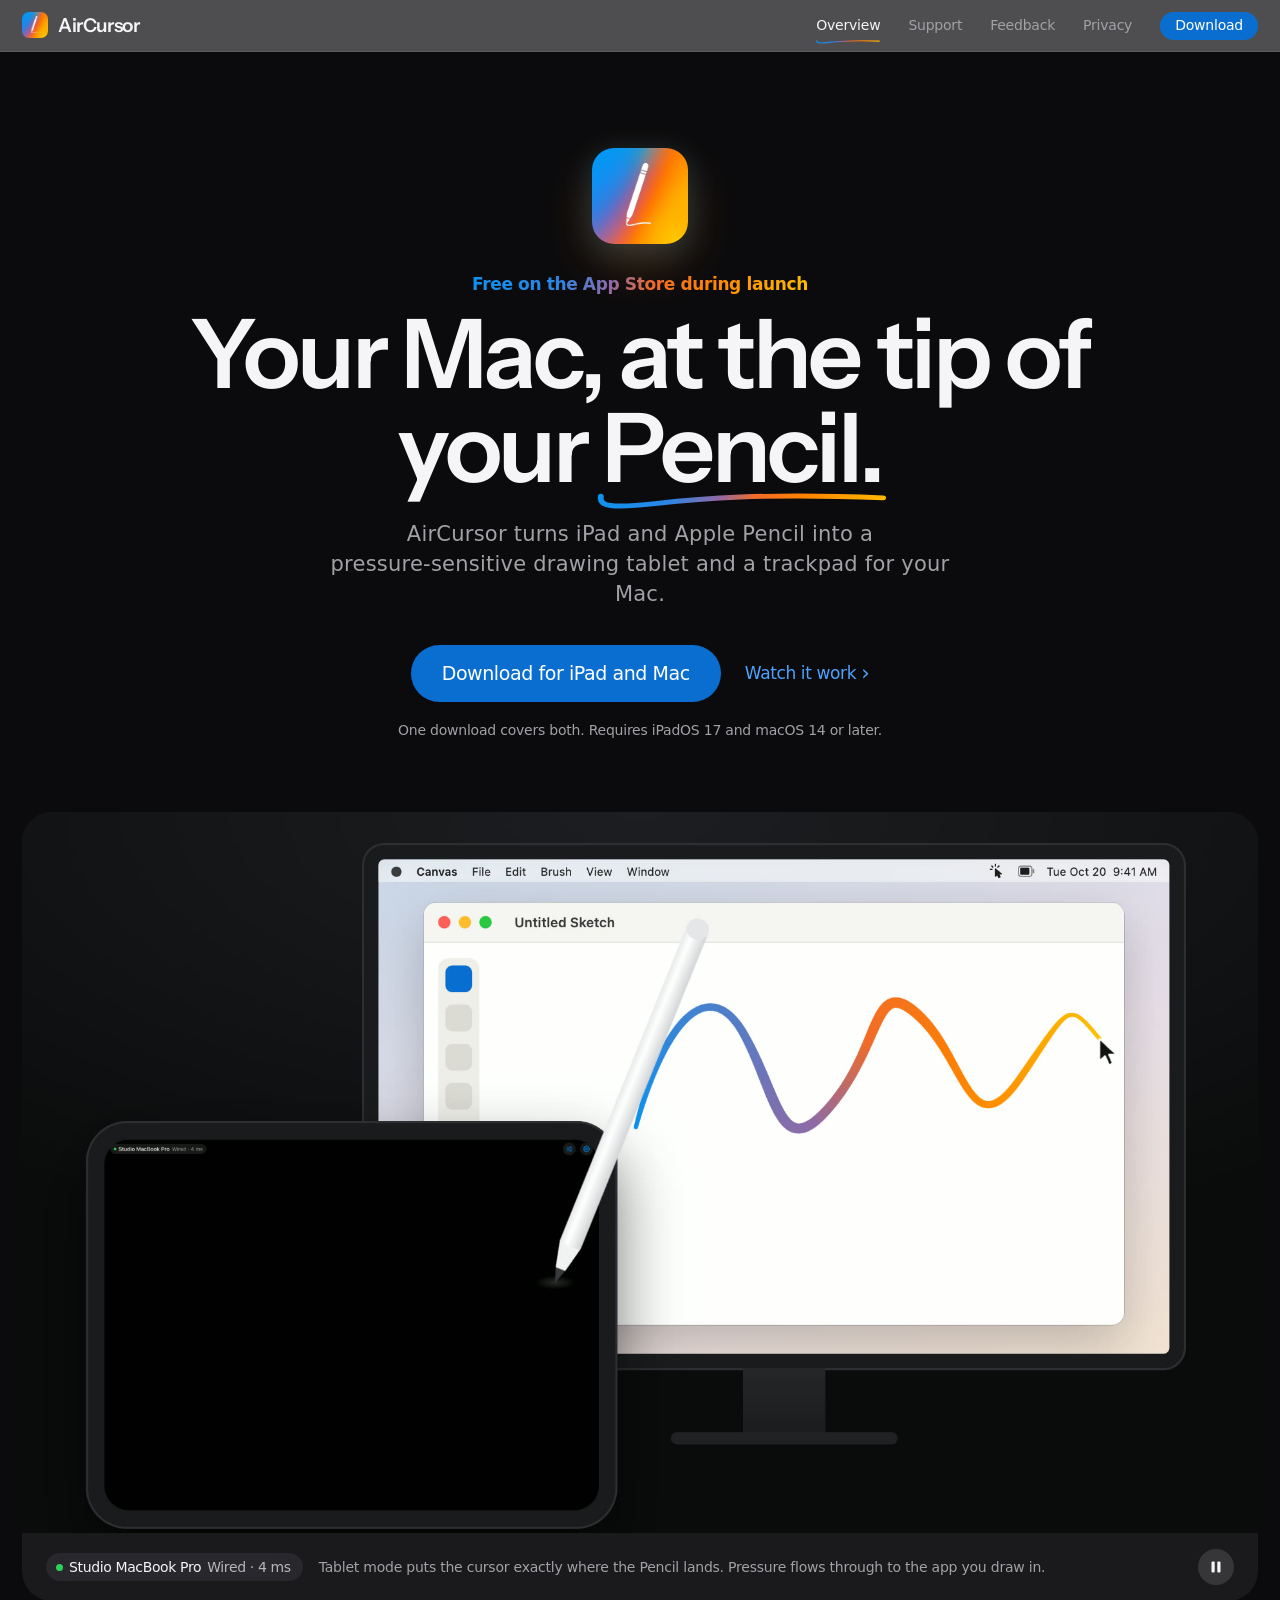
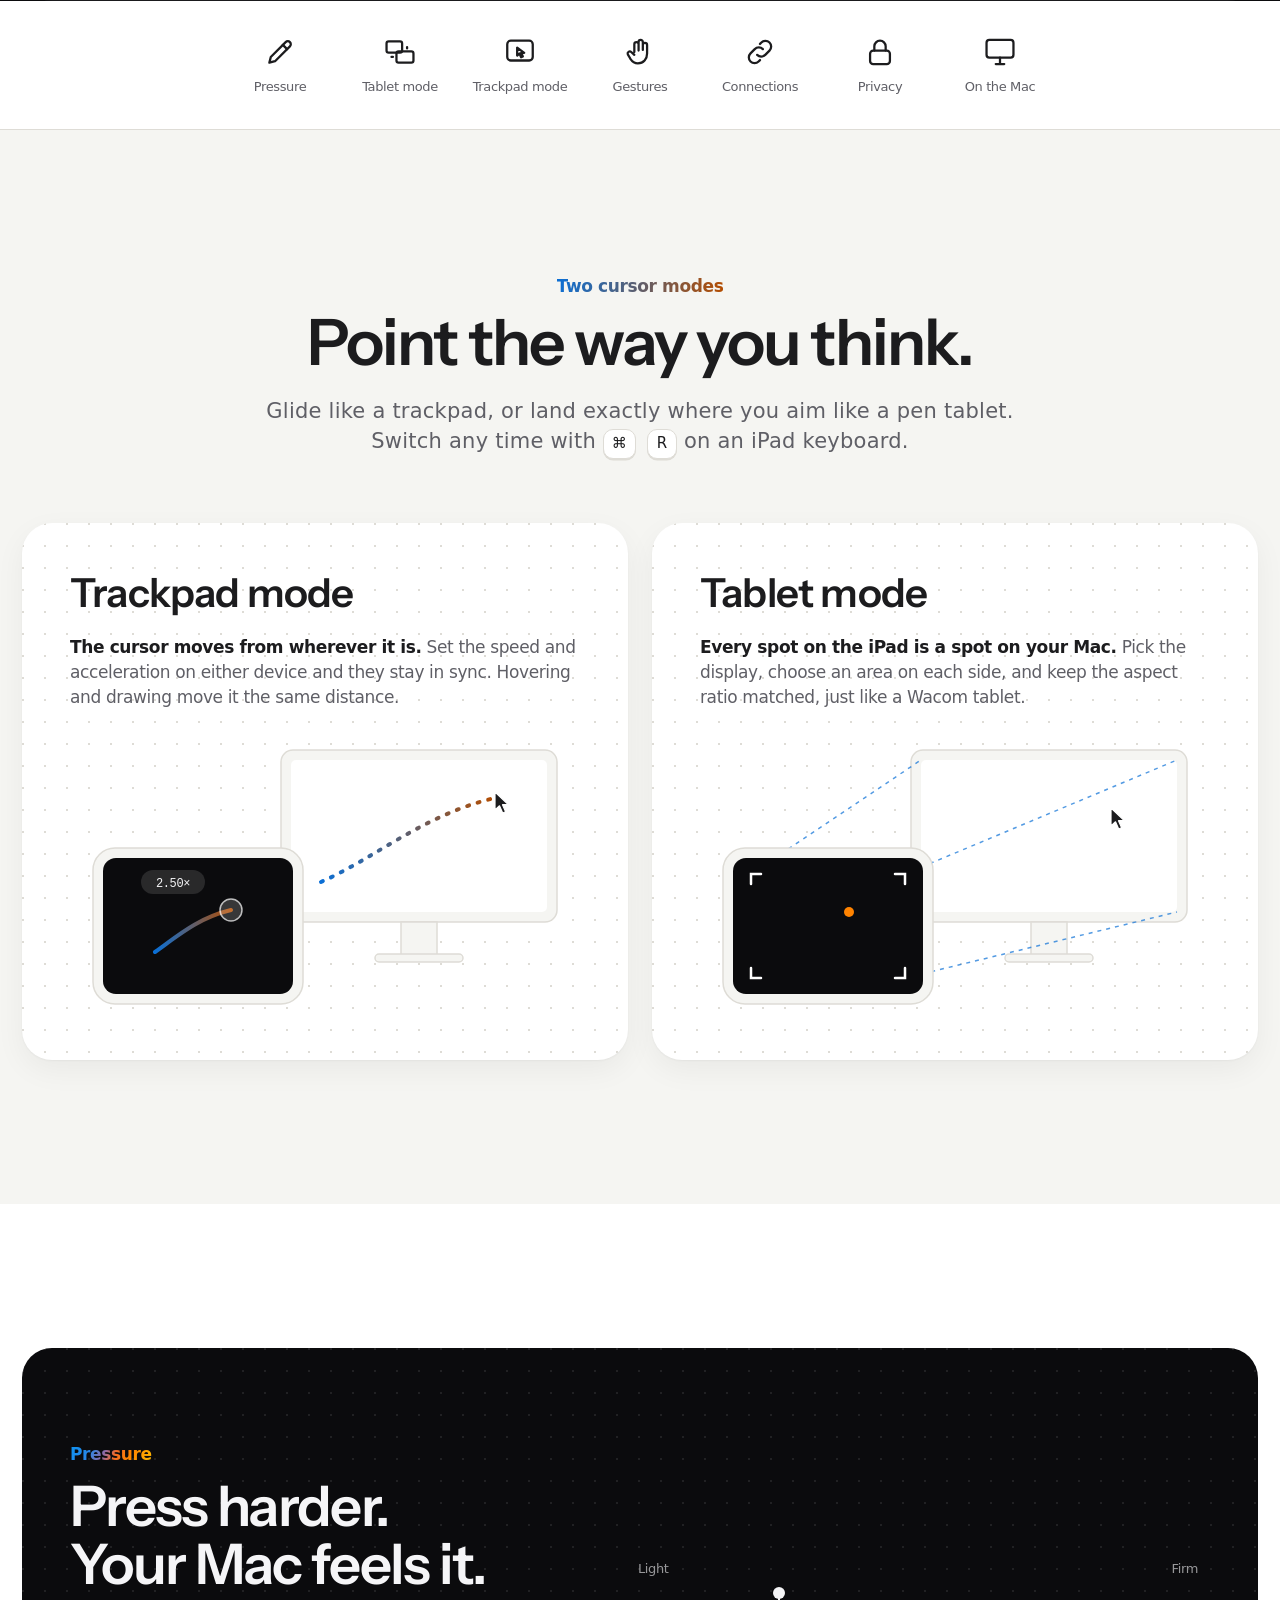
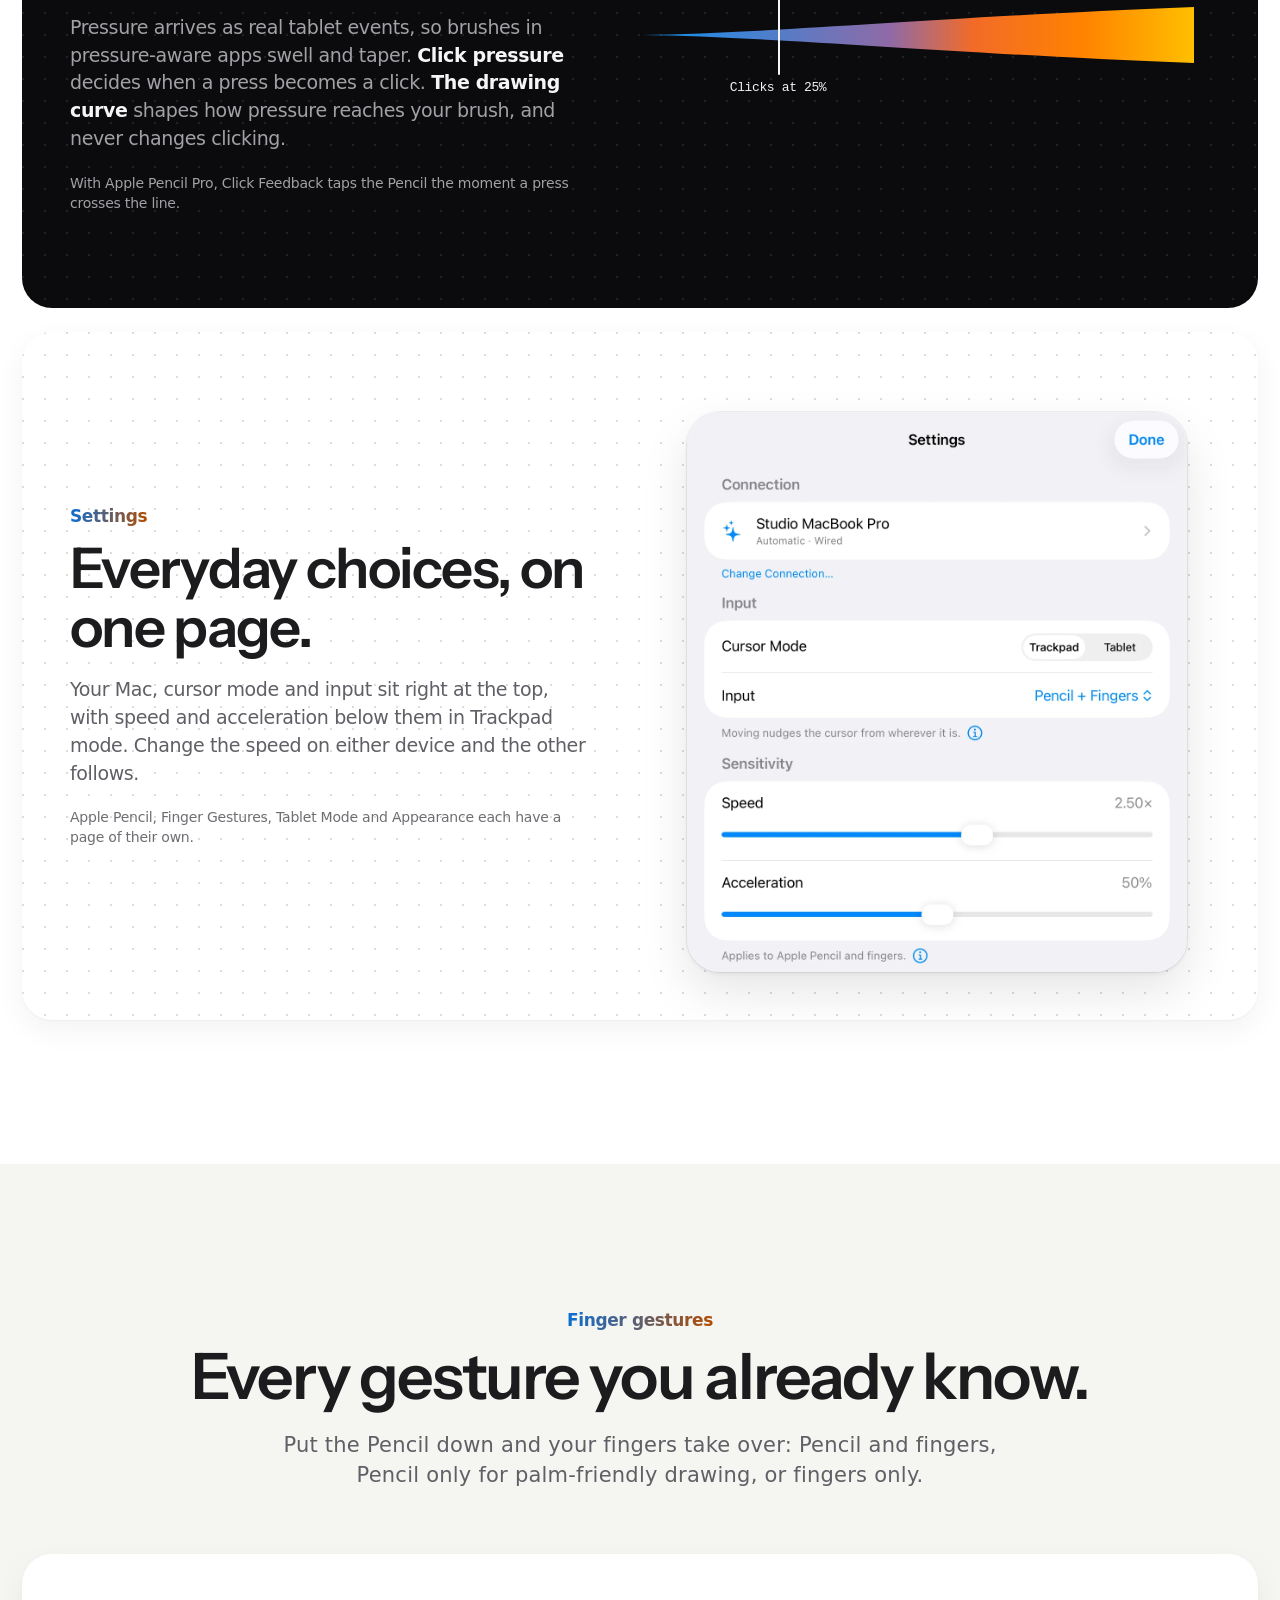
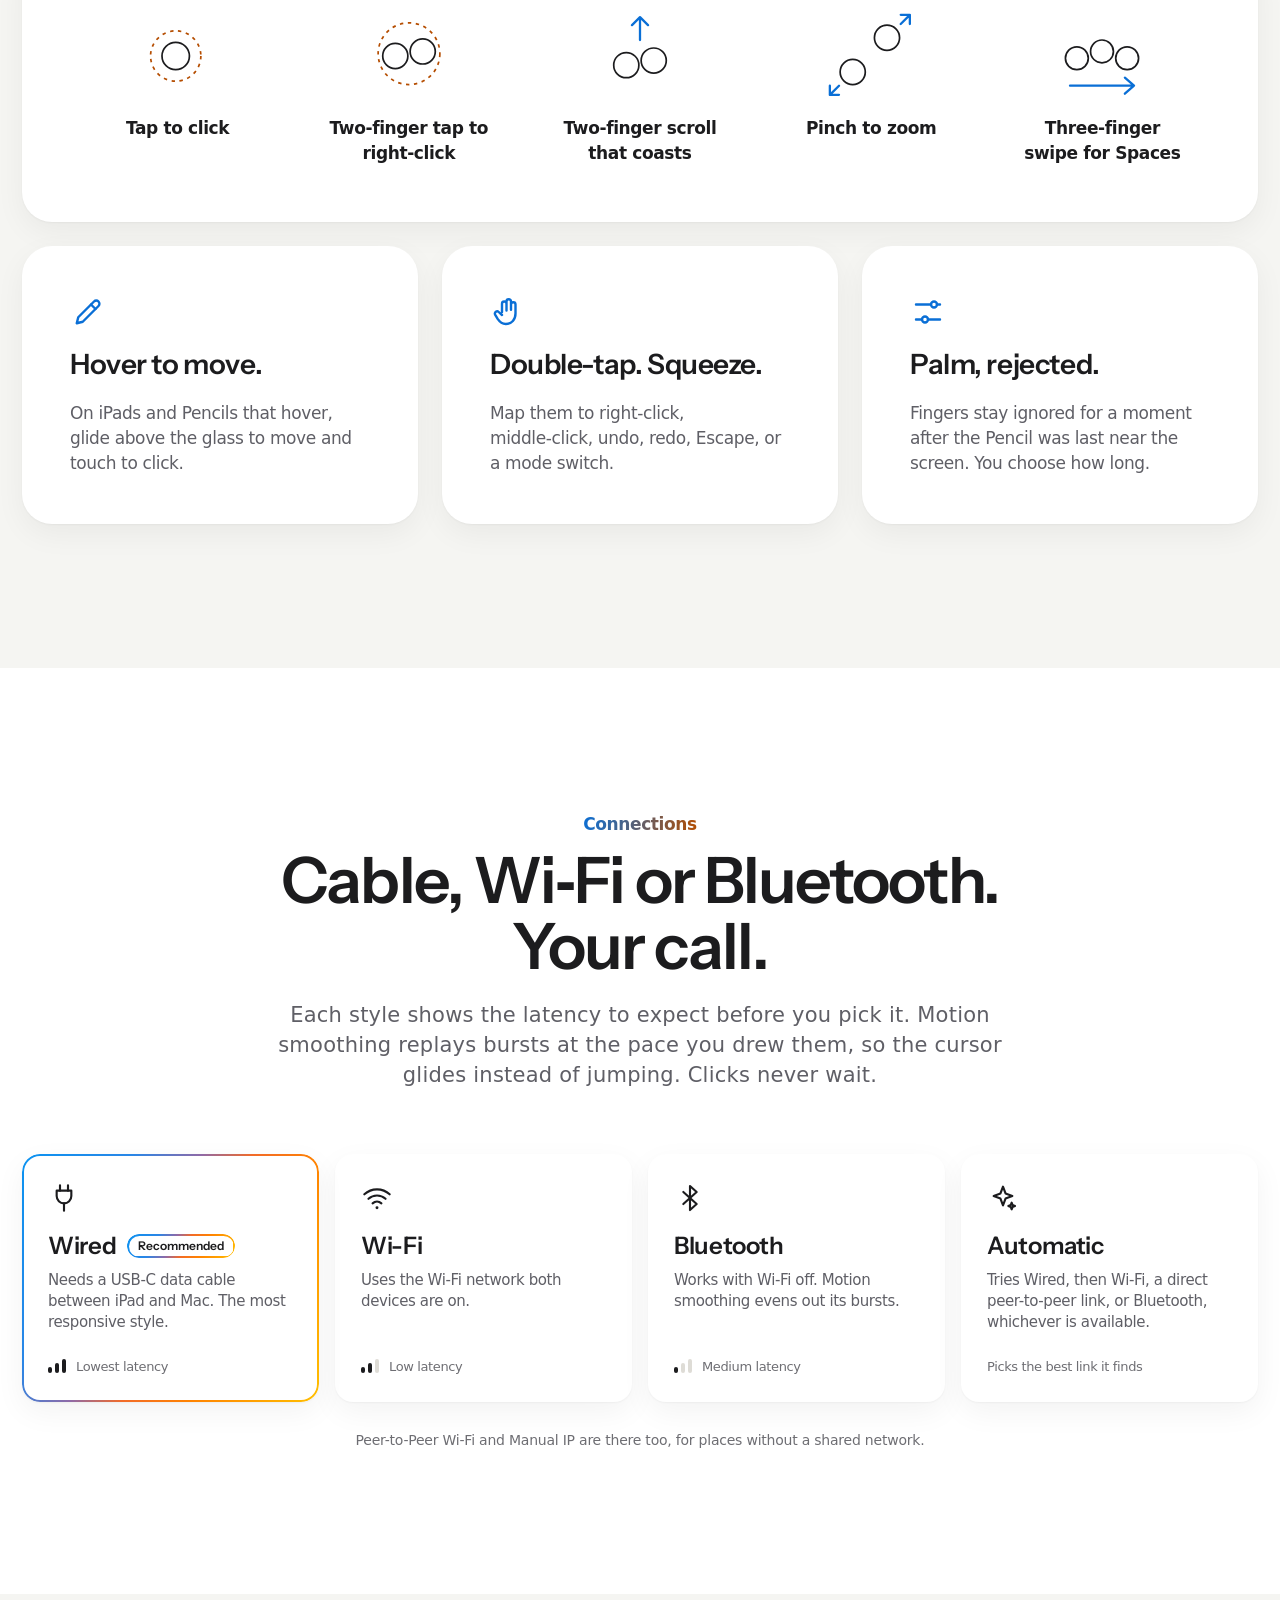
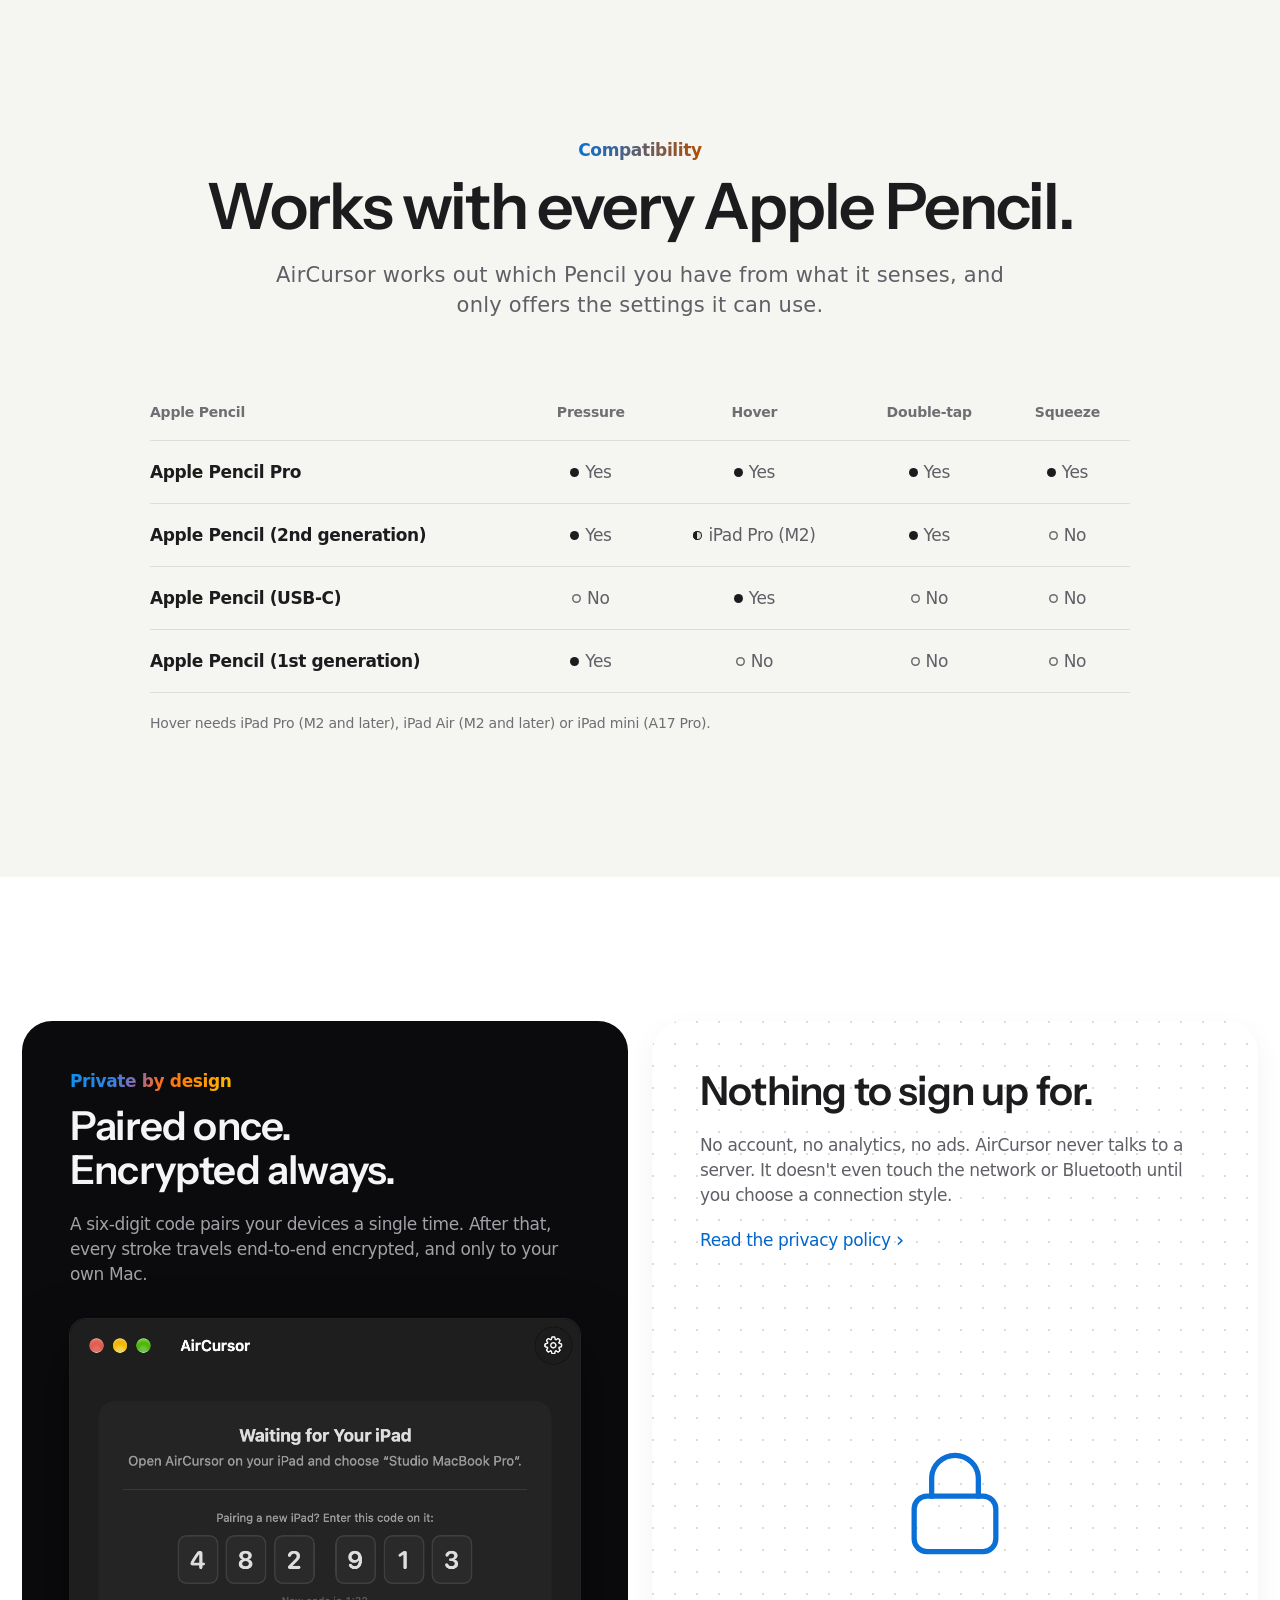
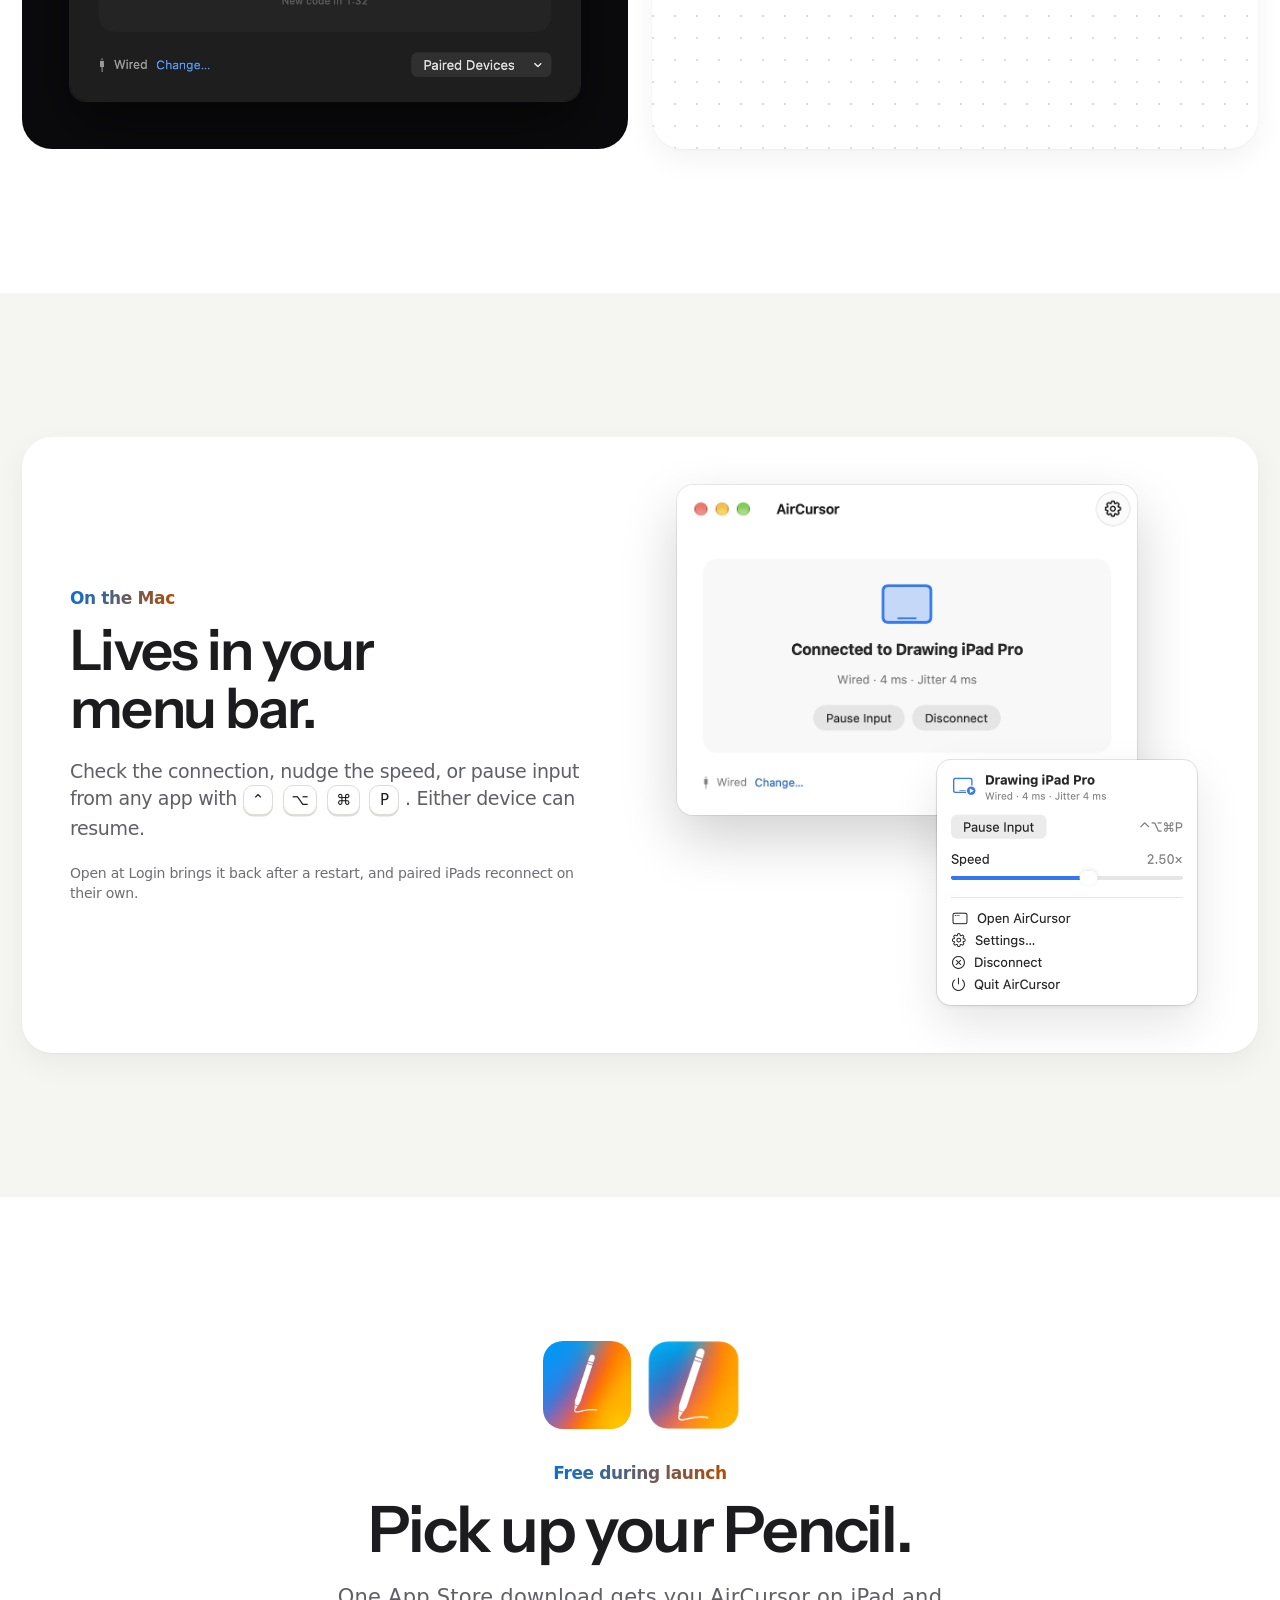
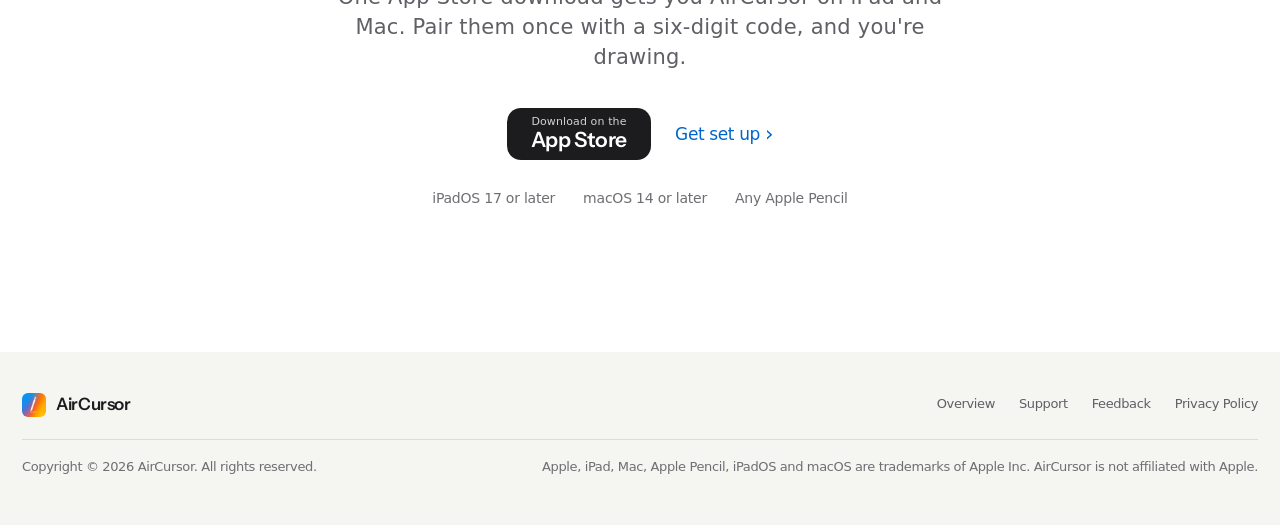
==== commit 9480be9c: "Format html" ====
--- a/index.html
+++ b/index.html
@@ -1,390 +1,757 @@
 <!doctype html>
 <html lang="en">
-<head>
-  <meta charset="utf-8">
-  <meta name="viewport" content="width=device-width, initial-scale=1">
-  <title>AirCursor: Your Mac, at the tip of your Pencil</title>
-  <meta name="description" content="AirCursor turns iPad and Apple Pencil into a pressure-sensitive drawing tablet and a trackpad for your Mac.">
-  <meta property="og:title" content="AirCursor">
-  <meta property="og:description" content="Turn iPad and Apple Pencil into a drawing tablet and trackpad for your Mac.">
-  <meta property="og:type" content="website">
-  <meta property="og:url" content="https://aircursor.app/">
-  <meta property="og:image" content="https://aircursor.app/assets/img/og-image.jpg">
-  <meta property="og:image:width" content="1200">
-  <meta property="og:image:height" content="630">
-  <meta property="og:image:alt" content="AirCursor on an iPad in front of a Mac: the Pencil's stroke appears on the Mac's screen.">
-  <meta name="twitter:card" content="summary_large_image">
-  <meta name="theme-color" content="#0b0b0d">
-  <link rel="icon" type="image/png" href="assets/img/favicon.png">
-  <link rel="apple-touch-icon" href="assets/img/apple-touch-icon.png">
-  <link rel="preconnect" href="https://fonts.googleapis.com">
-  <link rel="preconnect" href="https://fonts.gstatic.com" crossorigin>
-  <link rel="stylesheet" href="https://fonts.googleapis.com/css2?family=Instrument+Sans:wght@400..700&display=swap">
-  <link rel="stylesheet" href="assets/css/tokens.css">
-  <link rel="stylesheet" href="assets/css/site.css">
-  <script src="assets/js/site.js" defer></script>
-</head>
-<body class="ac-page">
-  <a class="ac-skip" href="#main">Skip to content</a>
-
-  <header class="ac-nav ac-nav--stage">
-    <div class="ac-nav__inner">
-      <button class="ac-nav__menu" type="button" aria-label="Open menu" aria-expanded="false" aria-controls="site-links">
-        <svg class="ac-icon" aria-hidden="true"><use href="assets/img/icons.svg#menu"></use></svg>
-      </button>
-      <a class="ac-nav__brand" href="./"><img src="assets/img/aircursor-icon-ipad.png" alt="">AirCursor</a>
-      <nav class="ac-nav__links" id="site-links" aria-label="Site">
-        <a href="./" aria-current="page">Overview</a>
-        <a href="support/">Support</a>
-        <a href="feedback/">Feedback</a>
-        <a href="privacy/">Privacy</a>
+  <head>
+    <meta charset="utf-8" />
+    <meta name="viewport" content="width=device-width, initial-scale=1" />
+    <title>AirCursor: Your Mac, at the tip of your Pencil</title>
+    <meta
+      name="description"
+      content="AirCursor turns iPad and Apple Pencil into a pressure-sensitive drawing tablet and a trackpad for your Mac."
+    />
+    <meta property="og:title" content="AirCursor" />
+    <meta
+      property="og:description"
+      content="Turn iPad and Apple Pencil into a drawing tablet and trackpad for your Mac."
+    />
+    <meta property="og:type" content="website" />
+    <meta property="og:url" content="https://aircursor.app/" />
+    <meta property="og:image" content="https://aircursor.app/assets/img/og-image.jpg" />
+    <meta property="og:image:width" content="1200" />
+    <meta property="og:image:height" content="630" />
+    <meta
+      property="og:image:alt"
+      content="AirCursor on an iPad in front of a Mac: the Pencil's stroke appears on the Mac's screen."
+    />
+    <meta name="twitter:card" content="summary_large_image" />
+    <meta name="theme-color" content="#0b0b0d" />
+    <link rel="icon" type="image/png" href="assets/img/favicon.png" />
+    <link rel="apple-touch-icon" href="assets/img/apple-touch-icon.png" />
+    <link rel="preconnect" href="https://fonts.googleapis.com" />
+    <link rel="preconnect" href="https://fonts.gstatic.com" crossorigin />
+    <link
+      rel="stylesheet"
+      href="https://fonts.googleapis.com/css2?family=Instrument+Sans:wght@400..700&display=swap"
+    />
+    <link rel="stylesheet" href="assets/css/tokens.css" />
+    <link rel="stylesheet" href="assets/css/site.css" />
+    <script src="assets/js/site.js" defer></script>
+  </head>
+  <body class="ac-page">
+    <a class="ac-skip" href="#main">Skip to content</a>
+
+    <header class="ac-nav ac-nav--stage">
+      <div class="ac-nav__inner">
+        <button
+          class="ac-nav__menu"
+          type="button"
+          aria-label="Open menu"
+          aria-expanded="false"
+          aria-controls="site-links"
+        >
+          <svg class="ac-icon" aria-hidden="true"><use href="assets/img/icons.svg#menu"></use></svg>
+        </button>
+        <a class="ac-nav__brand" href="./">
+          <img src="assets/img/aircursor-icon-ipad.png" alt="" />
+          AirCursor
+        </a>
+        <nav class="ac-nav__links" id="site-links" aria-label="Site">
+          <a href="./" aria-current="page">Overview</a>
+          <a href="support/">Support</a>
+          <a href="feedback/">Feedback</a>
+          <a href="privacy/">Privacy</a>
+        </nav>
+        <a class="ac-btn ac-btn--primary ac-btn--sm" href="https://apps.apple.com/app/id0000000000">
+          Download
+        </a>
+      </div>
+    </header>
+
+    <main id="main">
+      <section class="ac-stage ac-hero">
+        <div class="ac-hero__glow" aria-hidden="true"></div>
+        <div class="ac-wrap">
+          <img class="ac-hero__icon" src="assets/img/aircursor-icon-ipad.png" alt="" />
+          <p class="ac-eyebrow">Free on the App Store during launch</p>
+          <h1 class="ac-hero-type ac-hero__title">
+            Your Mac, at the tip of your
+            <span class="ac-stroke">Pencil.</span>
+          </h1>
+          <p class="ac-lead">
+            AirCursor turns iPad and Apple Pencil into a pressure&#8209;sensitive drawing tablet and
+            a trackpad for your Mac.
+          </p>
+          <div class="ac-btn-row">
+            <a
+              class="ac-btn ac-btn--primary ac-btn--lg"
+              href="https://apps.apple.com/app/id0000000000"
+            >
+              Download for iPad and Mac
+            </a>
+            <a class="ac-more" href="#demo">Watch it work</a>
+          </div>
+          <p class="ac-caption ac-hero__note">
+            One download covers both. Requires iPadOS 17 and macOS 14 or later.
+          </p>
+        </div>
+
+        <div class="ac-wrap ac-wrap--wide ac-hero__demo" id="demo">
+          <figure class="ac-demo" data-ac-demo>
+            <div class="ac-demo__canvas">
+              <video
+                src="assets/video/aircursor-demo.mp4"
+                poster="assets/video/aircursor-demo.jpg"
+                autoplay
+                muted
+                loop
+                playsinline
+                preload="auto"
+                aria-label="An Apple Pencil draws a wave on an iPad running AirCursor in Tablet mode. On the Mac display behind it, the cursor draws the same wave at the same spot, thicker where the Pencil presses harder."
+              ></video>
+            </div>
+            <figcaption class="ac-demo__bar">
+              <span class="ac-pill ac-pill--good">
+                Studio MacBook Pro
+                <span class="ac-pill__detail">Wired · 4 ms</span>
+              </span>
+              <p class="ac-caption">
+                Tablet mode puts the cursor exactly where the Pencil lands. Pressure flows through
+                to the app you draw in.
+              </p>
+              <button
+                class="ac-demo__toggle"
+                type="button"
+                aria-label="Pause animation"
+                aria-pressed="false"
+              >
+                <svg viewBox="0 0 14 14" aria-hidden="true">
+                  <rect x="2.5" y="1.5" width="3.2" height="11" rx="1" fill="currentColor" />
+                  <rect x="8.3" y="1.5" width="3.2" height="11" rx="1" fill="currentColor" />
+                </svg>
+              </button>
+            </figcaption>
+          </figure>
+        </div>
+      </section>
+
+      <nav class="ac-chapters" aria-label="Features">
+        <a href="#pressure">
+          <svg class="ac-icon" aria-hidden="true">
+            <use href="assets/img/icons.svg#pencil"></use>
+          </svg>
+          <span>Pressure</span>
+        </a>
+        <a href="#modes">
+          <svg class="ac-icon" aria-hidden="true">
+            <use href="assets/img/icons.svg#tablet"></use>
+          </svg>
+          <span>Tablet mode</span>
+        </a>
+        <a href="#modes">
+          <svg class="ac-icon" aria-hidden="true">
+            <use href="assets/img/icons.svg#trackpad"></use>
+          </svg>
+          <span>Trackpad mode</span>
+        </a>
+        <a href="#gestures">
+          <svg class="ac-icon" aria-hidden="true"><use href="assets/img/icons.svg#hand"></use></svg>
+          <span>Gestures</span>
+        </a>
+        <a href="#connect">
+          <svg class="ac-icon" aria-hidden="true"><use href="assets/img/icons.svg#link"></use></svg>
+          <span>Connections</span>
+        </a>
+        <a href="#private">
+          <svg class="ac-icon" aria-hidden="true"><use href="assets/img/icons.svg#lock"></use></svg>
+          <span>Privacy</span>
+        </a>
+        <a href="#mac">
+          <svg class="ac-icon" aria-hidden="true"><use href="assets/img/icons.svg#mac"></use></svg>
+          <span>On the Mac</span>
+        </a>
       </nav>
-      <a class="ac-btn ac-btn--primary ac-btn--sm" href="https://apps.apple.com/app/id0000000000">Download</a>
-    </div>
-  </header>
-
-  <main id="main">
-    <section class="ac-stage ac-hero">
-      <div class="ac-hero__glow" aria-hidden="true"></div>
-      <div class="ac-wrap">
-        <img class="ac-hero__icon" src="assets/img/aircursor-icon-ipad.png" alt="">
-        <p class="ac-eyebrow">Free on the App Store during launch</p>
-        <h1 class="ac-hero-type ac-hero__title">Your Mac, at the tip of your <span class="ac-stroke">Pencil.</span></h1>
-        <p class="ac-lead">AirCursor turns iPad and Apple Pencil into a pressure&#8209;sensitive drawing tablet and a trackpad for your Mac.</p>
-        <div class="ac-btn-row">
-          <a class="ac-btn ac-btn--primary ac-btn--lg" href="https://apps.apple.com/app/id0000000000">Download for iPad and Mac</a>
-          <a class="ac-more" href="#demo">Watch it work</a>
-        </div>
-        <p class="ac-caption ac-hero__note">One download covers both. Requires iPadOS 17 and macOS 14 or later.</p>
-      </div>
-
-      <div class="ac-wrap ac-wrap--wide ac-hero__demo" id="demo">
-        <figure class="ac-demo" data-ac-demo>
-          <div class="ac-demo__canvas">
-            <video src="assets/video/aircursor-demo.mp4" poster="assets/video/aircursor-demo.jpg" autoplay muted loop playsinline preload="auto" aria-label="An Apple Pencil draws a wave on an iPad running AirCursor in Tablet mode. On the Mac display behind it, the cursor draws the same wave at the same spot, thicker where the Pencil presses harder."></video>
-          </div>
-          <figcaption class="ac-demo__bar">
-            <span class="ac-pill ac-pill--good">Studio MacBook Pro <span class="ac-pill__detail">Wired · 4 ms</span></span>
-            <p class="ac-caption">Tablet mode puts the cursor exactly where the Pencil lands. Pressure flows through to the app you draw in.</p>
-            <button class="ac-demo__toggle" type="button" aria-label="Pause animation" aria-pressed="false">
-              <svg viewBox="0 0 14 14" aria-hidden="true"><rect x="2.5" y="1.5" width="3.2" height="11" rx="1" fill="currentColor"/><rect x="8.3" y="1.5" width="3.2" height="11" rx="1" fill="currentColor"/></svg>
-            </button>
-          </figcaption>
-        </figure>
-      </div>
-    </section>
-
-    <nav class="ac-chapters" aria-label="Features">
-      <a href="#pressure"><svg class="ac-icon" aria-hidden="true"><use href="assets/img/icons.svg#pencil"></use></svg><span>Pressure</span></a>
-      <a href="#modes"><svg class="ac-icon" aria-hidden="true"><use href="assets/img/icons.svg#tablet"></use></svg><span>Tablet mode</span></a>
-      <a href="#modes"><svg class="ac-icon" aria-hidden="true"><use href="assets/img/icons.svg#trackpad"></use></svg><span>Trackpad mode</span></a>
-      <a href="#gestures"><svg class="ac-icon" aria-hidden="true"><use href="assets/img/icons.svg#hand"></use></svg><span>Gestures</span></a>
-      <a href="#connect"><svg class="ac-icon" aria-hidden="true"><use href="assets/img/icons.svg#link"></use></svg><span>Connections</span></a>
-      <a href="#private"><svg class="ac-icon" aria-hidden="true"><use href="assets/img/icons.svg#lock"></use></svg><span>Privacy</span></a>
-      <a href="#mac"><svg class="ac-icon" aria-hidden="true"><use href="assets/img/icons.svg#mac"></use></svg><span>On the Mac</span></a>
-    </nav>
-
-    <section class="ac-section ac-section--alt" id="modes">
-      <div class="ac-wrap ac-wrap--wide">
-        <div class="ac-section__head">
-          <p class="ac-eyebrow">Two cursor modes</p>
-          <h2 class="ac-headline">Point the way you think.</h2>
-          <p class="ac-lead">Glide like a trackpad, or land exactly where you aim like a pen tablet. Switch any time with <span class="ac-kbd">⌘</span><span class="ac-kbd">R</span> on an iPad keyboard.</p>
-        </div>
-        <div class="ac-tiles">
-          <article class="ac-tile ac-tile--canvas">
-            <div class="ac-tile__text">
-              <h3 class="ac-title">Trackpad mode</h3>
-              <p class="ac-body"><strong>The cursor moves from wherever it is.</strong> Set the speed and acceleration on either device and they stay in sync. Hovering and drawing move it the same distance.</p>
-            </div>
-            <div class="ac-tile__visual">
-              <svg viewBox="0 0 480 270" aria-hidden="true">
-                <defs><linearGradient id="acPadGrad" x1="0" x2="1"><stop offset="0" style="stop-color:var(--stroke-blue)"/><stop offset="1" style="stop-color:var(--stroke-orange)"/></linearGradient></defs>
-                <rect x="196" y="8" width="276" height="172" rx="12" class="v-device"/>
-                <rect x="206" y="18" width="256" height="152" rx="5" class="v-screen"/>
-                <rect x="316" y="180" width="36" height="34" class="v-device"/>
-                <rect x="290" y="212" width="88" height="8" rx="4" class="v-device"/>
-                <rect x="8" y="106" width="210" height="156" rx="22" class="v-device"/>
-                <rect x="18" y="116" width="190" height="136" rx="13" class="v-screen-dark"/>
-                <path d="M70 210 C 90 196, 112 176, 146 168" class="v-trail" stroke="url(#acPadGrad)"/>
-                <circle cx="146" cy="168" r="11" class="v-finger"/>
-                <path d="M236 140 C 290 116, 340 72, 410 56" class="v-trail" stroke="url(#acPadGrad)" stroke-dasharray="2 9"/>
-                <path d="M410 50 L410 68 L414.5 63.8 L417.7 71 L420.6 69.7 L417.5 62.7 L423.5 62.7 Z" class="v-cursor"/>
-                <rect x="56" y="128" width="64" height="24" rx="12" class="v-chip"/>
-                <text x="88" y="144.5" text-anchor="middle" class="v-chip-text">2.50×</text>
-              </svg>
-            </div>
-          </article>
-          <article class="ac-tile ac-tile--canvas">
-            <div class="ac-tile__text">
-              <h3 class="ac-title">Tablet mode</h3>
-              <p class="ac-body"><strong>Every spot on the iPad is a spot on your Mac.</strong> Pick the display, choose an area on each side, and keep the aspect ratio matched, just like a Wacom tablet.</p>
-            </div>
-            <div class="ac-tile__visual">
-              <svg viewBox="0 0 480 270" aria-hidden="true">
-                <rect x="196" y="8" width="276" height="172" rx="12" class="v-device"/>
-                <rect x="206" y="18" width="256" height="152" rx="5" class="v-screen"/>
-                <rect x="316" y="180" width="36" height="34" class="v-device"/>
-                <rect x="290" y="212" width="88" height="8" rx="4" class="v-device"/>
-                <path d="M36 132L206 18M190 132L462 18M190 236L462 170M36 236L206 170" class="v-map"/>
-                <rect x="8" y="106" width="210" height="156" rx="22" class="v-device"/>
-                <rect x="18" y="116" width="190" height="136" rx="13" class="v-screen-dark"/>
-                <path d="M36 142v-10h10M180 132h10v10M190 226v10h-10M46 236h-10v-10" class="v-corner"/>
-                <circle cx="134" cy="170" r="5" class="v-dot"/>
-                <path d="M396 66 L396 84 L400.5 79.8 L403.7 87 L406.6 85.7 L403.5 78.7 L409.5 78.7 Z" class="v-cursor"/>
-              </svg>
-            </div>
-          </article>
-        </div>
-      </div>
-    </section>
-
-    <section class="ac-section" id="pressure">
-      <div class="ac-wrap ac-wrap--wide">
-        <div class="ac-tiles">
-          <article class="ac-tile ac-tile--full ac-tile--stage ac-tile--canvas ac-tile--split">
-            <div class="ac-tile__text">
-              <p class="ac-eyebrow">Pressure</p>
-              <h2 class="ac-headline ac-headline--tile">Press harder.<br>Your Mac feels it.</h2>
-              <p class="ac-body ac-body--lg">Pressure arrives as real tablet events, so brushes in pressure&#8209;aware apps swell and taper. <strong>Click pressure</strong> decides when a press becomes a click. <strong>The drawing curve</strong> shapes how pressure reaches your brush, and never changes clicking.</p>
-              <p class="ac-caption">With Apple Pencil Pro, Click Feedback taps the Pencil the moment a press crosses the line.</p>
-            </div>
-            <div style="color:var(--on-stage)">
-              <div class="ac-pressure" role="img" aria-label="Pressure strip: light contact moves the cursor, pressing past 25% clicks.">
-                <svg class="ac-pressure__wedge" viewBox="0 0 560 64" preserveAspectRatio="none" aria-hidden="true">
+
+      <section class="ac-section ac-section--alt" id="modes">
+        <div class="ac-wrap ac-wrap--wide">
+          <div class="ac-section__head">
+            <p class="ac-eyebrow">Two cursor modes</p>
+            <h2 class="ac-headline">Point the way you think.</h2>
+            <p class="ac-lead">
+              Glide like a trackpad, or land exactly where you aim like a pen tablet. Switch any
+              time with
+              <span class="ac-kbd">⌘</span>
+              <span class="ac-kbd">R</span>
+              on an iPad keyboard.
+            </p>
+          </div>
+          <div class="ac-tiles">
+            <article class="ac-tile ac-tile--canvas">
+              <div class="ac-tile__text">
+                <h3 class="ac-title">Trackpad mode</h3>
+                <p class="ac-body">
+                  <strong>The cursor moves from wherever it is.</strong>
+                  Set the speed and acceleration on either device and they stay in sync. Hovering
+                  and drawing move it the same distance.
+                </p>
+              </div>
+              <div class="ac-tile__visual">
+                <svg viewBox="0 0 480 270" aria-hidden="true">
                   <defs>
-                    <linearGradient id="acWedge" x1="0" x2="1">
-                      <stop offset="0" style="stop-color:var(--brand-blue)"/>
-                      <stop offset=".45" style="stop-color:var(--brand-violet)"/>
-                      <stop offset=".6" style="stop-color:var(--brand-coral)"/>
-                      <stop offset=".8" style="stop-color:var(--brand-orange)"/>
-                      <stop offset="1" style="stop-color:var(--brand-amber)"/>
+                    <linearGradient id="acPadGrad" x1="0" x2="1">
+                      <stop offset="0" style="stop-color: var(--stroke-blue)" />
+                      <stop offset="1" style="stop-color: var(--stroke-orange)" />
                     </linearGradient>
                   </defs>
-                  <path d="M4 32 C 140 30, 300 14, 556 4 L556 60 C 300 50, 140 34, 4 32 Z" fill="url(#acWedge)"/>
+                  <rect x="196" y="8" width="276" height="172" rx="12" class="v-device" />
+                  <rect x="206" y="18" width="256" height="152" rx="5" class="v-screen" />
+                  <rect x="316" y="180" width="36" height="34" class="v-device" />
+                  <rect x="290" y="212" width="88" height="8" rx="4" class="v-device" />
+                  <rect x="8" y="106" width="210" height="156" rx="22" class="v-device" />
+                  <rect x="18" y="116" width="190" height="136" rx="13" class="v-screen-dark" />
+                  <path
+                    d="M70 210 C 90 196, 112 176, 146 168"
+                    class="v-trail"
+                    stroke="url(#acPadGrad)"
+                  />
+                  <circle cx="146" cy="168" r="11" class="v-finger" />
+                  <path
+                    d="M236 140 C 290 116, 340 72, 410 56"
+                    class="v-trail"
+                    stroke="url(#acPadGrad)"
+                    stroke-dasharray="2 9"
+                  />
+                  <path
+                    d="M410 50 L410 68 L414.5 63.8 L417.7 71 L420.6 69.7 L417.5 62.7 L423.5 62.7 Z"
+                    class="v-cursor"
+                  />
+                  <rect x="56" y="128" width="64" height="24" rx="12" class="v-chip" />
+                  <text x="88" y="144.5" text-anchor="middle" class="v-chip-text">2.50×</text>
                 </svg>
-                <span class="ac-pressure__mark" style="left:25%"></span>
-                <span class="ac-pressure__label" style="left:25%">Clicks at 25%</span>
-                <div class="ac-pressure__ends" aria-hidden="true"><span>Light</span><span>Firm</span></div>
-              </div>
-            </div>
-          </article>
-          <article id="settings" class="ac-tile ac-tile--full ac-tile--split ac-tile--split-even ac-tile--canvas">
-            <div class="ac-tile__text">
-              <p class="ac-eyebrow">Settings</p>
-              <h2 class="ac-headline ac-headline--tile">Everyday choices, on one&nbsp;page.</h2>
-              <p class="ac-body ac-body--lg">Your Mac, cursor mode and input sit right at the top, with speed and acceleration below them in Trackpad mode. Change the speed on either device and the other follows.</p>
-              <p class="ac-caption">Apple Pencil, Finger Gestures, Tablet Mode and Appearance each have a page of their own.</p>
-            </div>
-            <div class="ac-tile__visual ac-tile__visual--center">
-              <picture class="ac-shot ac-shot--sheet"><source srcset="assets/img/screens/ipad-settings-dark.webp" media="(prefers-color-scheme: dark)"><img src="assets/img/screens/ipad-settings-light.webp" alt="AirCursor Settings on iPad: connected to Studio MacBook Pro over Wired, Cursor Mode set to Trackpad, Input set to Pencil and Fingers, Speed 2.50× and Acceleration 50%." width="580" height="650" loading="lazy"></picture>
-            </div>
-          </article>
+              </div>
+            </article>
+            <article class="ac-tile ac-tile--canvas">
+              <div class="ac-tile__text">
+                <h3 class="ac-title">Tablet mode</h3>
+                <p class="ac-body">
+                  <strong>Every spot on the iPad is a spot on your Mac.</strong>
+                  Pick the display, choose an area on each side, and keep the aspect ratio matched,
+                  just like a Wacom tablet.
+                </p>
+              </div>
+              <div class="ac-tile__visual">
+                <svg viewBox="0 0 480 270" aria-hidden="true">
+                  <rect x="196" y="8" width="276" height="172" rx="12" class="v-device" />
+                  <rect x="206" y="18" width="256" height="152" rx="5" class="v-screen" />
+                  <rect x="316" y="180" width="36" height="34" class="v-device" />
+                  <rect x="290" y="212" width="88" height="8" rx="4" class="v-device" />
+                  <path
+                    d="M36 132L206 18M190 132L462 18M190 236L462 170M36 236L206 170"
+                    class="v-map"
+                  />
+                  <rect x="8" y="106" width="210" height="156" rx="22" class="v-device" />
+                  <rect x="18" y="116" width="190" height="136" rx="13" class="v-screen-dark" />
+                  <path
+                    d="M36 142v-10h10M180 132h10v10M190 226v10h-10M46 236h-10v-10"
+                    class="v-corner"
+                  />
+                  <circle cx="134" cy="170" r="5" class="v-dot" />
+                  <path
+                    d="M396 66 L396 84 L400.5 79.8 L403.7 87 L406.6 85.7 L403.5 78.7 L409.5 78.7 Z"
+                    class="v-cursor"
+                  />
+                </svg>
+              </div>
+            </article>
+          </div>
+        </div>
+      </section>
+
+      <section class="ac-section" id="pressure">
+        <div class="ac-wrap ac-wrap--wide">
+          <div class="ac-tiles">
+            <article class="ac-tile ac-tile--full ac-tile--stage ac-tile--canvas ac-tile--split">
+              <div class="ac-tile__text">
+                <p class="ac-eyebrow">Pressure</p>
+                <h2 class="ac-headline ac-headline--tile">
+                  Press harder.
+                  <br />
+                  Your Mac feels it.
+                </h2>
+                <p class="ac-body ac-body--lg">
+                  Pressure arrives as real tablet events, so brushes in pressure&#8209;aware apps
+                  swell and taper.
+                  <strong>Click pressure</strong>
+                  decides when a press becomes a click.
+                  <strong>The drawing curve</strong>
+                  shapes how pressure reaches your brush, and never changes clicking.
+                </p>
+                <p class="ac-caption">
+                  With Apple Pencil Pro, Click Feedback taps the Pencil the moment a press crosses
+                  the line.
+                </p>
+              </div>
+              <div style="color: var(--on-stage)">
+                <div
+                  class="ac-pressure"
+                  role="img"
+                  aria-label="Pressure strip: light contact moves the cursor, pressing past 25% clicks."
+                >
+                  <svg
+                    class="ac-pressure__wedge"
+                    viewBox="0 0 560 64"
+                    preserveAspectRatio="none"
+                    aria-hidden="true"
+                  >
+                    <defs>
+                      <linearGradient id="acWedge" x1="0" x2="1">
+                        <stop offset="0" style="stop-color: var(--brand-blue)" />
+                        <stop offset=".45" style="stop-color: var(--brand-violet)" />
+                        <stop offset=".6" style="stop-color: var(--brand-coral)" />
+                        <stop offset=".8" style="stop-color: var(--brand-orange)" />
+                        <stop offset="1" style="stop-color: var(--brand-amber)" />
+                      </linearGradient>
+                    </defs>
+                    <path
+                      d="M4 32 C 140 30, 300 14, 556 4 L556 60 C 300 50, 140 34, 4 32 Z"
+                      fill="url(#acWedge)"
+                    />
+                  </svg>
+                  <span class="ac-pressure__mark" style="left: 25%"></span>
+                  <span class="ac-pressure__label" style="left: 25%">Clicks at 25%</span>
+                  <div class="ac-pressure__ends" aria-hidden="true">
+                    <span>Light</span>
+                    <span>Firm</span>
+                  </div>
+                </div>
+              </div>
+            </article>
+            <article
+              id="settings"
+              class="ac-tile ac-tile--full ac-tile--split ac-tile--split-even ac-tile--canvas"
+            >
+              <div class="ac-tile__text">
+                <p class="ac-eyebrow">Settings</p>
+                <h2 class="ac-headline ac-headline--tile">Everyday choices, on one&nbsp;page.</h2>
+                <p class="ac-body ac-body--lg">
+                  Your Mac, cursor mode and input sit right at the top, with speed and acceleration
+                  below them in Trackpad mode. Change the speed on either device and the other
+                  follows.
+                </p>
+                <p class="ac-caption">
+                  Apple Pencil, Finger Gestures, Tablet Mode and Appearance each have a page of
+                  their own.
+                </p>
+              </div>
+              <div class="ac-tile__visual ac-tile__visual--center">
+                <picture class="ac-shot ac-shot--sheet">
+                  <source
+                    srcset="assets/img/screens/ipad-settings-dark.webp"
+                    media="(prefers-color-scheme: dark)"
+                  />
+                  <img
+                    src="assets/img/screens/ipad-settings-light.webp"
+                    alt="AirCursor Settings on iPad: connected to Studio MacBook Pro over Wired, Cursor Mode set to Trackpad, Input set to Pencil and Fingers, Speed 2.50× and Acceleration 50%."
+                    width="580"
+                    height="650"
+                    loading="lazy"
+                  />
+                </picture>
+              </div>
+            </article>
+          </div>
+        </div>
+      </section>
+
+      <section class="ac-section ac-section--alt" id="gestures">
+        <div class="ac-wrap ac-wrap--wide">
+          <div class="ac-section__head">
+            <p class="ac-eyebrow">Finger gestures</p>
+            <h2 class="ac-headline">Every gesture you already know.</h2>
+            <p class="ac-lead">
+              Put the Pencil down and your fingers take over: Pencil and fingers, Pencil only for
+              palm&#8209;friendly drawing, or fingers only.
+            </p>
+          </div>
+          <div class="ac-tiles">
+            <article class="ac-tile ac-tile--full ac-tile--gestures">
+              <div class="ac-gestures">
+                <div class="ac-gesture">
+                  <svg viewBox="0 0 84 80" aria-hidden="true">
+                    <circle cx="40" cy="40" r="12" class="v-g-finger" />
+                    <circle cx="40" cy="40" r="22" class="v-g-ring" />
+                  </svg>
+                  <p>Tap to click</p>
+                </div>
+                <div class="ac-gesture">
+                  <svg viewBox="0 0 84 80" aria-hidden="true">
+                    <circle cx="30" cy="40" r="11" class="v-g-finger" />
+                    <circle cx="54" cy="36" r="11" class="v-g-finger" />
+                    <circle cx="42" cy="38" r="27" class="v-g-ring" />
+                  </svg>
+                  <p>Two-finger tap to right&#8209;click</p>
+                </div>
+                <div class="ac-gesture">
+                  <svg viewBox="0 0 84 80" aria-hidden="true">
+                    <circle cx="30" cy="48" r="11" class="v-g-finger" />
+                    <circle cx="54" cy="44" r="11" class="v-g-finger" />
+                    <path d="M42 26V6M35 13l7-7 7 7" class="v-g-arrow" />
+                  </svg>
+                  <p>Two-finger scroll that coasts</p>
+                </div>
+                <div class="ac-gesture">
+                  <svg viewBox="0 0 84 80" aria-hidden="true">
+                    <circle cx="26" cy="54" r="11" class="v-g-finger" />
+                    <circle cx="56" cy="24" r="11" class="v-g-finger" />
+                    <path d="M14 66l-8 8M6 66v8h8M68 12l8-8M76 12V4h-8" class="v-g-arrow" />
+                  </svg>
+                  <p>Pinch to zoom</p>
+                </div>
+                <div class="ac-gesture">
+                  <svg viewBox="0 0 84 80" aria-hidden="true">
+                    <circle cx="20" cy="42" r="10" class="v-g-finger" />
+                    <circle cx="42" cy="36" r="10" class="v-g-finger" />
+                    <circle cx="64" cy="42" r="10" class="v-g-finger" />
+                    <path d="M14 66h56M62 59l8 7-8 7" class="v-g-arrow" />
+                  </svg>
+                  <p>Three-finger swipe for Spaces</p>
+                </div>
+              </div>
+            </article>
+            <article class="ac-tile ac-tile--third ac-tile--compact">
+              <div class="ac-tile__text">
+                <svg class="ac-icon ac-tile__icon" aria-hidden="true">
+                  <use href="assets/img/icons.svg#pencil"></use>
+                </svg>
+                <h3 class="ac-subtitle">Hover to move.</h3>
+                <p class="ac-body">
+                  On iPads and Pencils that hover, glide above the glass to move and touch to click.
+                </p>
+              </div>
+            </article>
+            <article class="ac-tile ac-tile--third ac-tile--compact">
+              <div class="ac-tile__text">
+                <svg class="ac-icon ac-tile__icon" aria-hidden="true">
+                  <use href="assets/img/icons.svg#hand"></use>
+                </svg>
+                <h3 class="ac-subtitle">Double-tap. Squeeze.</h3>
+                <p class="ac-body">
+                  Map them to right&#8209;click, middle&#8209;click, undo, redo, Escape, or a mode
+                  switch.
+                </p>
+              </div>
+            </article>
+            <article class="ac-tile ac-tile--third ac-tile--compact">
+              <div class="ac-tile__text">
+                <svg class="ac-icon ac-tile__icon" aria-hidden="true">
+                  <use href="assets/img/icons.svg#sliders"></use>
+                </svg>
+                <h3 class="ac-subtitle">Palm, rejected.</h3>
+                <p class="ac-body">
+                  Fingers stay ignored for a moment after the Pencil was last near the screen. You
+                  choose how long.
+                </p>
+              </div>
+            </article>
+          </div>
+        </div>
+      </section>
+
+      <section class="ac-section" id="connect">
+        <div class="ac-wrap ac-wrap--wide">
+          <div class="ac-section__head">
+            <p class="ac-eyebrow">Connections</p>
+            <h2 class="ac-headline">
+              Cable, Wi&#8209;Fi or Bluetooth.
+              <br />
+              Your call.
+            </h2>
+            <p class="ac-lead">
+              Each style shows the latency to expect before you pick it. Motion smoothing replays
+              bursts at the pace you drew them, so the cursor glides instead of jumping. Clicks
+              never wait.
+            </p>
+          </div>
+          <div class="ac-conns">
+            <article class="ac-conn ac-conn--recommended">
+              <svg class="ac-icon" aria-hidden="true">
+                <use href="assets/img/icons.svg#cable"></use>
+              </svg>
+              <h3>
+                Wired
+                <span
+                  class="ac-badge ac-badge--gradient"
+                  style="vertical-align: 4px; margin-left: 6px"
+                >
+                  Recommended
+                </span>
+              </h3>
+              <p>Needs a USB-C data cable between iPad and Mac. The most responsive style.</p>
+              <div class="ac-conn__foot">
+                <span class="ac-meter" data-level="3" aria-hidden="true">
+                  <i></i>
+                  <i></i>
+                  <i></i>
+                </span>
+                <span>Lowest latency</span>
+              </div>
+            </article>
+            <article class="ac-conn">
+              <svg class="ac-icon" aria-hidden="true">
+                <use href="assets/img/icons.svg#wifi"></use>
+              </svg>
+              <h3>Wi-Fi</h3>
+              <p>Uses the Wi-Fi network both devices are on.</p>
+              <div class="ac-conn__foot">
+                <span class="ac-meter" data-level="2" aria-hidden="true">
+                  <i></i>
+                  <i></i>
+                  <i></i>
+                </span>
+                <span>Low latency</span>
+              </div>
+            </article>
+            <article class="ac-conn">
+              <svg class="ac-icon" aria-hidden="true">
+                <use href="assets/img/icons.svg#bluetooth"></use>
+              </svg>
+              <h3>Bluetooth</h3>
+              <p>Works with Wi-Fi off. Motion smoothing evens out its bursts.</p>
+              <div class="ac-conn__foot">
+                <span class="ac-meter" data-level="1" aria-hidden="true">
+                  <i></i>
+                  <i></i>
+                  <i></i>
+                </span>
+                <span>Medium latency</span>
+              </div>
+            </article>
+            <article class="ac-conn">
+              <svg class="ac-icon" aria-hidden="true">
+                <use href="assets/img/icons.svg#auto"></use>
+              </svg>
+              <h3>Automatic</h3>
+              <p>
+                Tries Wired, then Wi-Fi, a direct peer-to-peer link, or Bluetooth, whichever is
+                available.
+              </p>
+              <div class="ac-conn__foot"><span>Picks the best link it finds</span></div>
+            </article>
+          </div>
+          <p class="ac-caption ac-center-note">
+            Peer-to-Peer Wi&#8209;Fi and Manual IP are there too, for places without a shared
+            network.
+          </p>
+        </div>
+      </section>
+
+      <section class="ac-section ac-section--alt">
+        <div class="ac-wrap">
+          <div class="ac-section__head">
+            <p class="ac-eyebrow">Compatibility</p>
+            <h2 class="ac-headline">Works with every Apple&nbsp;Pencil.</h2>
+            <p class="ac-lead">
+              AirCursor works out which Pencil you have from what it senses, and only offers the
+              settings it can use.
+            </p>
+          </div>
+          <table class="ac-table">
+            <thead>
+              <tr>
+                <th scope="col">Apple Pencil</th>
+                <th scope="col">Pressure</th>
+                <th scope="col">Hover</th>
+                <th scope="col">Double-tap</th>
+                <th scope="col">Squeeze</th>
+              </tr>
+            </thead>
+            <tbody>
+              <tr>
+                <th scope="row">Apple Pencil Pro</th>
+                <td><span class="ac-yes">Yes</span></td>
+                <td><span class="ac-yes">Yes</span></td>
+                <td><span class="ac-yes">Yes</span></td>
+                <td><span class="ac-yes">Yes</span></td>
+              </tr>
+              <tr>
+                <th scope="row">Apple Pencil (2nd generation)</th>
+                <td><span class="ac-yes">Yes</span></td>
+                <td><span class="ac-partial">iPad Pro (M2)</span></td>
+                <td><span class="ac-yes">Yes</span></td>
+                <td><span class="ac-no">No</span></td>
+              </tr>
+              <tr>
+                <th scope="row">Apple Pencil (USB-C)</th>
+                <td><span class="ac-no">No</span></td>
+                <td><span class="ac-yes">Yes</span></td>
+                <td><span class="ac-no">No</span></td>
+                <td><span class="ac-no">No</span></td>
+              </tr>
+              <tr>
+                <th scope="row">Apple Pencil (1st generation)</th>
+                <td><span class="ac-yes">Yes</span></td>
+                <td><span class="ac-no">No</span></td>
+                <td><span class="ac-no">No</span></td>
+                <td><span class="ac-no">No</span></td>
+              </tr>
+            </tbody>
+          </table>
+          <p class="ac-caption" style="margin-top: 20px">
+            Hover needs iPad Pro (M2 and later), iPad Air (M2 and later) or iPad mini (A17 Pro).
+          </p>
+        </div>
+      </section>
+
+      <section class="ac-section" id="private">
+        <div class="ac-wrap ac-wrap--wide">
+          <div class="ac-tiles">
+            <article class="ac-tile ac-tile--stage ac-tile--spread">
+              <div class="ac-tile__text">
+                <p class="ac-eyebrow">Private by design</p>
+                <h3 class="ac-title">
+                  Paired once.
+                  <br />
+                  Encrypted always.
+                </h3>
+                <p class="ac-body">
+                  A six&#8209;digit code pairs your devices a single time. After that, every stroke
+                  travels end&#8209;to&#8209;end encrypted, and only to your own Mac.
+                </p>
+              </div>
+              <div class="ac-tile__visual ac-tile__visual--center">
+                <img
+                  class="ac-shot ac-shot--window"
+                  src="assets/img/screens/mac-waiting-dark.webp"
+                  alt="AirCursor on the Mac, waiting for an iPad and showing the pairing code 482 913."
+                  width="500"
+                  height="374"
+                  loading="lazy"
+                />
+              </div>
+            </article>
+            <article class="ac-tile ac-tile--canvas ac-tile--spread">
+              <div class="ac-tile__text">
+                <h3 class="ac-title">Nothing to sign up for.</h3>
+                <p class="ac-body">
+                  No account, no analytics, no ads. AirCursor never talks to a server. It doesn't
+                  even touch the network or Bluetooth until you choose a connection style.
+                </p>
+                <p><a class="ac-more" href="privacy/">Read the privacy policy</a></p>
+              </div>
+              <div class="ac-tile__visual ac-tile__visual--center">
+                <svg class="ac-icon ac-big-icon" aria-hidden="true">
+                  <use href="assets/img/icons.svg#lock"></use>
+                </svg>
+              </div>
+            </article>
+          </div>
+        </div>
+      </section>
+
+      <section class="ac-section ac-section--alt" id="mac">
+        <div class="ac-wrap ac-wrap--wide">
+          <div class="ac-tiles">
+            <article class="ac-tile ac-tile--full ac-tile--split ac-tile--split-even">
+              <div class="ac-tile__text">
+                <p class="ac-eyebrow">On the Mac</p>
+                <h2 class="ac-headline ac-headline--tile">Lives in your menu&nbsp;bar.</h2>
+                <p class="ac-body ac-body--lg">
+                  Check the connection, nudge the speed, or pause input from any app with
+                  <span class="ac-kbd">⌃</span>
+                  <span class="ac-kbd">⌥</span>
+                  <span class="ac-kbd">⌘</span>
+                  <span class="ac-kbd">P</span>
+                  . Either device can resume.
+                </p>
+                <p class="ac-caption">
+                  Open at Login brings it back after a restart, and paired iPads reconnect on their
+                  own.
+                </p>
+              </div>
+              <div class="ac-shots-mac">
+                <picture class="ac-shot ac-shot--window">
+                  <source
+                    srcset="assets/img/screens/mac-connected-dark.webp"
+                    media="(prefers-color-scheme: dark)"
+                  />
+                  <img
+                    src="assets/img/screens/mac-connected-light.webp"
+                    alt="AirCursor's window on the Mac: Connected to Drawing iPad Pro, Wired, 4 ms, with Pause Input and Disconnect buttons."
+                    width="500"
+                    height="359"
+                    loading="lazy"
+                  />
+                </picture>
+                <div class="ac-shot ac-shot--menu">
+                  <picture>
+                    <source
+                      srcset="assets/img/screens/mac-menu-dark.webp"
+                      media="(prefers-color-scheme: dark)"
+                    />
+                    <img
+                      src="assets/img/screens/mac-menu-light.webp"
+                      alt="AirCursor's menu bar menu: Drawing iPad Pro over Wired, Pause Input with its ⌃⌥⌘P shortcut, a Speed slider at 2.50×, and Open AirCursor, Settings, Disconnect and Quit."
+                      width="260"
+                      height="245"
+                      loading="lazy"
+                    />
+                  </picture>
+                </div>
+              </div>
+            </article>
+          </div>
+        </div>
+      </section>
+
+      <section class="ac-section ac-cta" id="download">
+        <div class="ac-wrap">
+          <div class="ac-cta__icons">
+            <img src="assets/img/aircursor-icon-ipad.png" alt="AirCursor for iPad" />
+            <img src="assets/img/aircursor-icon-mac.png" alt="AirCursor for Mac" />
+          </div>
+          <p class="ac-eyebrow">Free during launch</p>
+          <h2 class="ac-headline">Pick up your Pencil.</h2>
+          <p class="ac-lead">
+            One App Store download gets you AirCursor on iPad and Mac. Pair them once with a
+            six&#8209;digit code, and you're drawing.
+          </p>
+          <div class="ac-btn-row">
+            <!-- Replace with Apple's official "Download on the App Store" badge once the listing is live -->
+            <a class="ac-store" href="https://apps.apple.com/app/id0000000000">
+              <small>Download on the</small>
+              <span>App Store</span>
+            </a>
+            <a class="ac-more" href="support/#start">Get set up</a>
+          </div>
+          <div class="ac-reqs">
+            <span class="ac-caption">iPadOS 17 or later</span>
+            <span class="ac-caption">macOS 14 or later</span>
+            <span class="ac-caption">Any Apple Pencil</span>
+          </div>
+        </div>
+      </section>
+    </main>
+
+    <footer class="ac-footer">
+      <div class="ac-wrap ac-wrap--wide">
+        <div class="ac-footer__top">
+          <div class="ac-footer__brand">
+            <img src="assets/img/aircursor-icon-ipad.png" alt="" />
+            AirCursor
+          </div>
+          <nav class="ac-footer__links" aria-label="Footer">
+            <a href="./">Overview</a>
+            <a href="support/">Support</a>
+            <a href="feedback/">Feedback</a>
+            <a href="privacy/">Privacy Policy</a>
+          </nav>
+        </div>
+        <div class="ac-footer__legal">
+          <p>Copyright © 2026 AirCursor. All rights reserved.</p>
+          <p>
+            Apple, iPad, Mac, Apple Pencil, iPadOS and macOS are trademarks of Apple Inc. AirCursor
+            is not affiliated with Apple.
+          </p>
         </div>
       </div>
-    </section>
-
-    <section class="ac-section ac-section--alt" id="gestures">
-      <div class="ac-wrap ac-wrap--wide">
-        <div class="ac-section__head">
-          <p class="ac-eyebrow">Finger gestures</p>
-          <h2 class="ac-headline">Every gesture you already know.</h2>
-          <p class="ac-lead">Put the Pencil down and your fingers take over: Pencil and fingers, Pencil only for palm&#8209;friendly drawing, or fingers only.</p>
-        </div>
-        <div class="ac-tiles">
-          <article class="ac-tile ac-tile--full ac-tile--gestures">
-            <div class="ac-gestures">
-              <div class="ac-gesture">
-                <svg viewBox="0 0 84 80" aria-hidden="true"><circle cx="40" cy="40" r="12" class="v-g-finger"/><circle cx="40" cy="40" r="22" class="v-g-ring"/></svg>
-                <p>Tap to click</p>
-              </div>
-              <div class="ac-gesture">
-                <svg viewBox="0 0 84 80" aria-hidden="true"><circle cx="30" cy="40" r="11" class="v-g-finger"/><circle cx="54" cy="36" r="11" class="v-g-finger"/><circle cx="42" cy="38" r="27" class="v-g-ring"/></svg>
-                <p>Two-finger tap to right&#8209;click</p>
-              </div>
-              <div class="ac-gesture">
-                <svg viewBox="0 0 84 80" aria-hidden="true"><circle cx="30" cy="48" r="11" class="v-g-finger"/><circle cx="54" cy="44" r="11" class="v-g-finger"/><path d="M42 26V6M35 13l7-7 7 7" class="v-g-arrow"/></svg>
-                <p>Two-finger scroll that coasts</p>
-              </div>
-              <div class="ac-gesture">
-                <svg viewBox="0 0 84 80" aria-hidden="true"><circle cx="26" cy="54" r="11" class="v-g-finger"/><circle cx="56" cy="24" r="11" class="v-g-finger"/><path d="M14 66l-8 8M6 66v8h8M68 12l8-8M76 12V4h-8" class="v-g-arrow"/></svg>
-                <p>Pinch to zoom</p>
-              </div>
-              <div class="ac-gesture">
-                <svg viewBox="0 0 84 80" aria-hidden="true"><circle cx="20" cy="42" r="10" class="v-g-finger"/><circle cx="42" cy="36" r="10" class="v-g-finger"/><circle cx="64" cy="42" r="10" class="v-g-finger"/><path d="M14 66h56M62 59l8 7-8 7" class="v-g-arrow"/></svg>
-                <p>Three-finger swipe for Spaces</p>
-              </div>
-            </div>
-          </article>
-          <article class="ac-tile ac-tile--third ac-tile--compact">
-            <div class="ac-tile__text">
-              <svg class="ac-icon ac-tile__icon" aria-hidden="true"><use href="assets/img/icons.svg#pencil"></use></svg>
-              <h3 class="ac-subtitle">Hover to move.</h3>
-              <p class="ac-body">On iPads and Pencils that hover, glide above the glass to move and touch to click.</p>
-            </div>
-          </article>
-          <article class="ac-tile ac-tile--third ac-tile--compact">
-            <div class="ac-tile__text">
-              <svg class="ac-icon ac-tile__icon" aria-hidden="true"><use href="assets/img/icons.svg#hand"></use></svg>
-              <h3 class="ac-subtitle">Double-tap. Squeeze.</h3>
-              <p class="ac-body">Map them to right&#8209;click, middle&#8209;click, undo, redo, Escape, or a mode switch.</p>
-            </div>
-          </article>
-          <article class="ac-tile ac-tile--third ac-tile--compact">
-            <div class="ac-tile__text">
-              <svg class="ac-icon ac-tile__icon" aria-hidden="true"><use href="assets/img/icons.svg#sliders"></use></svg>
-              <h3 class="ac-subtitle">Palm, rejected.</h3>
-              <p class="ac-body">Fingers stay ignored for a moment after the Pencil was last near the screen. You choose how long.</p>
-            </div>
-          </article>
-        </div>
-      </div>
-    </section>
-
-    <section class="ac-section" id="connect">
-      <div class="ac-wrap ac-wrap--wide">
-        <div class="ac-section__head">
-          <p class="ac-eyebrow">Connections</p>
-          <h2 class="ac-headline">Cable, Wi&#8209;Fi or Bluetooth.<br>Your call.</h2>
-          <p class="ac-lead">Each style shows the latency to expect before you pick it. Motion smoothing replays bursts at the pace you drew them, so the cursor glides instead of jumping. Clicks never wait.</p>
-        </div>
-        <div class="ac-conns">
-          <article class="ac-conn ac-conn--recommended">
-            <svg class="ac-icon" aria-hidden="true"><use href="assets/img/icons.svg#cable"></use></svg>
-            <h3>Wired <span class="ac-badge ac-badge--gradient" style="vertical-align:4px;margin-left:6px">Recommended</span></h3>
-            <p>Needs a USB-C data cable between iPad and Mac. The most responsive style.</p>
-            <div class="ac-conn__foot"><span class="ac-meter" data-level="3" aria-hidden="true"><i></i><i></i><i></i></span><span>Lowest latency</span></div>
-          </article>
-          <article class="ac-conn">
-            <svg class="ac-icon" aria-hidden="true"><use href="assets/img/icons.svg#wifi"></use></svg>
-            <h3>Wi-Fi</h3>
-            <p>Uses the Wi-Fi network both devices are on.</p>
-            <div class="ac-conn__foot"><span class="ac-meter" data-level="2" aria-hidden="true"><i></i><i></i><i></i></span><span>Low latency</span></div>
-          </article>
-          <article class="ac-conn">
-            <svg class="ac-icon" aria-hidden="true"><use href="assets/img/icons.svg#bluetooth"></use></svg>
-            <h3>Bluetooth</h3>
-            <p>Works with Wi-Fi off. Motion smoothing evens out its bursts.</p>
-            <div class="ac-conn__foot"><span class="ac-meter" data-level="1" aria-hidden="true"><i></i><i></i><i></i></span><span>Medium latency</span></div>
-          </article>
-          <article class="ac-conn">
-            <svg class="ac-icon" aria-hidden="true"><use href="assets/img/icons.svg#auto"></use></svg>
-            <h3>Automatic</h3>
-            <p>Tries Wired, then Wi-Fi, a direct peer-to-peer link, or Bluetooth, whichever is available.</p>
-            <div class="ac-conn__foot"><span>Picks the best link it finds</span></div>
-          </article>
-        </div>
-        <p class="ac-caption ac-center-note">Peer-to-Peer Wi&#8209;Fi and Manual IP are there too, for places without a shared network.</p>
-      </div>
-    </section>
-
-    <section class="ac-section ac-section--alt">
-      <div class="ac-wrap">
-        <div class="ac-section__head">
-          <p class="ac-eyebrow">Compatibility</p>
-          <h2 class="ac-headline">Works with every Apple&nbsp;Pencil.</h2>
-          <p class="ac-lead">AirCursor works out which Pencil you have from what it senses, and only offers the settings it can use.</p>
-        </div>
-        <table class="ac-table">
-          <thead>
-            <tr><th scope="col">Apple Pencil</th><th scope="col">Pressure</th><th scope="col">Hover</th><th scope="col">Double-tap</th><th scope="col">Squeeze</th></tr>
-          </thead>
-          <tbody>
-            <tr><th scope="row">Apple Pencil Pro</th><td><span class="ac-yes">Yes</span></td><td><span class="ac-yes">Yes</span></td><td><span class="ac-yes">Yes</span></td><td><span class="ac-yes">Yes</span></td></tr>
-            <tr><th scope="row">Apple Pencil (2nd generation)</th><td><span class="ac-yes">Yes</span></td><td><span class="ac-partial">iPad Pro (M2)</span></td><td><span class="ac-yes">Yes</span></td><td><span class="ac-no">No</span></td></tr>
-            <tr><th scope="row">Apple Pencil (USB-C)</th><td><span class="ac-no">No</span></td><td><span class="ac-yes">Yes</span></td><td><span class="ac-no">No</span></td><td><span class="ac-no">No</span></td></tr>
-            <tr><th scope="row">Apple Pencil (1st generation)</th><td><span class="ac-yes">Yes</span></td><td><span class="ac-no">No</span></td><td><span class="ac-no">No</span></td><td><span class="ac-no">No</span></td></tr>
-          </tbody>
-        </table>
-        <p class="ac-caption" style="margin-top:20px">Hover needs iPad Pro (M2 and later), iPad Air (M2 and later) or iPad mini (A17 Pro).</p>
-      </div>
-    </section>
-
-    <section class="ac-section" id="private">
-      <div class="ac-wrap ac-wrap--wide">
-        <div class="ac-tiles">
-          <article class="ac-tile ac-tile--stage ac-tile--spread">
-            <div class="ac-tile__text">
-              <p class="ac-eyebrow">Private by design</p>
-              <h3 class="ac-title">Paired once.<br>Encrypted always.</h3>
-              <p class="ac-body">A six&#8209;digit code pairs your devices a single time. After that, every stroke travels end&#8209;to&#8209;end encrypted, and only to your own Mac.</p>
-            </div>
-            <div class="ac-tile__visual ac-tile__visual--center">
-              <img class="ac-shot ac-shot--window" src="assets/img/screens/mac-waiting-dark.webp" alt="AirCursor on the Mac, waiting for an iPad and showing the pairing code 482 913." width="500" height="374" loading="lazy">
-            </div>
-          </article>
-          <article class="ac-tile ac-tile--canvas ac-tile--spread">
-            <div class="ac-tile__text">
-              <h3 class="ac-title">Nothing to sign up for.</h3>
-              <p class="ac-body">No account, no analytics, no ads. AirCursor never talks to a server. It doesn't even touch the network or Bluetooth until you choose a connection style.</p>
-              <p><a class="ac-more" href="privacy/">Read the privacy policy</a></p>
-            </div>
-            <div class="ac-tile__visual ac-tile__visual--center">
-              <svg class="ac-icon ac-big-icon" aria-hidden="true"><use href="assets/img/icons.svg#lock"></use></svg>
-            </div>
-          </article>
-        </div>
-      </div>
-    </section>
-
-    <section class="ac-section ac-section--alt" id="mac">
-      <div class="ac-wrap ac-wrap--wide">
-        <div class="ac-tiles">
-          <article class="ac-tile ac-tile--full ac-tile--split ac-tile--split-even">
-            <div class="ac-tile__text">
-              <p class="ac-eyebrow">On the Mac</p>
-              <h2 class="ac-headline ac-headline--tile">Lives in your menu&nbsp;bar.</h2>
-              <p class="ac-body ac-body--lg">Check the connection, nudge the speed, or pause input from any app with <span class="ac-kbd">⌃</span><span class="ac-kbd">⌥</span><span class="ac-kbd">⌘</span><span class="ac-kbd">P</span>. Either device can resume.</p>
-              <p class="ac-caption">Open at Login brings it back after a restart, and paired iPads reconnect on their own.</p>
-            </div>
-            <div class="ac-shots-mac">
-              <picture class="ac-shot ac-shot--window"><source srcset="assets/img/screens/mac-connected-dark.webp" media="(prefers-color-scheme: dark)"><img src="assets/img/screens/mac-connected-light.webp" alt="AirCursor's window on the Mac: Connected to Drawing iPad Pro, Wired, 4 ms, with Pause Input and Disconnect buttons." width="500" height="359" loading="lazy"></picture>
-              <div class="ac-shot ac-shot--menu"><picture><source srcset="assets/img/screens/mac-menu-dark.webp" media="(prefers-color-scheme: dark)"><img src="assets/img/screens/mac-menu-light.webp" alt="AirCursor's menu bar menu: Drawing iPad Pro over Wired, Pause Input with its ⌃⌥⌘P shortcut, a Speed slider at 2.50×, and Open AirCursor, Settings, Disconnect and Quit." width="260" height="245" loading="lazy"></picture></div>
-            </div>
-          </article>
-        </div>
-      </div>
-    </section>
-
-    <section class="ac-section ac-cta" id="download">
-      <div class="ac-wrap">
-        <div class="ac-cta__icons">
-          <img src="assets/img/aircursor-icon-ipad.png" alt="AirCursor for iPad">
-          <img src="assets/img/aircursor-icon-mac.png" alt="AirCursor for Mac">
-        </div>
-        <p class="ac-eyebrow">Free during launch</p>
-        <h2 class="ac-headline">Pick up your Pencil.</h2>
-        <p class="ac-lead">One App Store download gets you AirCursor on iPad and Mac. Pair them once with a six&#8209;digit code, and you're drawing.</p>
-        <div class="ac-btn-row">
-          <!-- Replace with Apple's official "Download on the App Store" badge once the listing is live -->
-          <a class="ac-store" href="https://apps.apple.com/app/id0000000000"><small>Download on the</small><span>App Store</span></a>
-          <a class="ac-more" href="support/#start">Get set up</a>
-        </div>
-        <div class="ac-reqs">
-          <span class="ac-caption">iPadOS 17 or later</span>
-          <span class="ac-caption">macOS 14 or later</span>
-          <span class="ac-caption">Any Apple Pencil</span>
-        </div>
-      </div>
-    </section>
-  </main>
-
-  <footer class="ac-footer">
-    <div class="ac-wrap ac-wrap--wide">
-      <div class="ac-footer__top">
-        <div class="ac-footer__brand"><img src="assets/img/aircursor-icon-ipad.png" alt="">AirCursor</div>
-        <nav class="ac-footer__links" aria-label="Footer">
-          <a href="./">Overview</a>
-          <a href="support/">Support</a>
-          <a href="feedback/">Feedback</a>
-          <a href="privacy/">Privacy Policy</a>
-        </nav>
-      </div>
-      <div class="ac-footer__legal">
-        <p>Copyright © 2026 AirCursor. All rights reserved.</p>
-        <p>Apple, iPad, Mac, Apple Pencil, iPadOS and macOS are trademarks of Apple Inc. AirCursor is not affiliated with Apple.</p>
-      </div>
-    </div>
-  </footer>
-</body>
+    </footer>
+  </body>
 </html>
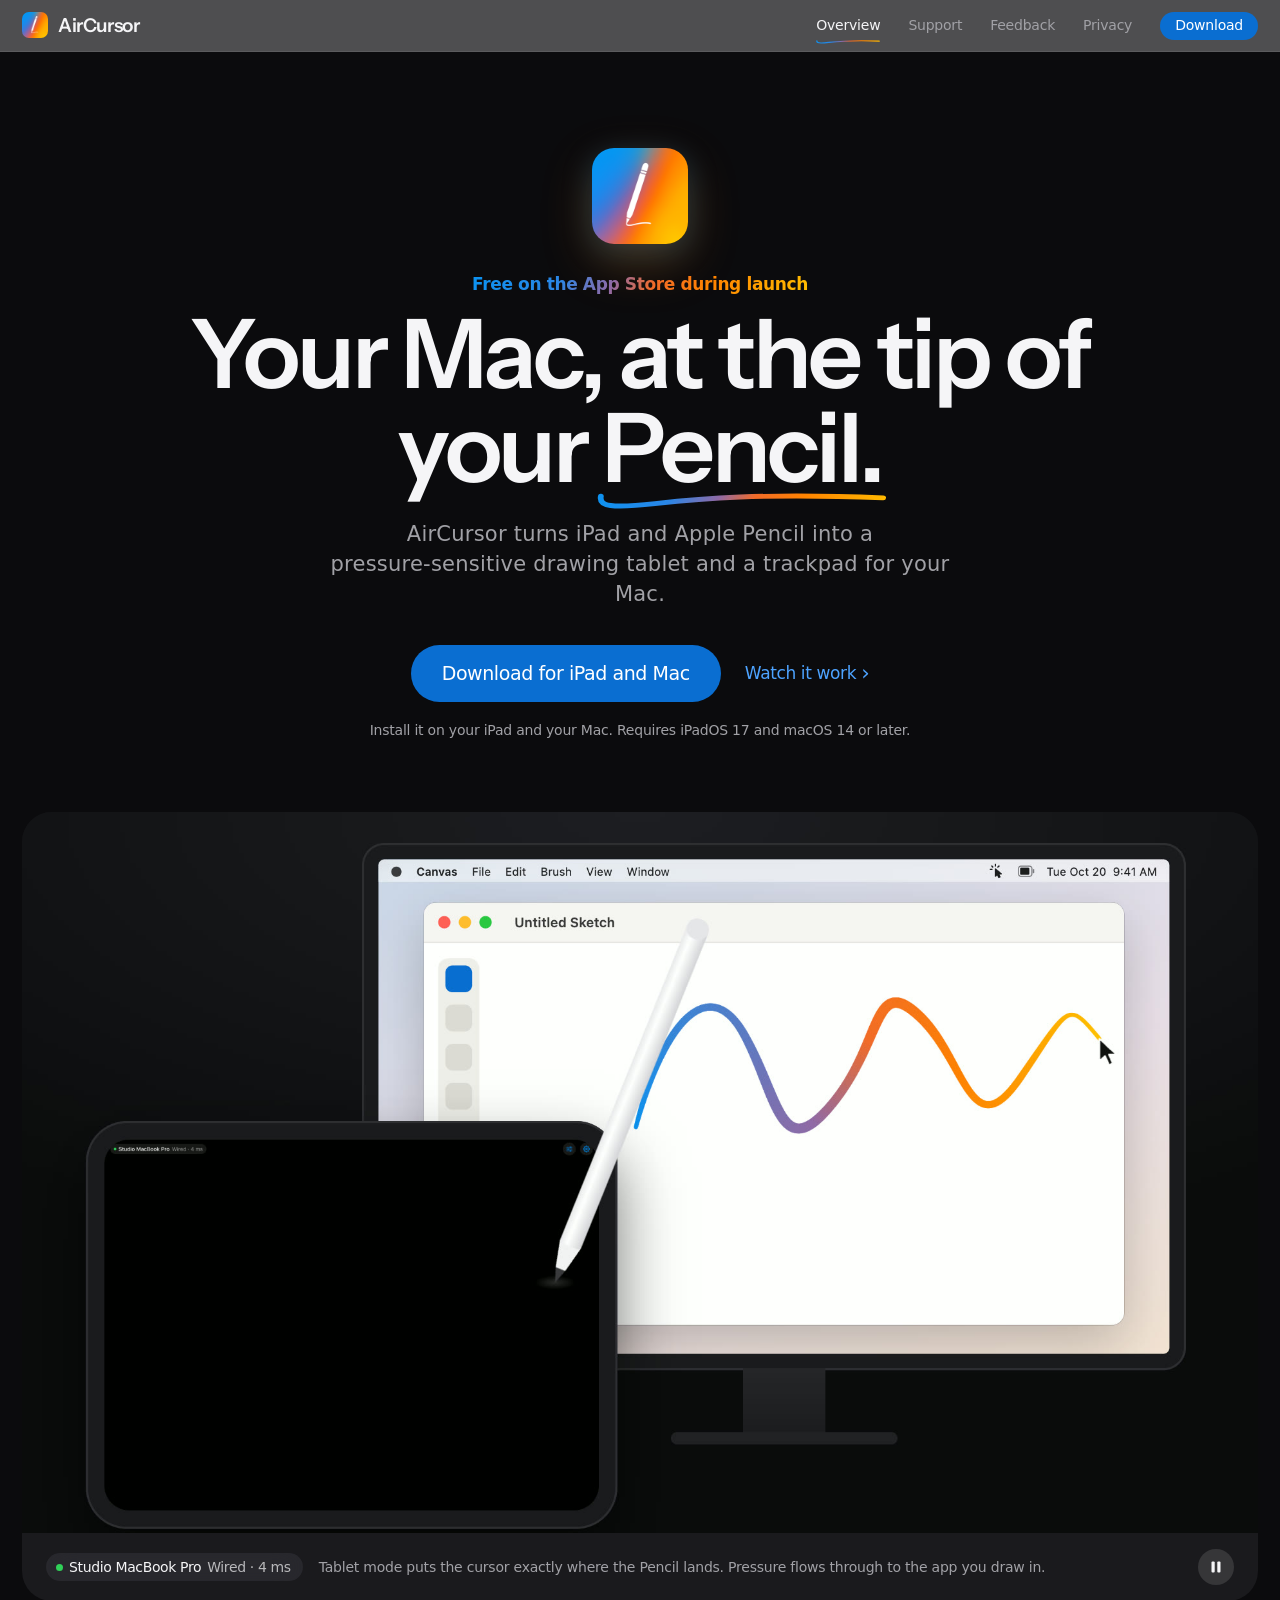
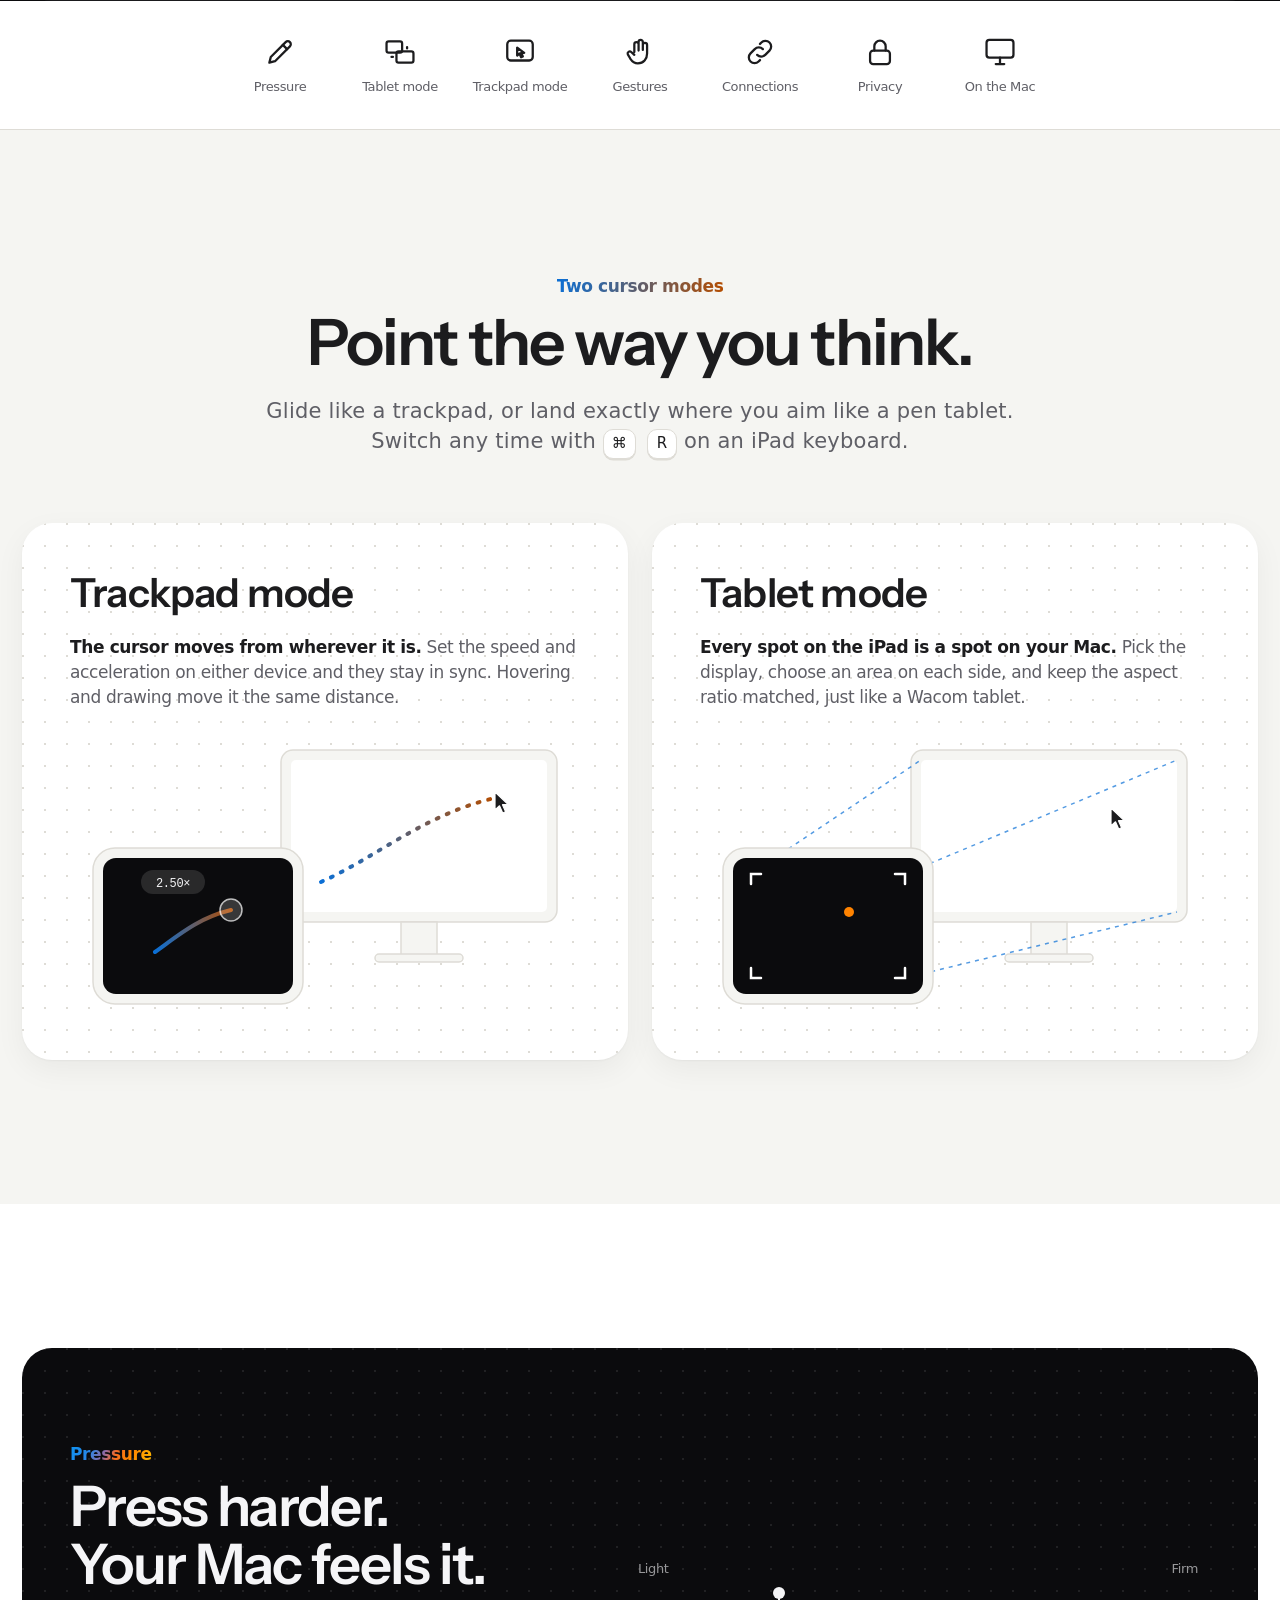
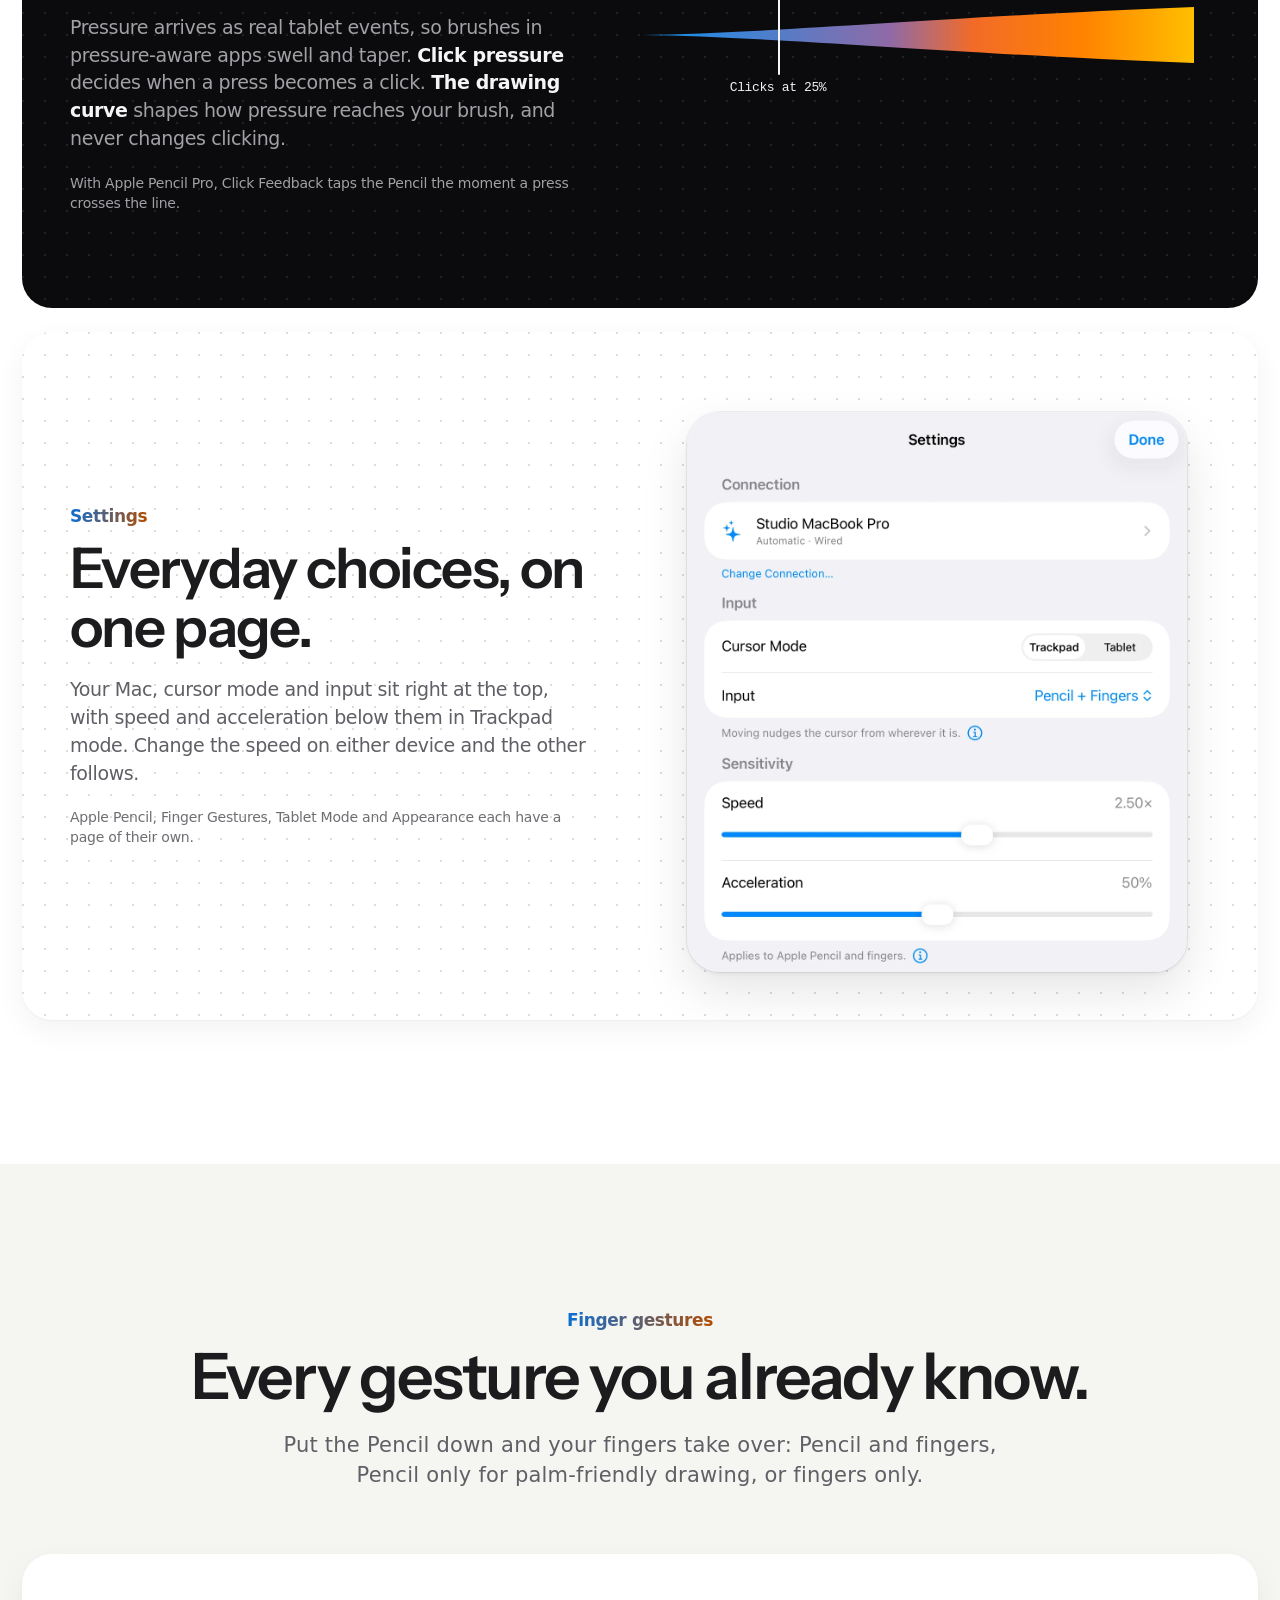
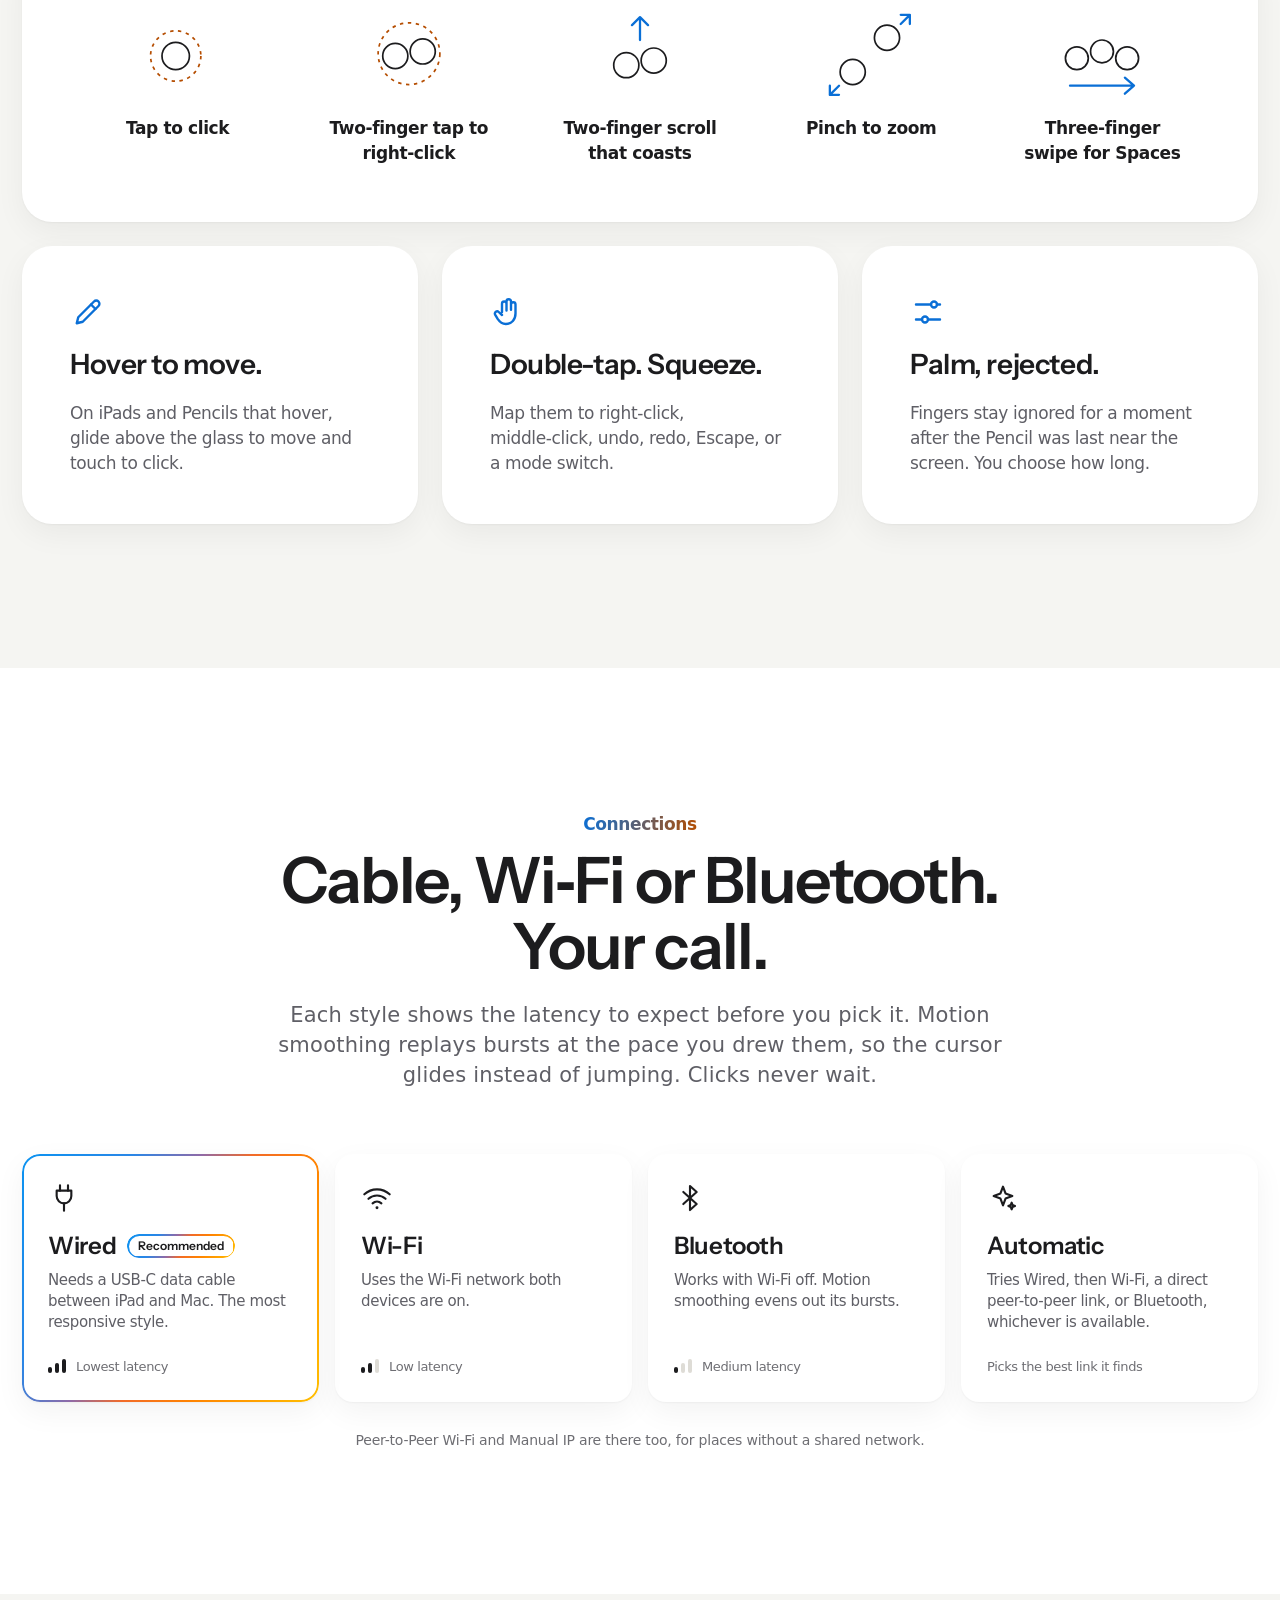
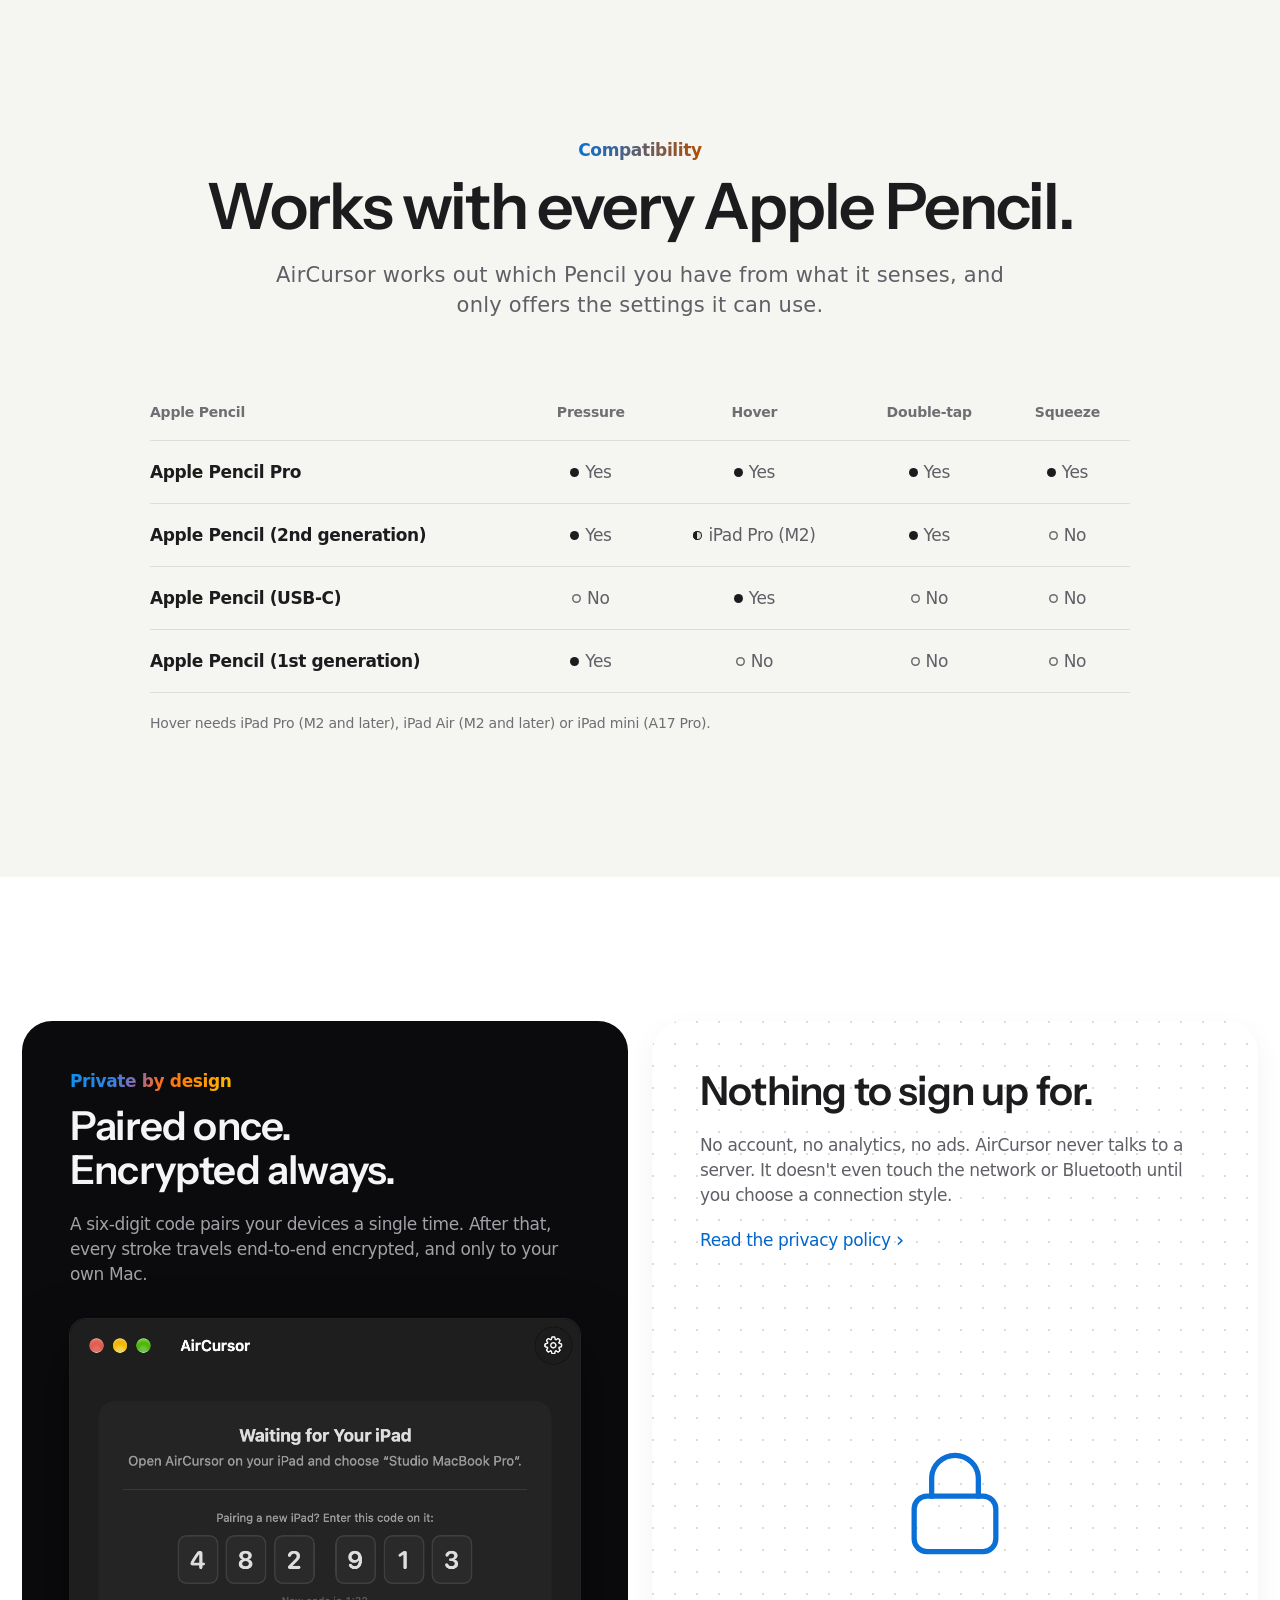
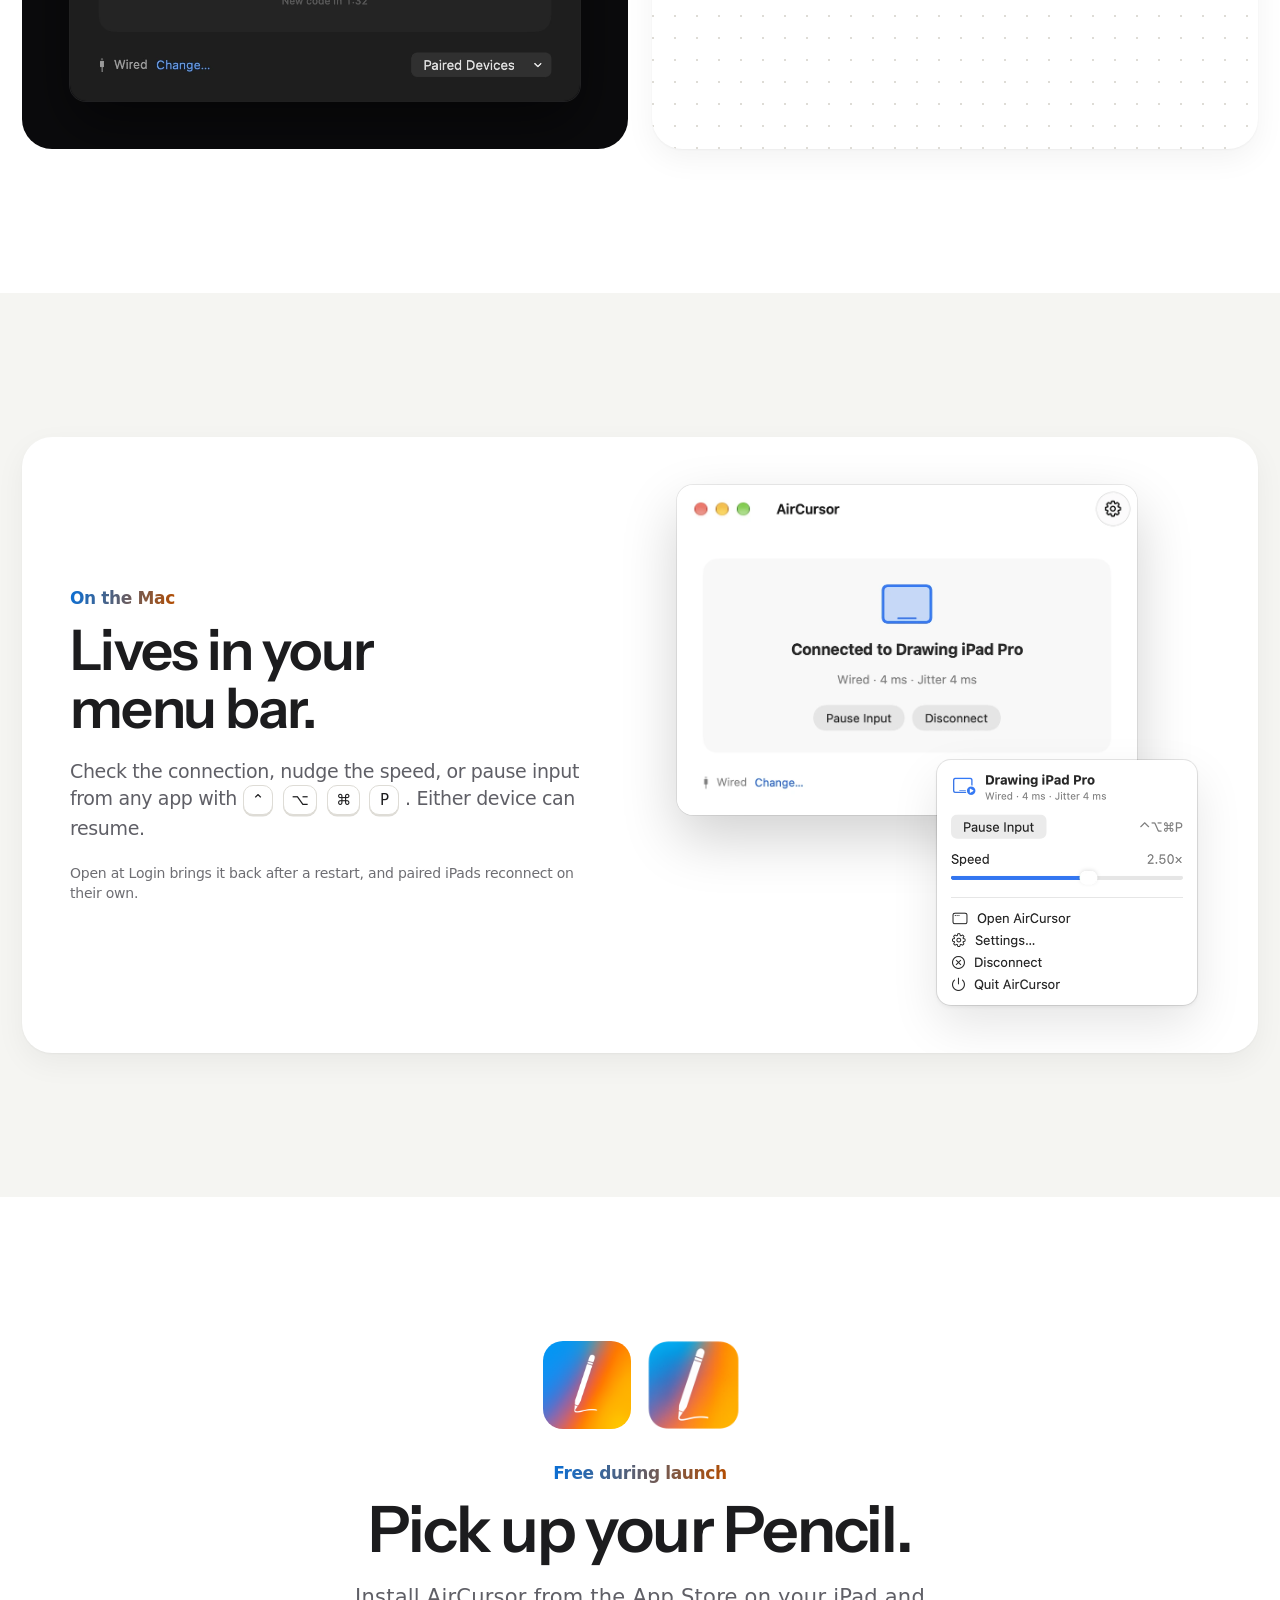
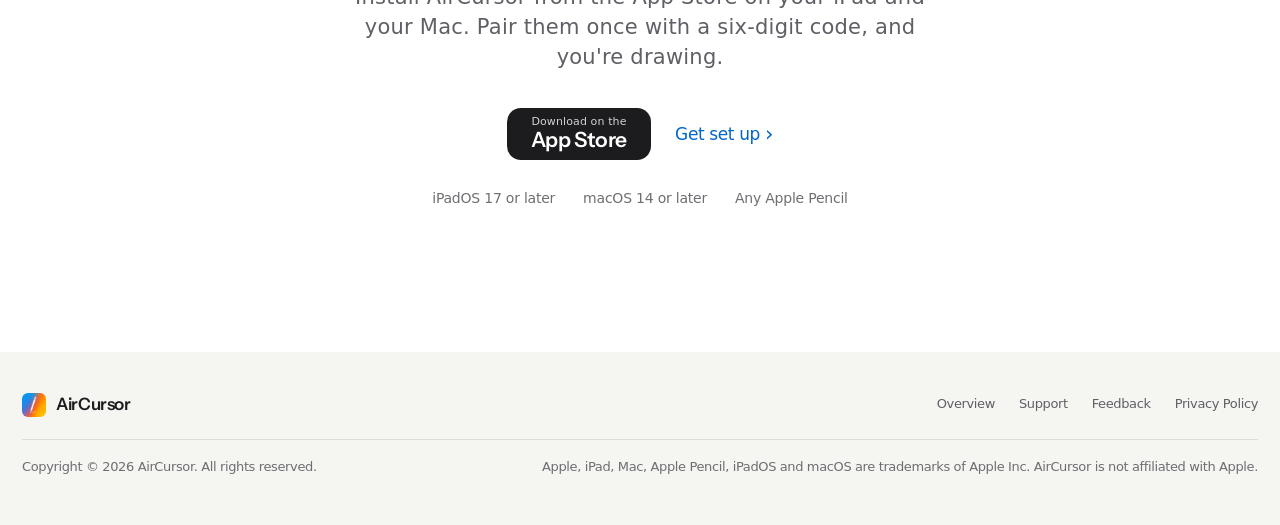
==== commit b26fdd02: "Fix download copy" ====
--- a/index.html
+++ b/index.html
@@ -34,6 +34,9 @@
     />
     <link rel="stylesheet" href="assets/css/tokens.css" />
     <link rel="stylesheet" href="assets/css/site.css" />
+    <script>
+      document.documentElement.classList.add("ac-js");
+    </script>
     <script src="assets/js/site.js" defer></script>
   </head>
   <body class="ac-page">
@@ -70,17 +73,17 @@
       <section class="ac-stage ac-hero">
         <div class="ac-hero__glow" aria-hidden="true"></div>
         <div class="ac-wrap">
-          <img class="ac-hero__icon" src="assets/img/aircursor-icon-ipad.png" alt="" />
-          <p class="ac-eyebrow">Free on the App Store during launch</p>
-          <h1 class="ac-hero-type ac-hero__title">
+          <img data-reveal class="ac-hero__icon" src="assets/img/aircursor-icon-ipad.png" alt="" />
+          <p class="ac-eyebrow" data-reveal>Free on the App Store during launch</p>
+          <h1 class="ac-hero-type ac-hero__title" data-reveal>
             Your Mac, at the tip of your
             <span class="ac-stroke">Pencil.</span>
           </h1>
-          <p class="ac-lead">
+          <p class="ac-lead" data-reveal>
             AirCursor turns iPad and Apple Pencil into a pressure&#8209;sensitive drawing tablet and
             a trackpad for your Mac.
           </p>
-          <div class="ac-btn-row">
+          <div class="ac-btn-row" data-reveal>
             <a
               class="ac-btn ac-btn--primary ac-btn--lg"
               href="https://apps.apple.com/app/id0000000000"
@@ -89,13 +92,13 @@
             </a>
             <a class="ac-more" href="#demo">Watch it work</a>
           </div>
-          <p class="ac-caption ac-hero__note">
-            One download covers both. Requires iPadOS 17 and macOS 14 or later.
+          <p class="ac-caption ac-hero__note" data-reveal>
+            Install it on your iPad and your Mac. Requires iPadOS 17 and macOS 14 or later.
           </p>
         </div>
 
         <div class="ac-wrap ac-wrap--wide ac-hero__demo" id="demo">
-          <figure class="ac-demo" data-ac-demo>
+          <figure class="ac-demo" data-ac-demo data-reveal>
             <div class="ac-demo__canvas">
               <video
                 src="assets/video/aircursor-demo.mp4"
@@ -172,7 +175,7 @@
 
       <section class="ac-section ac-section--alt" id="modes">
         <div class="ac-wrap ac-wrap--wide">
-          <div class="ac-section__head">
+          <div class="ac-section__head" data-reveal>
             <p class="ac-eyebrow">Two cursor modes</p>
             <h2 class="ac-headline">Point the way you think.</h2>
             <p class="ac-lead">
@@ -184,7 +187,7 @@
             </p>
           </div>
           <div class="ac-tiles">
-            <article class="ac-tile ac-tile--canvas">
+            <article data-reveal class="ac-tile ac-tile--canvas">
               <div class="ac-tile__text">
                 <h3 class="ac-title">Trackpad mode</h3>
                 <p class="ac-body">
@@ -228,7 +231,7 @@
                 </svg>
               </div>
             </article>
-            <article class="ac-tile ac-tile--canvas">
+            <article data-reveal class="ac-tile ac-tile--canvas">
               <div class="ac-tile__text">
                 <h3 class="ac-title">Tablet mode</h3>
                 <p class="ac-body">
@@ -268,7 +271,7 @@
       <section class="ac-section" id="pressure">
         <div class="ac-wrap ac-wrap--wide">
           <div class="ac-tiles">
-            <article class="ac-tile ac-tile--full ac-tile--stage ac-tile--canvas ac-tile--split">
+            <article data-reveal class="ac-tile ac-tile--full ac-tile--stage ac-tile--canvas ac-tile--split">
               <div class="ac-tile__text">
                 <p class="ac-eyebrow">Pressure</p>
                 <h2 class="ac-headline ac-headline--tile">
@@ -326,6 +329,7 @@
             </article>
             <article
               id="settings"
+              data-reveal
               class="ac-tile ac-tile--full ac-tile--split ac-tile--split-even ac-tile--canvas"
             >
               <div class="ac-tile__text">
@@ -342,7 +346,7 @@
                 </p>
               </div>
               <div class="ac-tile__visual ac-tile__visual--center">
-                <picture class="ac-shot ac-shot--sheet">
+                <picture data-reveal="zoom" class="ac-shot ac-shot--sheet">
                   <source
                     srcset="assets/img/screens/ipad-settings-dark.webp"
                     media="(prefers-color-scheme: dark)"
@@ -363,7 +367,7 @@
 
       <section class="ac-section ac-section--alt" id="gestures">
         <div class="ac-wrap ac-wrap--wide">
-          <div class="ac-section__head">
+          <div class="ac-section__head" data-reveal>
             <p class="ac-eyebrow">Finger gestures</p>
             <h2 class="ac-headline">Every gesture you already know.</h2>
             <p class="ac-lead">
@@ -372,16 +376,16 @@
             </p>
           </div>
           <div class="ac-tiles">
-            <article class="ac-tile ac-tile--full ac-tile--gestures">
+            <article data-reveal class="ac-tile ac-tile--full ac-tile--gestures">
               <div class="ac-gestures">
-                <div class="ac-gesture">
+                <div class="ac-gesture" data-reveal>
                   <svg viewBox="0 0 84 80" aria-hidden="true">
                     <circle cx="40" cy="40" r="12" class="v-g-finger" />
                     <circle cx="40" cy="40" r="22" class="v-g-ring" />
                   </svg>
                   <p>Tap to click</p>
                 </div>
-                <div class="ac-gesture">
+                <div class="ac-gesture" data-reveal>
                   <svg viewBox="0 0 84 80" aria-hidden="true">
                     <circle cx="30" cy="40" r="11" class="v-g-finger" />
                     <circle cx="54" cy="36" r="11" class="v-g-finger" />
@@ -389,7 +393,7 @@
                   </svg>
                   <p>Two-finger tap to right&#8209;click</p>
                 </div>
-                <div class="ac-gesture">
+                <div class="ac-gesture" data-reveal>
                   <svg viewBox="0 0 84 80" aria-hidden="true">
                     <circle cx="30" cy="48" r="11" class="v-g-finger" />
                     <circle cx="54" cy="44" r="11" class="v-g-finger" />
@@ -397,7 +401,7 @@
                   </svg>
                   <p>Two-finger scroll that coasts</p>
                 </div>
-                <div class="ac-gesture">
+                <div class="ac-gesture" data-reveal>
                   <svg viewBox="0 0 84 80" aria-hidden="true">
                     <circle cx="26" cy="54" r="11" class="v-g-finger" />
                     <circle cx="56" cy="24" r="11" class="v-g-finger" />
@@ -405,7 +409,7 @@
                   </svg>
                   <p>Pinch to zoom</p>
                 </div>
-                <div class="ac-gesture">
+                <div class="ac-gesture" data-reveal>
                   <svg viewBox="0 0 84 80" aria-hidden="true">
                     <circle cx="20" cy="42" r="10" class="v-g-finger" />
                     <circle cx="42" cy="36" r="10" class="v-g-finger" />
@@ -416,7 +420,7 @@
                 </div>
               </div>
             </article>
-            <article class="ac-tile ac-tile--third ac-tile--compact">
+            <article data-reveal class="ac-tile ac-tile--third ac-tile--compact">
               <div class="ac-tile__text">
                 <svg class="ac-icon ac-tile__icon" aria-hidden="true">
                   <use href="assets/img/icons.svg#pencil"></use>
@@ -427,7 +431,7 @@
                 </p>
               </div>
             </article>
-            <article class="ac-tile ac-tile--third ac-tile--compact">
+            <article data-reveal class="ac-tile ac-tile--third ac-tile--compact">
               <div class="ac-tile__text">
                 <svg class="ac-icon ac-tile__icon" aria-hidden="true">
                   <use href="assets/img/icons.svg#hand"></use>
@@ -439,7 +443,7 @@
                 </p>
               </div>
             </article>
-            <article class="ac-tile ac-tile--third ac-tile--compact">
+            <article data-reveal class="ac-tile ac-tile--third ac-tile--compact">
               <div class="ac-tile__text">
                 <svg class="ac-icon ac-tile__icon" aria-hidden="true">
                   <use href="assets/img/icons.svg#sliders"></use>
@@ -457,7 +461,7 @@
 
       <section class="ac-section" id="connect">
         <div class="ac-wrap ac-wrap--wide">
-          <div class="ac-section__head">
+          <div class="ac-section__head" data-reveal>
             <p class="ac-eyebrow">Connections</p>
             <h2 class="ac-headline">
               Cable, Wi&#8209;Fi or Bluetooth.
@@ -471,7 +475,7 @@
             </p>
           </div>
           <div class="ac-conns">
-            <article class="ac-conn ac-conn--recommended">
+            <article data-reveal class="ac-conn ac-conn--recommended">
               <svg class="ac-icon" aria-hidden="true">
                 <use href="assets/img/icons.svg#cable"></use>
               </svg>
@@ -494,7 +498,7 @@
                 <span>Lowest latency</span>
               </div>
             </article>
-            <article class="ac-conn">
+            <article data-reveal class="ac-conn">
               <svg class="ac-icon" aria-hidden="true">
                 <use href="assets/img/icons.svg#wifi"></use>
               </svg>
@@ -509,7 +513,7 @@
                 <span>Low latency</span>
               </div>
             </article>
-            <article class="ac-conn">
+            <article data-reveal class="ac-conn">
               <svg class="ac-icon" aria-hidden="true">
                 <use href="assets/img/icons.svg#bluetooth"></use>
               </svg>
@@ -524,7 +528,7 @@
                 <span>Medium latency</span>
               </div>
             </article>
-            <article class="ac-conn">
+            <article data-reveal class="ac-conn">
               <svg class="ac-icon" aria-hidden="true">
                 <use href="assets/img/icons.svg#auto"></use>
               </svg>
@@ -545,7 +549,7 @@
 
       <section class="ac-section ac-section--alt">
         <div class="ac-wrap">
-          <div class="ac-section__head">
+          <div class="ac-section__head" data-reveal>
             <p class="ac-eyebrow">Compatibility</p>
             <h2 class="ac-headline">Works with every Apple&nbsp;Pencil.</h2>
             <p class="ac-lead">
@@ -553,7 +557,7 @@
               settings it can use.
             </p>
           </div>
-          <table class="ac-table">
+          <table class="ac-table" data-reveal>
             <thead>
               <tr>
                 <th scope="col">Apple Pencil</th>
@@ -603,7 +607,7 @@
       <section class="ac-section" id="private">
         <div class="ac-wrap ac-wrap--wide">
           <div class="ac-tiles">
-            <article class="ac-tile ac-tile--stage ac-tile--spread">
+            <article data-reveal class="ac-tile ac-tile--stage ac-tile--spread">
               <div class="ac-tile__text">
                 <p class="ac-eyebrow">Private by design</p>
                 <h3 class="ac-title">
@@ -618,6 +622,7 @@
               </div>
               <div class="ac-tile__visual ac-tile__visual--center">
                 <img
+                  data-reveal="zoom"
                   class="ac-shot ac-shot--window"
                   src="assets/img/screens/mac-waiting-dark.webp"
                   alt="AirCursor on the Mac, waiting for an iPad and showing the pairing code 482 913."
@@ -627,7 +632,7 @@
                 />
               </div>
             </article>
-            <article class="ac-tile ac-tile--canvas ac-tile--spread">
+            <article data-reveal class="ac-tile ac-tile--canvas ac-tile--spread">
               <div class="ac-tile__text">
                 <h3 class="ac-title">Nothing to sign up for.</h3>
                 <p class="ac-body">
@@ -649,7 +654,7 @@
       <section class="ac-section ac-section--alt" id="mac">
         <div class="ac-wrap ac-wrap--wide">
           <div class="ac-tiles">
-            <article class="ac-tile ac-tile--full ac-tile--split ac-tile--split-even">
+            <article data-reveal class="ac-tile ac-tile--full ac-tile--split ac-tile--split-even">
               <div class="ac-tile__text">
                 <p class="ac-eyebrow">On the Mac</p>
                 <h2 class="ac-headline ac-headline--tile">Lives in your menu&nbsp;bar.</h2>
@@ -667,7 +672,7 @@
                 </p>
               </div>
               <div class="ac-shots-mac">
-                <picture class="ac-shot ac-shot--window">
+                <picture data-reveal="zoom" class="ac-shot ac-shot--window">
                   <source
                     srcset="assets/img/screens/mac-connected-dark.webp"
                     media="(prefers-color-scheme: dark)"
@@ -680,7 +685,7 @@
                     loading="lazy"
                   />
                 </picture>
-                <div class="ac-shot ac-shot--menu">
+                <div data-reveal="zoom" class="ac-shot ac-shot--menu">
                   <picture>
                     <source
                       srcset="assets/img/screens/mac-menu-dark.webp"
@@ -703,17 +708,17 @@
 
       <section class="ac-section ac-cta" id="download">
         <div class="ac-wrap">
-          <div class="ac-cta__icons">
+          <div class="ac-cta__icons" data-reveal>
             <img src="assets/img/aircursor-icon-ipad.png" alt="AirCursor for iPad" />
             <img src="assets/img/aircursor-icon-mac.png" alt="AirCursor for Mac" />
           </div>
-          <p class="ac-eyebrow">Free during launch</p>
-          <h2 class="ac-headline">Pick up your Pencil.</h2>
-          <p class="ac-lead">
-            One App Store download gets you AirCursor on iPad and Mac. Pair them once with a
+          <p class="ac-eyebrow" data-reveal>Free during launch</p>
+          <h2 class="ac-headline" data-reveal>Pick up your Pencil.</h2>
+          <p class="ac-lead" data-reveal>
+            Install AirCursor from the App Store on your iPad and your Mac. Pair them once with a
             six&#8209;digit code, and you're drawing.
           </p>
-          <div class="ac-btn-row">
+          <div class="ac-btn-row" data-reveal>
             <!-- Replace with Apple's official "Download on the App Store" badge once the listing is live -->
             <a class="ac-store" href="https://apps.apple.com/app/id0000000000">
               <small>Download on the</small>
@@ -721,7 +726,7 @@
             </a>
             <a class="ac-more" href="support/#start">Get set up</a>
           </div>
-          <div class="ac-reqs">
+          <div class="ac-reqs" data-reveal>
             <span class="ac-caption">iPadOS 17 or later</span>
             <span class="ac-caption">macOS 14 or later</span>
             <span class="ac-caption">Any Apple Pencil</span>
--- a/assets/css/site.css
+++ b/assets/css/site.css
@@ -304,7 +304,7 @@
 .ac-legal__toc a { display: block; padding: 6px 0 6px 16px; margin-left: -1px; border-left: 2px solid transparent; color: var(--ink-secondary) !important; text-decoration: none !important; }
 .ac-legal__toc a:hover { color: var(--ink) !important; }
 .ac-legal__toc a[aria-current="true"] { color: var(--ink) !important; border-left-color: var(--stroke-blue); }
-.ac-legal__body h2 { margin: 56px 0 14px; font-family: var(--font-display); font-size: 28px; line-height: 1.18; font-weight: 600; letter-spacing: -0.015em; scroll-margin-top: calc(var(--nav-height) + 24px); }
+.ac-legal__body h2 { margin: 56px 0 14px; font-family: var(--font-display); font-size: 28px; line-height: 1.18; font-weight: 600; letter-spacing: -0.015em; }
 .ac-legal__body h2:first-child { margin-top: 0; }
 .ac-legal__body h3 { margin: 28px 0 8px; font-size: 17px; font-weight: 600; }
 .ac-legal__body p, .ac-legal__body li { color: var(--ink-secondary); }
@@ -345,7 +345,9 @@
 .ac-check input:focus-visible { outline: 3px solid var(--focus); outline-offset: 2px; }
 .ac-form__actions { grid-column: 1 / -1; display: flex; flex-wrap: wrap; align-items: center; justify-content: space-between; gap: 16px; padding-top: 8px; }
 .ac-seg--form { flex-wrap: wrap; }
-@media (max-width: 734px) { .ac-form { grid-template-columns: 1fr; } .ac-seg--form { border-radius: 18px; } }
+/* The setup fields, shown only for the kinds of feedback that need them */
+.ac-form__setup { grid-column: 1 / -1; display: grid; grid-template-columns: 1fr 1fr; gap: 22px 20px; }
+@media (max-width: 734px) { .ac-form, .ac-form__setup { grid-template-columns: 1fr; } .ac-seg--form { border-radius: 18px; } }
 
 /* Form result */
 .ac-sent { display: flex; flex-direction: column; align-items: center; gap: 14px; padding: 56px 32px; text-align: center; border-radius: var(--radius-lg); background: var(--paper-raised); box-shadow: var(--shadow-tile); }
@@ -460,6 +462,15 @@
 .ac-404 .ac-lead { margin: 20px auto 32px; max-width: 520px; }
 
 /* ---------- Motion ---------- */
+/* In-page links glide to their target and land clear of the sticky nav */
+main [id] { scroll-margin-top: calc(var(--nav-height) + 16px); }
+@media (prefers-reduced-motion: no-preference) { html { scroll-behavior: smooth; } }
+/* Scroll reveal: content rises into place the first time it enters the viewport. site.js adds is-revealed. */
+@media (prefers-reduced-motion: no-preference) {
+  .ac-js [data-reveal] { transition: opacity .8s var(--ac-ease), transform .8s var(--ac-ease); transition-delay: var(--reveal-delay, 0s); }
+  .ac-js [data-reveal]:not(.is-revealed) { opacity: 0; transform: translateY(24px); }
+  .ac-js [data-reveal="zoom"]:not(.is-revealed) { transform: scale(.96); }
+}
 @media (prefers-reduced-motion: reduce) {
   .ac-page *, .ac-page *::before, .ac-page *::after { transition-duration: 0s !important; animation-duration: 0s !important; }
 }
